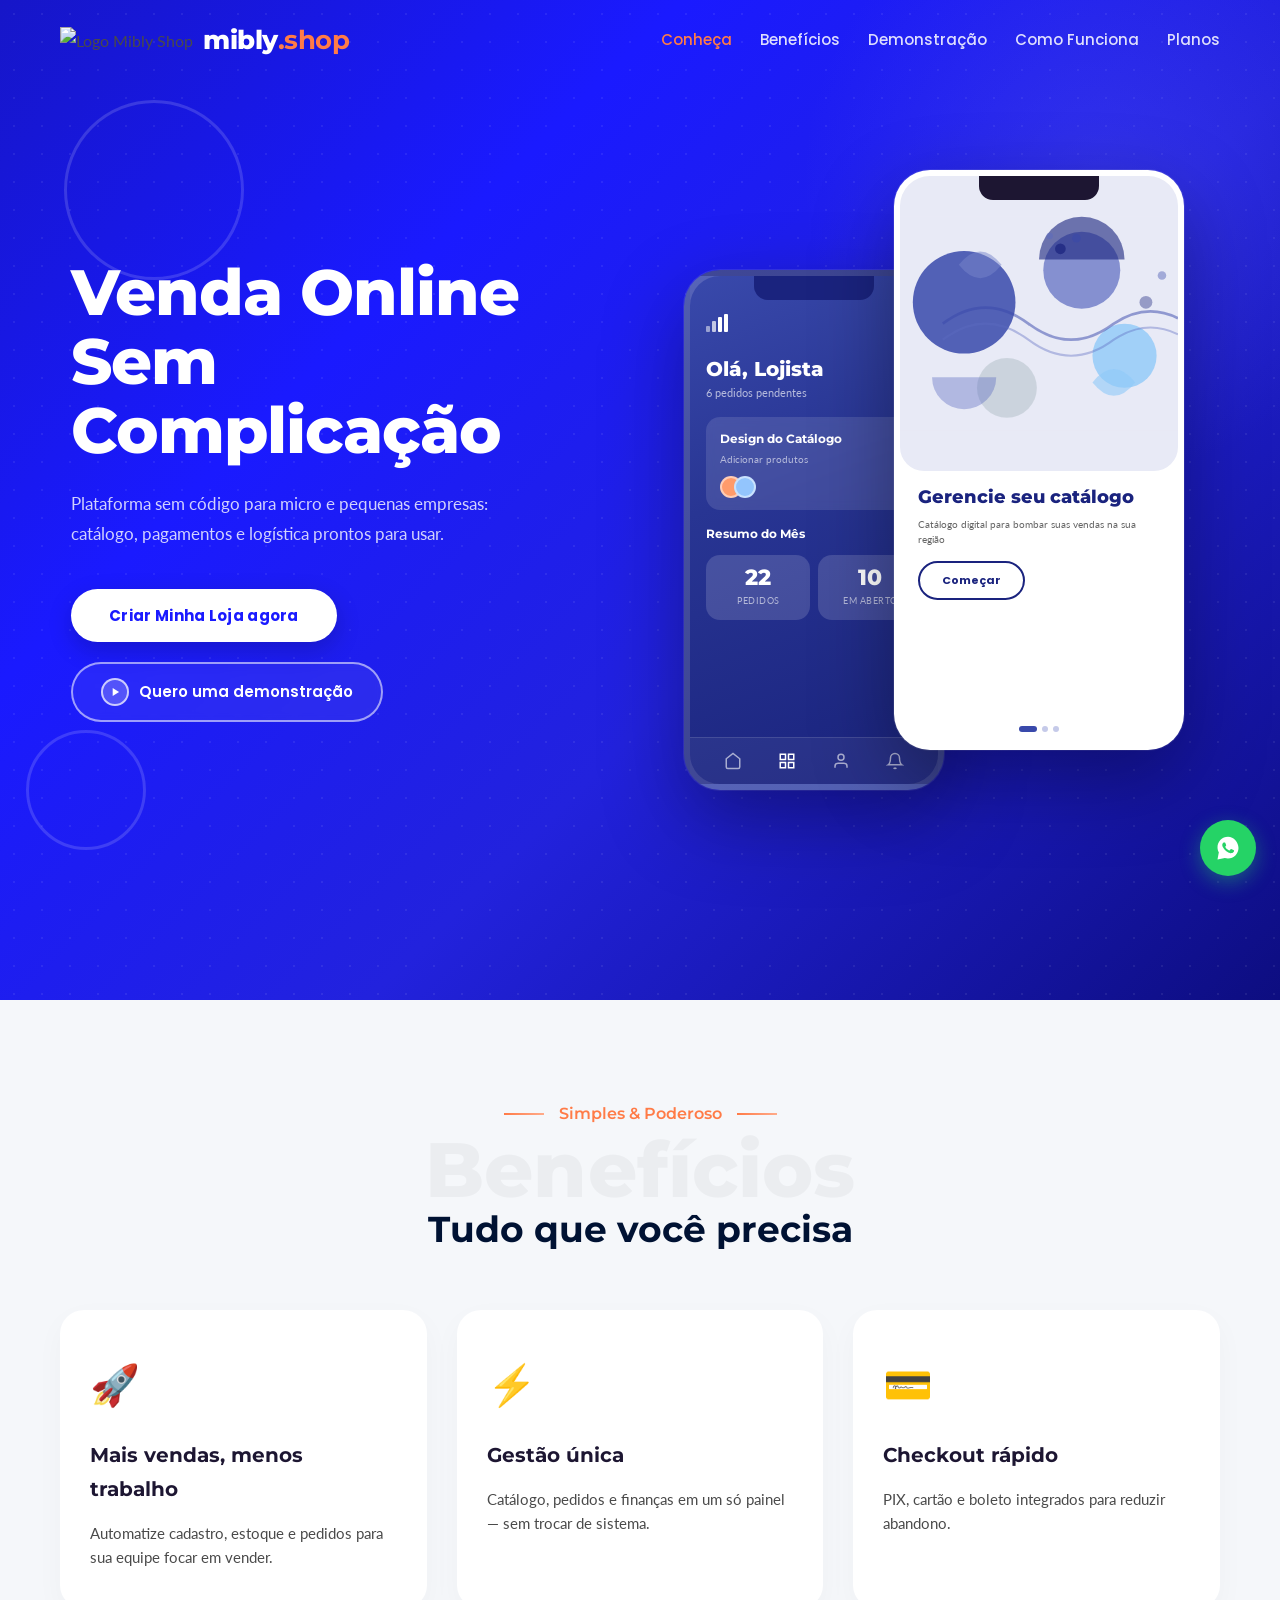
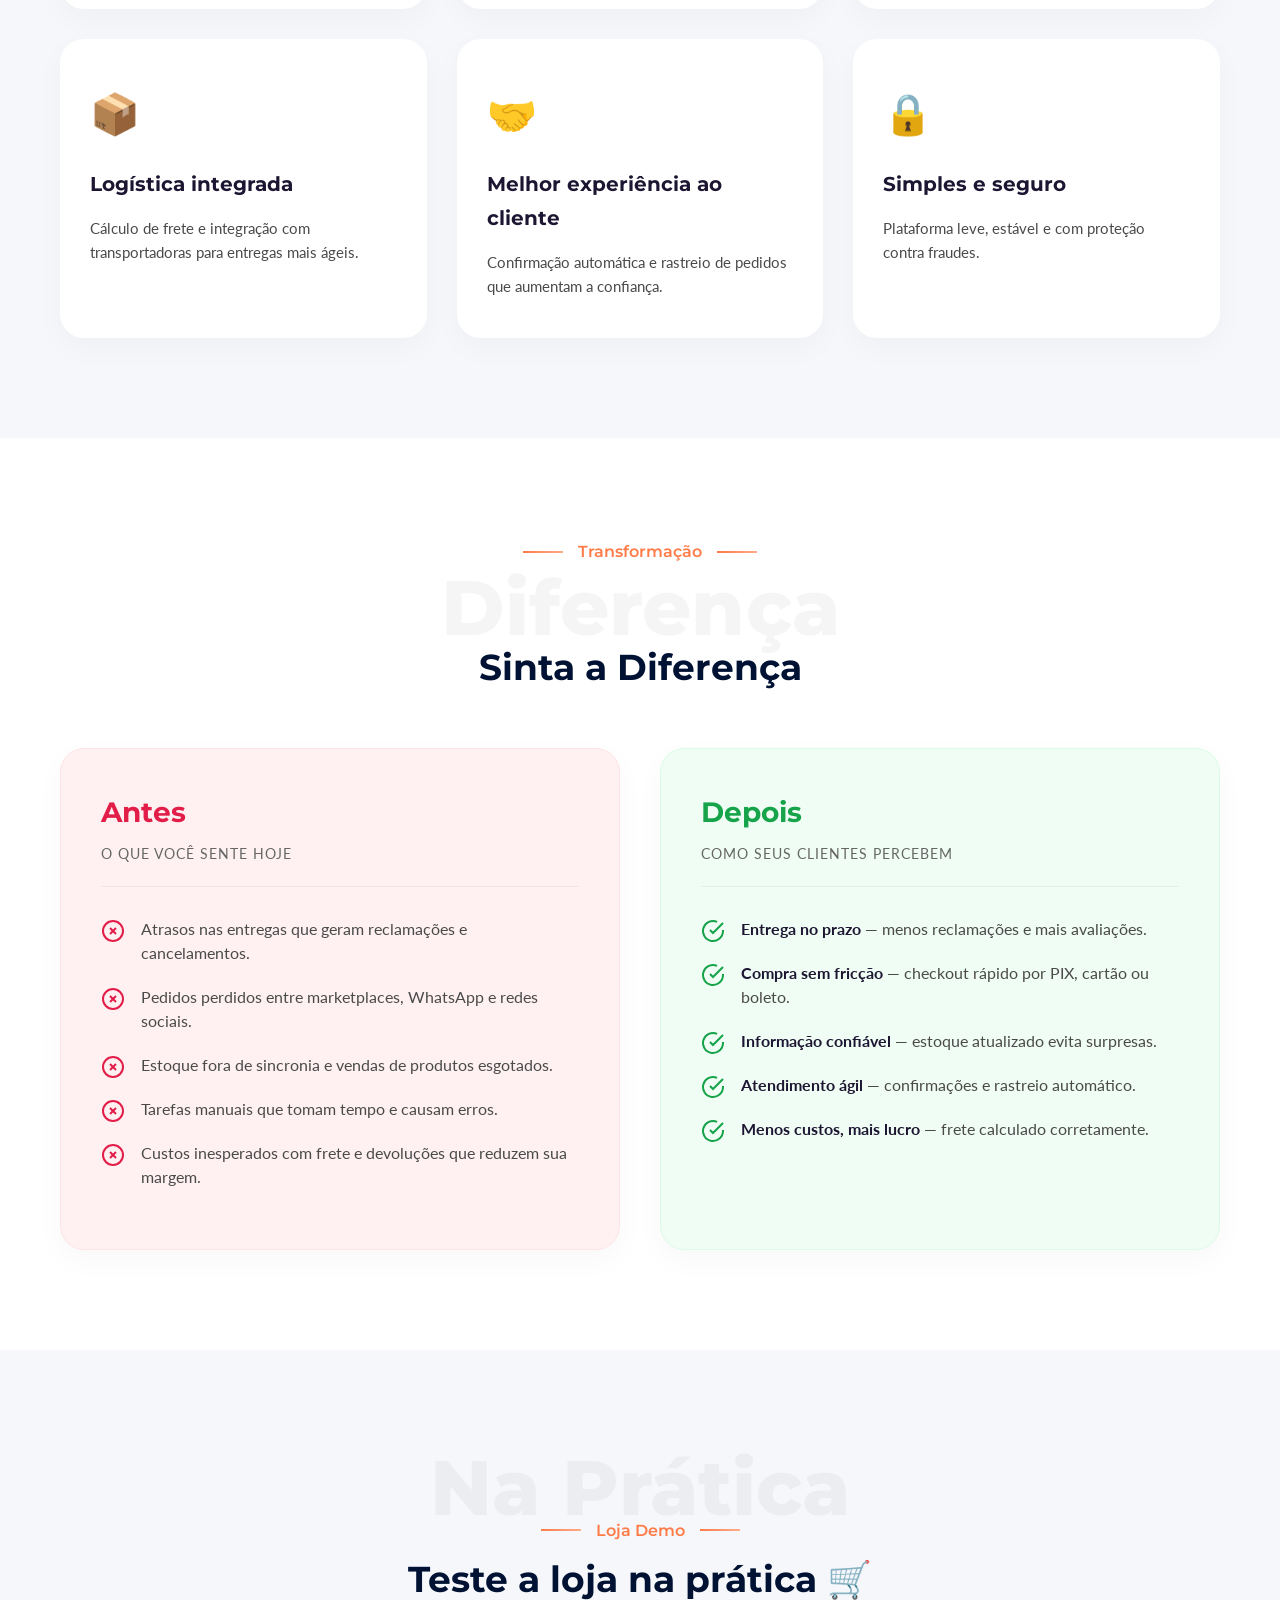
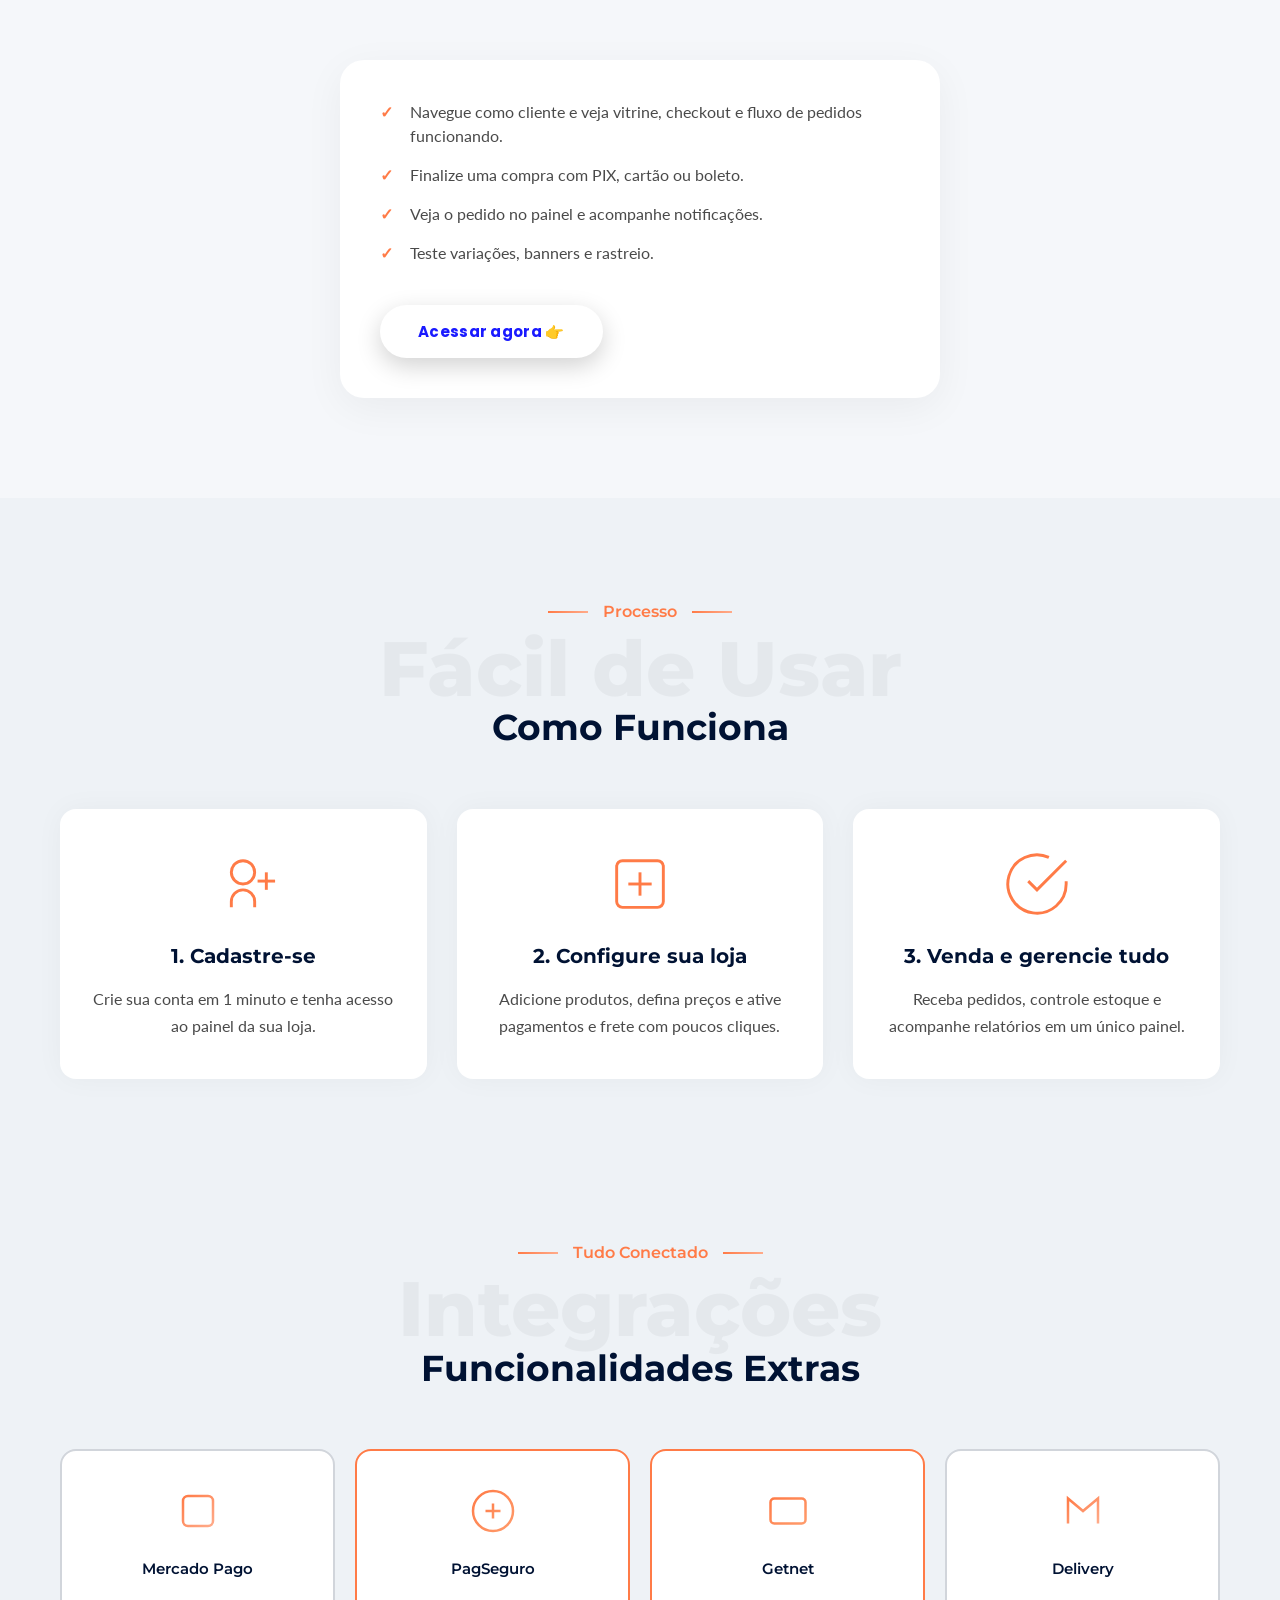
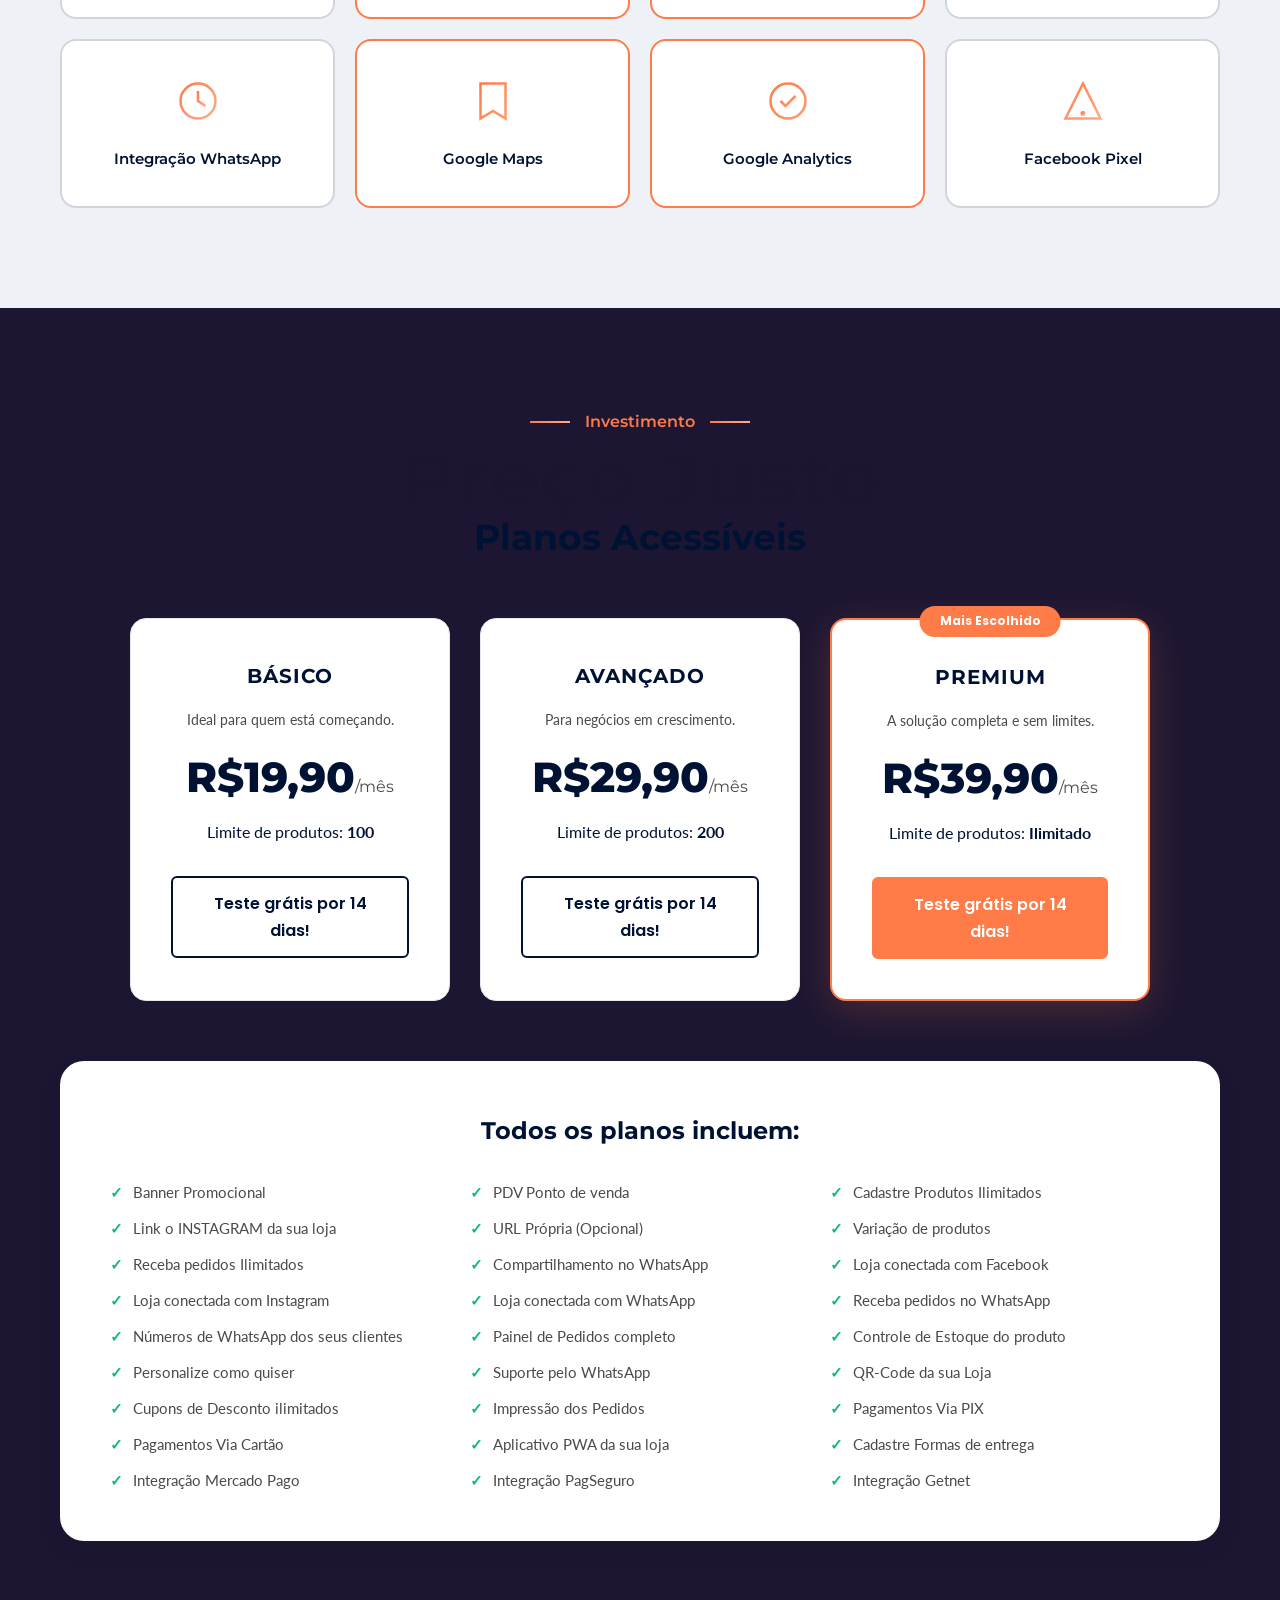
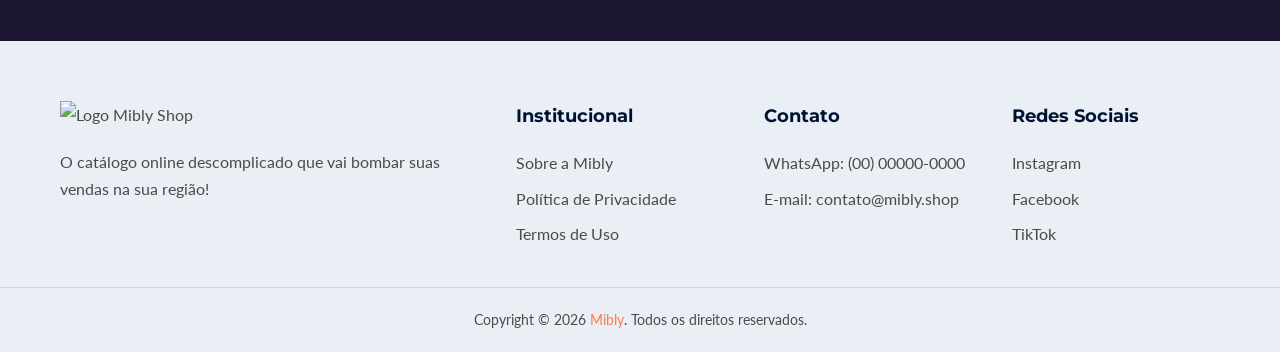
==== LandingPages/MiblyShop/index.html @ 217ad356 "Add files via upload" ====
<!DOCTYPE html>
<html lang="pt-BR">
<head>
    <meta charset="UTF-8">
    <meta name="viewport" content="width=device-width, initial-scale=1.0">
    <title>mibly.shop | O catálogo online descomplicado que vai bombar suas vendas na sua região!</title>
    <meta name="description" content="Crie seu catálogo digital profissional com a Mibly. Produtos ilimitados, sem taxas sobre vendas, pedidos direto no WhatsApp e 90 dias grátis para testar.">
    <link rel="preconnect" href="https://fonts.googleapis.com">
    <link rel="preconnect" href="https://fonts.gstatic.com" crossorigin>
    <link href="https://fonts.googleapis.com/css2?family=Montserrat:wght@400;500;600;700;800&family=Lato:wght@300;400;700&family=Poppins:wght@400;500;600;700&display=swap" rel="stylesheet">
    <link rel="icon" href="img/favicon.png" type="image/png">
    <link rel="stylesheet" href="styles.css">
</head>
<body>

    <!-- ========== NAVBAR ========== -->
    <header class="navbar" id="navbar">
        <div class="container nav-wrap">
            <a href="#" class="logo">
                <img src="img/logo.png" alt="Logo Mibly Shop" class="nav-logo-img">
                <span class="logo-name">mibly<strong>.shop</strong></span></a>
            <nav class="nav-links" id="navLinks">
                <a href="#" class="active">Conheça</a>
                <a href="#beneficios">Benefícios</a>
                <a href="#demonstracao">Demonstração</a>
                <a href="#how">Como Funciona</a>
                <a href="#pricing">Planos</a>
            </nav>
            <button class="nav-toggle" id="navToggle" aria-label="Menu">
                <span></span><span></span><span></span>
            </button>
        </div>
    </header>

    <!-- ========== HERO ========== -->
    <section class="hero">
        <!-- Diagonal orange shape -->
        <div class="hero-shape"></div>
        <!-- Cyan floating rings -->
        <div class="hero-ring ring-1"></div>
        <div class="hero-ring ring-2"></div>
        <!-- Small diamond -->
        <div class="hero-diamond"></div>

        <div class="container hero-grid">
            <div class="hero-text">
                <h1>Venda Online<br>Sem Complicação</h1>
                <p>Plataforma sem código para micro e pequenas empresas: catálogo, pagamentos e logística prontos para usar.</p>
                <div class="hero-btns-row">
                    <a href="https://mibly.shop/comece" class="btn-hero">Criar Minha Loja agora</a>
                    <a href="#demonstracao" class="btn-hero-outline">Quero uma demonstração</a>
                </div>
            </div>
            <div class="hero-visual">
                <div class="phones-wrap">

                    <!-- Phone BACK: purple dashboard (AppVenture left phone) -->
                    <div class="phone-frame phone-back pf-dark">
                        <div class="phone-notch pn-dark"></div>
                        <div class="ps-dark">
                            <!-- Top bar icon -->
                            <div class="ps-topbar">
                                <svg width="22" height="18" viewBox="0 0 22 18" fill="none">
                                    <rect x="0" y="12" width="4" height="6" rx="1" fill="rgba(255,255,255,.5)"/>
                                    <rect x="6" y="7" width="4" height="11" rx="1" fill="rgba(255,255,255,.7)"/>
                                    <rect x="12" y="3" width="4" height="15" rx="1" fill="#fff"/>
                                    <rect x="18" y="0" width="4" height="18" rx="1" fill="#fff"/>
                                </svg>
                            </div>
                            <!-- Greeting -->
                            <div class="ps-greeting">Olá, Lojista</div>
                            <div class="ps-greet-sub">6 pedidos pendentes</div>
                            <!-- Task Card -->
                            <div class="ps-task-card">
                                <div class="ps-task-title">Design do Catálogo</div>
                                <div class="ps-task-sub">Adicionar produtos</div>
                                <div class="ps-avatars">
                                    <div class="ps-avatar" style="background:#ff9b6b;"></div>
                                    <div class="ps-avatar" style="background:#93c5fd; margin-left:-8px;"></div>
                                </div>
                            </div>
                            <!-- Monthly Review -->
                            <div class="ps-review-title">Resumo do Mês</div>
                            <div class="ps-stats-row">
                                <div class="ps-stat-card">
                                    <div class="ps-stat-num">22</div>
                                    <div class="ps-stat-label">Pedidos</div>
                                </div>
                                <div class="ps-stat-card">
                                    <div class="ps-stat-num">10</div>
                                    <div class="ps-stat-label">Em aberto</div>
                                </div>
                            </div>
                            <!-- Nav bar -->
                            <div class="ps-navbar">
                                <svg width="18" height="18" viewBox="0 0 24 24" fill="none" stroke="rgba(255,255,255,.6)" stroke-width="2"><path d="M3 9l9-7 9 7v11a2 2 0 0 1-2 2H5a2 2 0 0 1-2-2z"/></svg>
                                <svg width="18" height="18" viewBox="0 0 24 24" fill="none" stroke="#fff" stroke-width="2"><rect x="3" y="3" width="7" height="7"/><rect x="14" y="3" width="7" height="7"/><rect x="3" y="14" width="7" height="7"/><rect x="14" y="14" width="7" height="7"/></svg>
                                <svg width="18" height="18" viewBox="0 0 24 24" fill="none" stroke="rgba(255,255,255,.6)" stroke-width="2"><path d="M20 21v-2a4 4 0 0 0-4-4H8a4 4 0 0 0-4 4v2"/><circle cx="12" cy="7" r="4"/></svg>
                                <svg width="18" height="18" viewBox="0 0 24 24" fill="none" stroke="rgba(255,255,255,.6)" stroke-width="2"><path d="M18 8A6 6 0 0 0 6 8c0 7-3 9-3 9h18s-3-2-3-9"/><path d="M13.73 21a2 2 0 0 1-3.46 0"/></svg>
                            </div>
                        </div>
                    </div>

                    <!-- Phone FRONT: light onboarding screen (AppVenture right phone) -->
                    <div class="phone-frame phone-front pf-light">
                        <div class="phone-notch"></div>
                        <div class="ps-light">
                            <!-- Geometric Art -->
                            <div class="ps-art">
                                <svg viewBox="0 0 260 200" fill="none" xmlns="http://www.w3.org/2000/svg" style="width:100%;height:100%;">
                                    <!-- Background rect -->
                                    <rect width="260" height="200" fill="#e8eaf6"/>
                                    <!-- Large circles -->
                                    <circle cx="60" cy="80" r="48" fill="#3949ab" opacity=".85"/>
                                    <circle cx="170" cy="50" r="36" fill="#5c6bc0" opacity=".7"/>
                                    <circle cx="210" cy="130" r="30" fill="#90caf9" opacity=".8"/>
                                    <circle cx="100" cy="160" r="28" fill="#b0bec5" opacity=".5"/>
                                    <!-- Half circles -->
                                    <path d="M130 40 A40 40 0 0 1 210 40 Z" fill="#1a237e" opacity=".6"/>
                                    <path d="M30 150 A30 30 0 0 0 90 150 Z" fill="#5c6bc0" opacity=".4"/>
                                    <!-- Wavy lines -->
                                    <path d="M40 100 Q80 70 120 100 Q160 130 200 100 Q230 80 260 95" stroke="#3949ab" stroke-width="2.5" fill="none" opacity=".5"/>
                                    <path d="M40 115 Q80 85 120 115 Q160 145 200 115 Q230 95 260 110" stroke="#5c6bc0" stroke-width="2" fill="none" opacity=".4"/>
                                    <!-- Small dots -->
                                    <circle cx="150" cy="30" r="5" fill="#1a237e" opacity=".7"/>
                                    <circle cx="165" cy="20" r="4" fill="#3949ab" opacity=".5"/>
                                    <circle cx="140" cy="18" r="3" fill="#5c6bc0" opacity=".5"/>
                                    <circle cx="230" cy="80" r="6" fill="#1a237e" opacity=".4"/>
                                    <circle cx="245" cy="55" r="4" fill="#3949ab" opacity=".4"/>
                                    <!-- Leaf shapes -->
                                    <path d="M180 155 Q200 130 220 155 Q200 180 180 155Z" fill="#90caf9" opacity=".6"/>
                                    <path d="M55 45 Q75 20 95 45 Q75 70 55 45Z" fill="#7986cb" opacity=".5"/>
                                </svg>
                            </div>
                            <!-- Text content -->
                            <div class="ps-light-body">
                                <div class="ps-light-title">Gerencie seu catálogo</div>
                                <div class="ps-light-sub">Catálogo digital para bombar suas vendas na sua região</div>
                                <a href="https://mibly.shop/comece" class="ps-light-btn">Começar</a>
                            </div>
                            <!-- Nav dots -->
                            <div class="ps-dots">
                                <span class="ps-dot active"></span>
                                <span class="ps-dot"></span>
                                <span class="ps-dot"></span>
                            </div>
                        </div>
                    </div>

                </div>
            </div>
        </div>
    </section>

    <!-- ========== BENEFITS (New Section) ========== -->
    <section class="benefits-new" id="beneficios">
        <div class="container text-center">
            <div class="section-label">
                <span class="label-line"></span>
                <span class="label-text">Simples & Poderoso</span>
                <span class="label-line"></span>
            </div>
            <div class="watermark-text">Benefícios</div>
            <h2 class="section-heading">Tudo que você precisa</h2>
            
            <div class="benefits-grid">
                <div class="ben-card">
                    <div class="ben-icon">🚀</div>
                    <h3>Mais vendas, menos trabalho</h3>
                    <p>Automatize cadastro, estoque e pedidos para sua equipe focar em vender.</p>
                </div>
                <div class="ben-card">
                    <div class="ben-icon">⚡</div>
                    <h3>Gestão única</h3>
                    <p>Catálogo, pedidos e finanças em um só painel — sem trocar de sistema.</p>
                </div>
                <div class="ben-card">
                    <div class="ben-icon">💳</div>
                    <h3>Checkout rápido</h3>
                    <p>PIX, cartão e boleto integrados para reduzir abandono.</p>
                </div>
                <div class="ben-card">
                    <div class="ben-icon">📦</div>
                    <h3>Logística integrada</h3>
                    <p>Cálculo de frete e integração com transportadoras para entregas mais ágeis.</p>
                </div>
                <div class="ben-card">
                    <div class="ben-icon">🤝</div>
                    <h3>Melhor experiência ao cliente</h3>
                    <p>Confirmação automática e rastreio de pedidos que aumentam a confiança.</p>
                </div>
                <div class="ben-card">
                    <div class="ben-icon">🔒</div>
                    <h3>Simples e seguro</h3>
                    <p>Plataforma leve, estável e com proteção contra fraudes.</p>
                </div>
            </div>
        </div>
    </section>

    <!-- ========== PAIN POINTS (Antes / Depois) ========== -->
    <section class="pain-points-section">
        <div class="container text-center">
            <div class="section-label">
                <span class="label-line"></span>
                <span class="label-text">Transformação</span>
                <span class="label-line"></span>
            </div>
            <div class="watermark-text">Diferença</div>
            <h2 class="section-heading">Sinta a Diferença</h2>
            
            <div class="pain-grid">
                <!-- ANTES -->
                <div class="pain-card antes">
                    <div class="pain-header">
                        <h3>Antes</h3>
                        <p>O que você sente hoje</p>
                    </div>
                    <ul class="pain-list">
                        <li>
                            <svg viewBox="0 0 24 24" fill="none" stroke="currentColor" stroke-width="2"><circle cx="12" cy="12" r="10"/><line x1="15" y1="9" x2="9" y2="15"/><line x1="9" y1="9" x2="15" y2="15"/></svg>
                            Atrasos nas entregas que geram reclamações e cancelamentos.
                        </li>
                        <li>
                            <svg viewBox="0 0 24 24" fill="none" stroke="currentColor" stroke-width="2"><circle cx="12" cy="12" r="10"/><line x1="15" y1="9" x2="9" y2="15"/><line x1="9" y1="9" x2="15" y2="15"/></svg>
                            Pedidos perdidos entre marketplaces, WhatsApp e redes sociais.
                        </li>
                        <li>
                            <svg viewBox="0 0 24 24" fill="none" stroke="currentColor" stroke-width="2"><circle cx="12" cy="12" r="10"/><line x1="15" y1="9" x2="9" y2="15"/><line x1="9" y1="9" x2="15" y2="15"/></svg>
                            Estoque fora de sincronia e vendas de produtos esgotados.
                        </li>
                        <li>
                            <svg viewBox="0 0 24 24" fill="none" stroke="currentColor" stroke-width="2"><circle cx="12" cy="12" r="10"/><line x1="15" y1="9" x2="9" y2="15"/><line x1="9" y1="9" x2="15" y2="15"/></svg>
                            Tarefas manuais que tomam tempo e causam erros.
                        </li>
                        <li>
                            <svg viewBox="0 0 24 24" fill="none" stroke="currentColor" stroke-width="2"><circle cx="12" cy="12" r="10"/><line x1="15" y1="9" x2="9" y2="15"/><line x1="9" y1="9" x2="15" y2="15"/></svg>
                            Custos inesperados com frete e devoluções que reduzem sua margem.
                        </li>
                    </ul>
                </div>

                <!-- DEPOIS -->
                <div class="pain-card depois">
                    <div class="pain-header">
                        <h3>Depois</h3>
                        <p>Como seus clientes percebem</p>
                    </div>
                    <ul class="pain-list">
                        <li>
                            <svg viewBox="0 0 24 24" fill="none" stroke="currentColor" stroke-width="2"><path d="M22 11.08V12a10 10 0 1 1-5.93-9.14"/><polyline points="22 4 12 14.01 9 11.01"/></svg>
                            <strong>Entrega no prazo</strong> — menos reclamações e mais avaliações.
                        </li>
                        <li>
                            <svg viewBox="0 0 24 24" fill="none" stroke="currentColor" stroke-width="2"><path d="M22 11.08V12a10 10 0 1 1-5.93-9.14"/><polyline points="22 4 12 14.01 9 11.01"/></svg>
                            <strong>Compra sem fricção</strong> — checkout rápido por PIX, cartão ou boleto.
                        </li>
                        <li>
                            <svg viewBox="0 0 24 24" fill="none" stroke="currentColor" stroke-width="2"><path d="M22 11.08V12a10 10 0 1 1-5.93-9.14"/><polyline points="22 4 12 14.01 9 11.01"/></svg>
                            <strong>Informação confiável</strong> — estoque atualizado evita surpresas.
                        </li>
                        <li>
                            <svg viewBox="0 0 24 24" fill="none" stroke="currentColor" stroke-width="2"><path d="M22 11.08V12a10 10 0 1 1-5.93-9.14"/><polyline points="22 4 12 14.01 9 11.01"/></svg>
                            <strong>Atendimento ágil</strong> — confirmações e rastreio automático.
                        </li>
                        <li>
                            <svg viewBox="0 0 24 24" fill="none" stroke="currentColor" stroke-width="2"><path d="M22 11.08V12a10 10 0 1 1-5.93-9.14"/><polyline points="22 4 12 14.01 9 11.01"/></svg>
                            <strong>Menos custos, mais lucro</strong> — frete calculado corretamente.
                        </li>
                    </ul>
                </div>
            </div>
        </div>
    </section>

    <!-- ========== DEMO STORE ========== -->
    <section class="demo-section" id="demonstracao">
        <div class="container text-center">
            <div class="watermark-text">Na Prática</div>
            <div class="section-label">
                <span class="label-line"></span>
                <span class="label-text">Loja Demo</span>
                <span class="label-line"></span>
            </div>
            <h2 class="section-heading">Teste a loja na prática 🛒</h2>
            
            <div class="demo-content">
                <ul class="demo-features-list">
                    <li>Navegue como cliente e veja vitrine, checkout e fluxo de pedidos funcionando.</li>
                    <li>Finalize uma compra com PIX, cartão ou boleto.</li>
                    <li>Veja o pedido no painel e acompanhe notificações.</li>
                    <li>Teste variações, banners e rastreio.</li>
                </ul>
                
                <a href="https://demo4.mibly.shop/" target="_blank" class="btn-hero" style="display:inline-block; margin-top:10px;">Acessar agora 👉</a>
            </div>
        </div>
    </section>

    <!-- ========== HOW IT WORKS ========== -->
    <section class="how-section" id="how">
        <div class="container text-center">
            <div class="section-label">
                <span class="label-line"></span>
                <span class="label-text">Processo</span>
                <span class="label-line"></span>
            </div>
            <div class="watermark-text">Fácil de Usar</div>
            <h2 class="section-heading">Como Funciona</h2>
            <div class="how-grid">
                <div class="how-card">
                    <div class="how-icon">
                        <svg viewBox="0 0 48 48" fill="none" stroke="currentColor" stroke-width="2"><path d="M16 40v-4a8 8 0 0 1 8-8h0a8 8 0 0 1 8 8v4"/><circle cx="24" cy="16" r="8"/><line x1="40" y1="16" x2="40" y2="28"/><line x1="46" y1="22" x2="34" y2="22"/></svg>
                    </div>
                    <h3>1. Cadastre-se</h3>
                    <p>Crie sua conta em 1 minuto e tenha acesso ao painel da sua loja.</p>
                </div>
                <div class="how-card">
                    <div class="how-icon">
                        <svg viewBox="0 0 48 48" fill="none" stroke="currentColor" stroke-width="2"><rect x="8" y="8" width="32" height="32" rx="4"/><line x1="24" y1="16" x2="24" y2="32"/><line x1="16" y1="24" x2="32" y2="24"/></svg>
                    </div>
                    <h3>2. Configure sua loja</h3>
                    <p>Adicione produtos, defina preços e ative pagamentos e frete com poucos cliques.</p>
                </div>
                <div class="how-card">
                    <div class="how-icon">
                        <svg viewBox="0 0 48 48" fill="none" stroke="currentColor" stroke-width="2"><path d="M44 22.16V24a20 20 0 1 1-11.86-18.28"/><polyline points="44 8 24 28.02 18 22.02"/></svg>
                    </div>
                    <h3>3. Venda e gerencie tudo</h3>
                    <p>Receba pedidos, controle estoque e acompanhe relatórios em um único painel.</p>
                </div>
            </div>
        </div>
    </section>

    <!-- ========== BENEFITS / SPECS GRID ========== -->
    <section class="benefits-section" id="benefits">
        <div class="container text-center">
            <div class="section-label">
                <span class="label-line"></span>
                <span class="label-text">Tudo Conectado</span>
                <span class="label-line"></span>
            </div>
            <div class="watermark-text">Integrações</div>
            <h2 class="section-heading">Funcionalidades Extras</h2>
            <div class="specs-grid">
                <div class="spec-card">
                    <div class="spec-icon"><svg viewBox="0 0 40 40" fill="none" stroke="url(#g1)" stroke-width="2"><rect x="8" y="8" width="24" height="24" rx="4"/><line x1="20" y1="14" x2="20" y2="26"/><line x1="14" y1="20" x2="26" y2="20"/></svg></div>
                    <span>Mercado Pago</span>
                </div>
                <div class="spec-card pink">
                    <div class="spec-icon"><svg viewBox="0 0 40 40" fill="none" stroke="url(#g2)" stroke-width="2"><path d="M20 4a16 16 0 1 0 0 32 16 16 0 0 0 0-32z"/><path d="M20 14v12M14 20h12"/></svg></div>
                    <span>PagSeguro</span>
                </div>
                <div class="spec-card pink">
                    <div class="spec-icon"><svg viewBox="0 0 40 40" fill="none" stroke="url(#g2)" stroke-width="2"><rect x="6" y="10" width="28" height="20" rx="3"/><line x1="6" y1="16" x2="34" y2="16"/></svg></div>
                    <span>Getnet</span>
                </div>
                <div class="spec-card">
                    <div class="spec-icon"><svg viewBox="0 0 40 40" fill="none" stroke="url(#g1)" stroke-width="2"><path d="M8 30V10l12 10 12-10v20"/></svg></div>
                    <span>Delivery</span>
                </div>
                <div class="spec-card">
                    <div class="spec-icon"><svg viewBox="0 0 40 40" fill="none" stroke="url(#g1)" stroke-width="2"><circle cx="20" cy="20" r="14"/><path d="M20 12v8l6 4"/></svg></div>
                    <span>Integração WhatsApp</span>
                </div>
                <div class="spec-card pink">
                    <div class="spec-icon"><svg viewBox="0 0 40 40" fill="none" stroke="url(#g2)" stroke-width="2"><path d="M10 34V6h20v28l-10-6-10 6z"/></svg></div>
                    <span>Google Maps</span>
                </div>
                <div class="spec-card pink">
                    <div class="spec-icon"><svg viewBox="0 0 40 40" fill="none" stroke="url(#g2)" stroke-width="2"><circle cx="20" cy="20" r="14"/><path d="M14 20l4 4 8-8"/></svg></div>
                    <span>Google Analytics</span>
                </div>
                <div class="spec-card">
                    <div class="spec-icon"><svg viewBox="0 0 40 40" fill="none" stroke="url(#g1)" stroke-width="2"><path d="M6 34l14-28 14 28H6z"/><line x1="20" y1="22" x2="20" y2="26"/><circle cx="20" cy="30" r="1"/></svg></div>
                    <span>Facebook Pixel</span>
                </div>
            </div>
        </div>
        <!-- SVG Gradient Definitions -->
        <svg width="0" height="0" style="position:absolute">
            <defs>
                <linearGradient id="g1" x1="0%" y1="0%" x2="100%" y2="100%">
                    <stop offset="0%" stop-color="#ff7b47"/>
                    <stop offset="100%" stop-color="#ffab8a"/>
                </linearGradient>
                <linearGradient id="g2" x1="0%" y1="0%" x2="100%" y2="100%">
                    <stop offset="0%" stop-color="#ff7b47"/>
                    <stop offset="100%" stop-color="#ff9b6b"/>
                </linearGradient>
            </defs>
        </svg>
    </section>



    <!-- ========== PRICING ========== -->
    <!-- TODO: Aguardando informações dos planos amanhã (Modelo 3 níveis, destaque de economia, plano entrada) -->
    <section class="pricing-section" id="pricing">
        <div class="container text-center">
            <div class="section-label">
                <span class="label-line"></span>
                <span class="label-text">Investimento</span>
                <span class="label-line"></span>
            </div>
            <div class="watermark-text">Preço Justo</div>
            <h2 class="section-heading">Planos Acessíveis</h2>
            <div class="pricing-grid">
                <!-- BÁSICO -->
                <div class="price-card">
                    <h4>Básico</h4>
                    <p class="price-sub">Ideal para quem está começando.</p>
                    <div class="price-tag">R$19,90<span>/mês</span></div>
                    <p class="price-duration">Limite de produtos: <strong>100</strong></p>
                    <a href="https://mibly.shop/comece" class="btn-price">Teste grátis por 14 dias!</a>
                </div>

                <!-- AVANÇADO -->
                <div class="price-card">
                    <h4>Avançado</h4>
                    <p class="price-sub">Para negócios em crescimento.</p>
                    <div class="price-tag">R$29,90<span>/mês</span></div>
                    <p class="price-duration">Limite de produtos: <strong>200</strong></p>
                    <a href="https://mibly.shop/comece" class="btn-price">Teste grátis por 14 dias!</a>
                </div>

                <!-- PREMIUM -->
                <div class="price-card featured">
                    <div class="price-badge">Mais Escolhido</div>
                    <h4>Premium</h4>
                    <p class="price-sub">A solução completa e sem limites.</p>
                    <div class="price-tag">R$39,90<span>/mês</span></div>
                    <p class="price-duration">Limite de produtos: <strong>Ilimitado</strong></p>
                    <a href="https://mibly.shop/comece" class="btn-price featured">Teste grátis por 14 dias!</a>
                </div>
            </div>

            <div class="all-plans-features">
                <h3>Todos os planos incluem:</h3>
                <ul class="price-feature-list global-features">
                    <li>Banner Promocional</li>
                    <li>PDV Ponto de venda</li>
                    <li>Cadastre Produtos Ilimitados</li>
                    <li>Link o INSTAGRAM da sua loja</li>
                    <li>URL Própria (Opcional)</li>
                    <li>Variação de produtos</li>
                    <li>Receba pedidos Ilimitados</li>
                    <li>Compartilhamento no WhatsApp</li>
                    <li>Loja conectada com Facebook</li>
                    <li>Loja conectada com Instagram</li>
                    <li>Loja conectada com WhatsApp</li>
                    <li>Receba pedidos no WhatsApp</li>
                    <li>Números de WhatsApp dos seus clientes</li>
                    <li>Painel de Pedidos completo</li>
                    <li>Controle de Estoque do produto</li>
                    <li>Personalize como quiser</li>
                    <li>Suporte pelo WhatsApp</li>
                    <li>QR-Code da sua Loja</li>
                    <li>Cupons de Desconto ilimitados</li>
                    <li>Impressão dos Pedidos</li>
                    <li>Pagamentos Via PIX</li>
                    <li>Pagamentos Via Cartão</li>
                    <li>Aplicativo PWA da sua loja</li>
                    <li>Cadastre Formas de entrega</li>
                    <li>Integração Mercado Pago</li>
                    <li>Integração PagSeguro</li>
                    <li>Integração Getnet</li>
                </ul>
            </div>
        </div>
    </section>



    <!-- ========== FOOTER ========== -->
    <!-- TODO: Aguardando informações de rodapé amanhã (Links institucionais, redes sociais, logo, favicon, contato) -->
    <footer class="footer">
        <div class="container footer-grid">
            <div class="footer-brand">
                <a href="#" class="logo" style="margin-bottom: 20px;">
                    <img src="img/logo.png" alt="Logo Mibly Shop" class="nav-logo-img">
                    <!-- TESTANDO APENAS IMAGEM DA LOGO NO RODAPÉ. SE FICAR RUIM DEIXO O NOME JUNTO -->
                    <!-- <span class="logo-name">mibly<strong>.shop</strong></span> -->
                </a>
                <p>O catálogo online descomplicado que vai bombar suas vendas na sua região!</p>
            </div>
            
            <div class="footer-links">
                <h4>Institucional</h4>
                <a href="#">Sobre a Mibly</a>
                <a href="#">Política de Privacidade</a>
                <a href="#">Termos de Uso</a>
            </div>
            
            <div class="footer-links">
                <h4>Contato</h4>
                <a href="#">WhatsApp: (00) 00000-0000</a>
                <a href="#">E-mail: contato@mibly.shop</a>
                <!-- <a href="#">Endereço: Rua Exemplo, 123</a> -->
            </div>

            <div class="footer-links">
                <h4>Redes Sociais</h4>
                <a href="#">Instagram</a>
                <a href="#">Facebook</a>
                <a href="#">TikTok</a>
            </div>
        </div>
        <div class="footer-bottom">
            <div class="container text-center">
                <p>Copyright © 2026 <a href="https://mibly.shop">Mibly</a>. Todos os direitos reservados.</p>
            </div>
        </div>
    </footer>

    <!-- ========== WHATSAPP FLOAT ========== -->
    <a href="https://wa.me/5521979263872" class="whatsapp-float" aria-label="WhatsApp">
        <svg viewBox="0 0 32 32" fill="#fff"><path d="M16 3C9.37 3 4 8.37 4 15c0 2.12.56 4.12 1.53 5.85L4 29l8.38-1.47A12.94 12.94 0 0 0 16 28c6.63 0 12-5.37 12-12S22.63 3 16 3zm6.44 17.27c-.27.76-1.6 1.46-2.2 1.55-.56.08-1.27.12-2.05-.13a18.72 18.72 0 0 1-1.86-.69c-3.27-1.41-5.4-4.72-5.56-4.94-.16-.22-1.32-1.76-1.32-3.36s.84-2.38 1.13-2.71c.3-.33.65-.41.87-.41h.63c.2 0 .47-.08.73.56.27.65.93 2.27 1.01 2.44.08.16.14.36.03.57-.11.22-.16.36-.33.55-.16.19-.34.42-.49.57-.16.16-.33.33-.14.65.19.33.84 1.38 1.8 2.24 1.24 1.1 2.28 1.44 2.6 1.6.33.16.52.14.71-.08.19-.22.84-.98 1.06-1.32.22-.33.44-.27.76-.16.33.11 2.05.97 2.4 1.14.35.17.58.25.67.39.08.14.08.82-.19 1.58z"/></svg>
    </a>

    <script src="script.js"></script>
</body>
</html>
---- LandingPages/MiblyShop/styles.css ----
/* =============================================
   MIBLY LANDING PAGE
   Fonts: Montserrat (headings), Lato (body), Poppins (nav/btns)
   Colors: Mibly palette from inicio.mibly.shop
   ============================================= */

:root {
  --orange: #ff7b47;
  --orange-light: #ff9b6b;
  --red-cta: #ff7b47;
  --purple: #ff7b47;
  --pink: #ff7b47;
  --cyan: #00c6ff;
  --navy: #1d1632;
  --navy-light: #001233;
  --hero-blue: #1a1aff;
  --hero-dark: #0d0d80;
  --heading: #001233;
  --body-text: #4a4a4a;
  --light-bg: #eef2f6;
  --white: #ffffff;
  --font-heading: 'Montserrat', sans-serif;
  --font-body: 'Lato', sans-serif;
  --font-nav: 'Poppins', sans-serif;
}

*, *::before, *::after {
  margin: 0; padding: 0; box-sizing: border-box;
}

html { scroll-behavior: smooth; }

body {
  font-family: var(--font-body);
  color: var(--body-text);
  font-size: 16px;
  line-height: 1.7;
  overflow-x: hidden;
  background: var(--white);
}

h1, h2, h3, h4, h5, h6 {
  font-family: var(--font-heading);
  color: var(--heading);
  font-weight: 700;
}

a { text-decoration: none; color: inherit; transition: .3s; }
ul { list-style: none; }
img { max-width: 100%; display: block; }

.container { max-width: 1200px; margin: 0 auto; padding: 0 20px; }
.text-center { text-align: center; }

/* ===================== NAVBAR ===================== */
.navbar {
  position: fixed; top: 0; left: 0; width: 100%; z-index: 1000;
  padding: 18px 0;
  background: transparent;
  transition: .4s;
}
.navbar.scrolled {
  background: rgba(26,26,200,.97);
  box-shadow: 0 4px 20px rgba(0,0,0,.3);
  padding: 12px 0;
  backdrop-filter: blur(10px);
}

.nav-wrap {
  display: flex; align-items: center; justify-content: space-between;
}

.logo {
  display: flex; align-items: center; gap: 10px;
}
.nav-logo-img {
  max-height: 45px;
  width: auto;
  display: block;
}
.logo-name {
  font-family: var(--font-heading);
  font-size: 26px; font-weight: 800;
  color: var(--white);
  letter-spacing: -0.5px;
}
.logo-name .logo-bold {
  color: #fff;
  font-style: italic;
}
.logo-name .logo-accent {
  color: var(--orange);
  font-style: italic;
}
.logo-name strong {
  color: var(--orange);
}

.nav-links {
  display: flex; gap: 28px;
}
.nav-links a {
  font-family: var(--font-nav);
  color: rgba(255,255,255,.85);
  font-size: 15px; font-weight: 500;
  position: relative;
}
.nav-links a.active,
.nav-links a:hover { color: var(--purple); }

.nav-toggle { display: none; background: none; border: none; cursor: pointer; }
.nav-toggle span {
  display: block; width: 26px; height: 3px;
  background: var(--white); margin: 5px 0;
  border-radius: 2px; transition: .3s;
}

/* ===================== HERO ===================== */
.hero {
  position: relative;
  min-height: 100vh;
  background: linear-gradient(135deg, #1616c8 0%, #1a1aff 30%, #2222dd 60%, #0d0d80 100%);
  overflow: hidden;
  display: flex;
  align-items: center;
  padding-top: 80px;
}

/* Dot-grid texture overlay */
.hero::before {
  content: '';
  position: absolute;
  inset: 0;
  background-image: radial-gradient(rgba(255,255,255,.07) 1px, transparent 1px);
  background-size: 28px 28px;
  z-index: 1;
  pointer-events: none;
}

/* Subtle glow blobs */
.hero::after {
  content: '';
  position: absolute;
  top: -120px; right: -120px;
  width: 600px; height: 600px;
  border-radius: 50%;
  background: radial-gradient(circle, rgba(100,100,255,.25) 0%, transparent 70%);
  z-index: 1;
  pointer-events: none;
}

/* Kept for backward compat but hidden */
.hero-shape { display: none; }

.hero-ring {
  position: absolute;
  border-radius: 50%;
  border: 3px solid rgba(255,255,255,.15);
  z-index: 3;
}
.ring-1 { width: 180px; height: 180px; top: 10%; left: 5%; }
.ring-2 { width: 120px; height: 120px; bottom: 15%; left: 2%; }

.hero-diamond {
  display: none;
}

.hero-grid {
  display: flex;
  align-items: center;
  position: relative;
  z-index: 2;
  min-height: calc(100vh - 80px);
}

.hero-text {
  flex: 1;
  padding-right: 40px;
  position: relative;
  z-index: 2;
}
.hero-text h1 {
  font-size: clamp(38px, 5vw, 68px);
  color: var(--white);
  line-height: 1.08;
  margin-bottom: 24px;
  font-weight: 800;
  letter-spacing: -1px;
}
.hero-text p {
  color: rgba(255,255,255,.80);
  font-size: 17px;
  margin-bottom: 40px;
  max-width: 460px;
  line-height: 1.75;
}

/* AppVenture-style CTA: solid white pill */
.btn-hero {
  display: inline-block;
  background: var(--white);
  color: #1a1aff;
  padding: 14px 38px;
  border-radius: 50px;
  font-family: var(--font-nav);
  font-weight: 700;
  font-size: 15px;
  box-shadow: 0 8px 24px rgba(0,0,0,.18);
  transition: .3s;
  border: none;
  cursor: pointer;
  letter-spacing: .3px;
}
.btn-hero:hover {
  transform: translateY(-3px);
  box-shadow: 0 14px 32px rgba(0,0,0,.25);
  background: #f0f0ff;
}

.hero-btns-row {
  display: flex;
  gap: 20px;
  flex-wrap: wrap;
  align-items: center;
}

/* Watch Video style button */
.btn-hero-outline {
  display: inline-flex;
  align-items: center;
  gap: 10px;
  padding: 14px 28px;
  border: 2px solid rgba(255,255,255,.55);
  color: var(--white);
  border-radius: 50px;
  font-family: var(--font-nav);
  font-weight: 600;
  font-size: 15px;
  transition: .3s;
  backdrop-filter: blur(4px);
  background: rgba(255,255,255,.06);
}
.btn-hero-outline::before {
  content: '';
  width: 28px; height: 28px;
  border-radius: 50%;
  background: rgba(255,255,255,.2);
  border: 2px solid rgba(255,255,255,.7);
  display: inline-flex;
  align-items: center;
  justify-content: center;
  flex-shrink: 0;
  background-image: url("data:image/svg+xml,%3Csvg xmlns='http://www.w3.org/2000/svg' viewBox='0 0 24 24' fill='white'%3E%3Cpath d='M8 5v14l11-7z'/%3E%3C/svg%3E");
  background-size: 14px;
  background-repeat: no-repeat;
  background-position: center;
}
.btn-hero-outline:hover {
  background: rgba(255,255,255,.15);
  border-color: rgba(255,255,255,.9);
  transform: translateY(-3px);
}

.demo-dropdown-wrap {
  display: flex;
  justify-content: center;
  gap: 16px;
  flex-wrap: wrap;
  align-items: center;
}

.demo-select {
  padding: 14px 20px;
  border: 2px solid #d1d5db;
  border-radius: 6px;
  font-family: var(--font-nav);
  font-size: 15px;
  font-weight: 500;
  color: var(--heading);
  background: var(--white);
  min-width: 280px;
  cursor: pointer;
  outline: none;
  transition: .3s;
  appearance: none;
  -webkit-appearance: none;
  background-image: url("data:image/svg+xml,%3Csvg xmlns='http://www.w3.org/2000/svg' width='12' height='8' viewBox='0 0 12 8'%3E%3Cpath d='M1 1l5 5 5-5' stroke='%233d3d56' stroke-width='2' fill='none'/%3E%3C/svg%3E");
  background-repeat: no-repeat;
  background-position: right 16px center;
  padding-right: 44px;
}
.demo-select:focus {
  border-color: var(--purple);
  box-shadow: 0 0 0 3px rgba(124,58,237,.15);
}
.hero-visual {
  flex: 1;
  display: flex;
  justify-content: center;
  align-items: center;
  position: relative;
  z-index: 2;
  /* gives space for both phones */
  min-width: 480px;
}

/* Phones wrapper — explicit dimensions for absolute positioning */
.phones-wrap {
  position: relative;
  width: 500px;
  height: 640px;
}

/* Back phone — dark dashboard, left side, lower */
.phones-wrap .phone-back {
  position: absolute;
  left: 0;
  top: 100px; /* shift down to match AppVenture */
  z-index: 3;
  width: 260px;
  height: 520px;
  animation: float-back 5.5s ease-in-out infinite;
}

/* Front phone — light onboarding, right side, higher */
.phones-wrap .phone-front {
  position: absolute;
  right: 0;
  top: 0;
  z-index: 5;
  width: 290px;
  height: 580px;
  animation: float-front 5s ease-in-out infinite;
}

@keyframes float-back {
  0%,100% { transform: translateY(0); }
  50% { transform: translateY(-14px); }
}

@keyframes float-front {
  0%,100% { transform: translateY(0); }
  50% { transform: translateY(-14px); }
}

/* Phone Frame (reusable) */
.phone-frame {
  width: 290px; height: 580px;
  background: #fff;
  border-radius: 36px;
  border: 6px solid rgba(255,255,255,.25);
  position: relative;
  overflow: hidden;
  box-shadow: 0 30px 80px rgba(0,0,0,.35), 0 0 0 1px rgba(255,255,255,.1);
  animation: phone-float 5s ease-in-out infinite;
}
.phone-sm { width: 250px; height: 500px; }

/* Floating info card beside phone (AppVenture style) */
.hero-card {
  position: absolute;
  right: -20px;
  top: 18%;
  width: 180px;
  background: var(--white);
  border-radius: 20px;
  padding: 16px;
  box-shadow: 0 20px 50px rgba(0,0,0,.25);
  animation: phone-float 5s ease-in-out infinite;
  animation-delay: .8s;
  z-index: 10;
}
.hero-card-title {
  font-family: var(--font-heading);
  font-size: 15px;
  font-weight: 700;
  color: #1a1a2e;
  margin-bottom: 6px;
}
.hero-card-sub {
  font-size: 12px;
  color: #777;
  margin-bottom: 14px;
}
.hero-card-btn {
  display: inline-block;
  background: #1a1aff;
  color: #fff;
  padding: 7px 18px;
  border-radius: 30px;
  font-size: 12px;
  font-weight: 600;
  font-family: var(--font-nav);
}
.hero-card-blobs {
  display: flex;
  gap: 6px;
  margin-bottom: 10px;
  flex-wrap: wrap;
}
.hero-blob {
  width: 22px; height: 22px;
  border-radius: 50%;
}
.hero-blob:nth-child(1) { background: #1a1aff; }
.hero-blob:nth-child(2) { background: #00c6ff; }
.hero-blob:nth-child(3) { background: #1a1aff; opacity:.5; }
.hero-blob:nth-child(4) { background: #223; border: 2px solid #1a1aff; }

/* Alternate header for back phone */
.screen-header-alt {
  background: linear-gradient(135deg, #ff7b47 0%, #ffab8a 100%);
}

/* Image-style card (taller, colored) */
.sb-card-img {
  height: 72px;
  background: linear-gradient(135deg, #e0e7ff 0%, #c7d2fe 100%);
  border-radius: 12px;
}
.sb-card-img:nth-child(2) { background: linear-gradient(135deg, #bfdbfe 0%, #93c5fd 100%); }
.sb-card-img:nth-child(3) { background: linear-gradient(135deg, #ddd6fe 0%, #c4b5fd 100%); }
.sb-card-img:nth-child(4) { background: linear-gradient(135deg, #e0f2fe 0%, #bae6fd 100%); }

@keyframes phone-float {
  0%,100% { transform: translateX(-30px) translateY(0); }
  50% { transform: translateX(-30px) translateY(-18px); }
}

.phone-notch {
  position: absolute;
  top: 0; left: 50%;
  transform: translateX(-50%);
  width: 120px; height: 24px;
  background: var(--navy);
  border-radius: 0 0 14px 14px;
  z-index: 5;
}

.phone-screen {
  background: #f5f7fa;
  height: 100%; width: 100%;
}

.screen-header {
  background: linear-gradient(135deg, #1a1aff 0%, #3355ff 100%);
  padding: 36px 16px 20px;
  text-align: left;
  padding-left: 20px;
}
.sh-title {
  color: rgba(255,255,255,.8);
  font-family: var(--font-heading);
  font-weight: 700; font-size: 12px;
  text-transform: uppercase;
  letter-spacing: 1px;
}
.sh-greeting {
  color: var(--white);
  font-family: var(--font-heading);
  font-weight: 800;
  font-size: 18px;
  margin-top: 4px;
}
.sh-sub {
  color: rgba(255,255,255,.7);
  font-size: 11px;
}

.screen-body { padding: 14px; }
.sb-section-label {
  font-size: 11px;
  font-weight: 700;
  color: #555;
  margin-bottom: 8px;
  font-family: var(--font-heading);
  letter-spacing: .5px;
}
.sb-row {
  height: 12px; background: #dde1ea;
  border-radius: 6px; margin-bottom: 10px;
}
.sb-row.short { width: 55%; }
.sb-grid {
  display: grid;
  grid-template-columns: 1fr 1fr;
  gap: 8px; margin-bottom: 12px;
}
.sb-card {
  height: 60px;
  background: var(--white);
  border-radius: 12px;
  box-shadow: 0 2px 8px rgba(0,0,0,.07);
  display: flex;
  align-items: flex-end;
  padding: 8px;
}
.sb-card-num {
  font-family: var(--font-heading);
  font-size: 18px;
  font-weight: 800;
  color: #1a1aff;
}
.sb-card-label {
  font-size: 9px;
  color: #999;
}

/* ===================== SECTION HEADERS ===================== */
section { padding: 100px 0; }

.section-label {
  display: flex; align-items: center; justify-content: center;
  gap: 15px; margin-bottom: 5px;
}
.label-line {
  width: 40px; height: 2px;
  background: linear-gradient(90deg, var(--orange), #ffab8a);
}
.label-text {
  font-family: var(--font-heading);
  font-size: 16px;
  color: var(--purple);
  font-weight: 600;
  text-transform: capitalize;
}

.watermark-text {
  font-family: var(--font-heading);
  font-size: clamp(40px, 6vw, 80px);
  font-weight: 800;
  color: rgba(0,0,0,.04);
  line-height: 1;
  margin-bottom: -10px;
  pointer-events: none;
  user-select: none;
}

.section-heading {
  font-size: 36px;
  margin-bottom: 50px;
  position: relative;
}

/* ===================== PRODUCT HIGHLIGHT ===================== */
.product-highlight {
  background: var(--light-bg);
  padding: 80px 0;
}
.product-diagram {
  display: flex;
  flex-wrap: wrap;
  justify-content: center;
  align-items: center;
  gap: 40px;
  margin-top: 40px;
}

.spec-label {
  text-align: center;
}
.spec-label strong {
  display: block;
  font-family: var(--font-heading);
  font-size: 16px;
  color: var(--heading);
}
.spec-label span {
  font-size: 14px;
  color: var(--body-text);
}

.diagram-phone {
  width: 220px;
}

/* ===================== HOW IT WORKS ===================== */
.how-section {
  background: var(--light-bg);
}

.how-grid {
  display: grid;
  grid-template-columns: repeat(3, 1fr);
  gap: 30px;
}

.how-card {
  background: var(--white);
  padding: 40px 30px;
  border-radius: 16px;
  box-shadow: 0 0 29px rgba(0,0,0,.04);
  transition: .3s;
}
.how-card:hover {
  transform: translateY(-8px);
  box-shadow: 0 12px 30px rgba(0,0,0,.08);
}

.how-icon {
  width: 70px; height: 70px;
  margin: 0 auto 20px;
  color: var(--orange);
}
.how-icon svg { width: 100%; height: 100%; }

.how-card h3 {
  font-size: 20px;
  margin-bottom: 12px;
}

/* ===================== BENEFITS / SPECS GRID ===================== */
.benefits-section {
  background: var(--light-bg);
  padding-top: 60px;
}

.specs-grid {
  display: grid;
  grid-template-columns: repeat(4, 1fr);
  gap: 20px;
}

.spec-card {
  background: var(--white);
  border: 2px solid #d1d5db;
  border-radius: 16px;
  padding: 35px 20px;
  text-align: center;
  transition: .3s;
}
.spec-card:hover {
  transform: translateY(-5px);
  box-shadow: 0 10px 25px rgba(0,0,0,.06);
}
.spec-card.pink { border-color: var(--orange); opacity: .85; }

.spec-icon {
  width: 50px; height: 50px;
  margin: 0 auto 18px;
}
.spec-icon svg { width: 100%; height: 100%; }

.spec-card span {
  font-family: var(--font-heading);
  font-weight: 600;
  font-size: 15px;
  color: var(--heading);
}

/* ===================== ABOUT PRODUCT / FEATURES ===================== */
.about-product {
  background: var(--light-bg);
}

.features-layout {
  display: flex;
  align-items: center;
  gap: 30px;
  margin-top: 40px;
}

.feat-col { flex: 1; }
.feat-phone-center {
  flex: 0 0 280px;
  display: flex;
  justify-content: center;
}

.feat-row {
  display: flex;
  align-items: center;
  gap: 18px;
  margin-bottom: 35px;
}

.feat-col.left .feat-row { justify-content: flex-end; }

.feat-info h4 {
  font-size: 16px;
  margin-bottom: 4px;
}
.feat-info p {
  font-size: 14px;
  margin: 0;
}
.feat-info.right-align { text-align: right; }

.feat-circle {
  width: 60px; height: 60px;
  border-radius: 50%;
  border: 2px solid #ffcdb8;
  display: flex;
  align-items: center;
  justify-content: center;
  flex-shrink: 0;
  background: var(--white);
  color: var(--orange);
}
.feat-circle svg { width: 28px; height: 28px; }

/* ===================== WITH MIBLY ===================== */
.with-mibly {
  padding: 0;
}

.wm-block {
  display: flex;
  min-height: 500px;
}
.wm-block.reverse { flex-direction: row-reverse; }

.wm-image {
  flex: 1;
  position: relative;
  overflow: hidden;
  display: flex;
  align-items: center;
  justify-content: center;
}

.wm-circle-bg {
  width: 400px; height: 400px;
  border-radius: 50%;
  background: linear-gradient(135deg, var(--orange) 0%, #ffab8a 50%, #ffd4c4 100%);
  opacity: .25;
}
.wm-circle-bg.blue {
  background: linear-gradient(135deg, var(--navy) 0%, #2a1f4e 100%);
  opacity: .15;
}

.wm-text {
  flex: 1;
  display: flex;
  flex-direction: column;
  justify-content: center;
  padding: 60px 80px;
}
.wm-text h3 {
  font-size: 16px;
  color: var(--purple);
  margin-bottom: 8px;
  text-transform: uppercase;
  letter-spacing: 1px;
}
.wm-text h2 {
  font-size: 36px;
  margin-bottom: 20px;
}
.wm-text p {
  margin-bottom: 30px;
  line-height: 1.8;
}

.btn-violet {
  display: inline-block;
  background: var(--navy);
  color: var(--white);
  padding: 14px 36px;
  border-radius: 30px;
  font-family: var(--font-nav);
  font-weight: 600;
  box-shadow: 0 8px 20px rgba(29,22,50,.3);
  transition: .3s;
  width: fit-content;
}
.btn-violet:hover {
  transform: translateY(-3px);
  box-shadow: 0 12px 28px rgba(29,22,50,.4);
}

/* ===================== GALLERY ===================== */
.gallery-section {
  background: var(--white);
  padding-bottom: 60px;
}

.gallery-row {
  display: flex;
  justify-content: center;
  align-items: flex-end;
  gap: 30px;
  margin-top: 50px;
}

.gallery-phone {
  width: 200px; height: 380px;
  background: var(--navy);
  border-radius: 28px;
  border: 5px solid #2a1f4e;
  overflow: hidden;
  transition: .3s;
}
.gallery-phone .gp-screen {
  height: 100%;
  background: linear-gradient(180deg, var(--navy) 0%, #2a1f4e 40%, #f0f2f5 40%);
}

.gallery-phone.featured {
  width: 240px; height: 440px;
  box-shadow: 0 20px 50px rgba(0,0,0,.2);
}

.gallery-phone.tilted-left { transform: rotate(-8deg) translateY(20px); }
.gallery-phone.tilted-right { transform: rotate(8deg) translateY(20px); }

.gallery-phone:hover { transform: translateY(-10px); }
.gallery-phone.tilted-left:hover { transform: rotate(-8deg) translateY(0); }
.gallery-phone.tilted-right:hover { transform: rotate(8deg) translateY(0); }

/* ===================== USEFUL SECTION ===================== */
.useful-section { padding: 0; }

.useful-block {
  display: flex;
  min-height: 450px;
}
.useful-block.reverse { flex-direction: row-reverse; }

.useful-img {
  flex: 1;
  min-height: 300px;
}
.useful-content {
  flex: 1;
  display: flex;
  flex-direction: column;
  justify-content: center;
  padding: 60px 80px;
}
.useful-content h3 {
  font-size: 32px;
  font-style: italic;
  margin-bottom: 20px;
  color: var(--heading);
}
.useful-content p {
  line-height: 1.9;
  font-size: 16px;
}

/* ===================== TESTIMONIALS ===================== */
.testi-section {
  background: var(--light-bg);
}

.testi-grid {
  display: grid;
  grid-template-columns: 1fr 1fr;
  gap: 30px;
  margin-bottom: 40px;
}

.testi-card {
  background: linear-gradient(135deg, var(--navy) 0%, #2a1f4e 50%, #3d2d6b 100%);
  color: var(--white);
  padding: 40px;
  border-radius: 12px;
  text-align: left;
  font-style: italic;
  font-size: 15px;
  line-height: 1.8;
}
.testi-card.purple {
  background: linear-gradient(135deg, #2a1f4e 0%, #3d2d6b 50%, #4e3d7e 100%);
}

.testi-authors {
  display: flex;
  justify-content: center;
  gap: 120px;
}
.testi-author { text-align: center; }
.testi-author img {
  width: 80px; height: 80px;
  border-radius: 50%;
  border: 4px solid var(--orange);
  margin: 0 auto 12px;
  object-fit: cover;
}
.testi-author h5 {
  font-size: 18px;
  color: var(--orange);
  margin-bottom: 4px;
}
.testi-author span {
  font-size: 14px;
  color: var(--body-text);
}

/* ===================== BRAND BAR ===================== */
.brand-bar {
  background: linear-gradient(135deg, var(--navy) 0%, #2a1f4e 50%, #3d2d6b 100%);
  padding: 35px 0;
}
.brand-row {
  display: flex;
  justify-content: space-around;
  align-items: center;
  flex-wrap: wrap;
  gap: 20px;
}
.brand-item {
  font-family: var(--font-heading);
  font-weight: 700;
  font-size: 16px;
  color: var(--white);
  opacity: .85;
}

/* ===================== FAQ ===================== */
.faq-section {
  background: var(--light-bg);
}

.faq-grid {
  display: grid;
  grid-template-columns: 1fr 1fr;
  gap: 30px;
}

.faq-card {
  background: var(--white);
  padding: 40px;
  border-radius: 16px;
  box-shadow: 0 0 29px rgba(0,0,0,.04);
  text-align: left;
  position: relative;
}

.faq-q-icon {
  width: 50px; height: 50px;
  border-radius: 50%;
  background: var(--navy);
  color: var(--white);
  font-family: var(--font-heading);
  font-weight: 800;
  font-size: 24px;
  display: flex;
  align-items: center;
  justify-content: center;
  position: absolute;
  top: -18px;
  left: -10px;
}

.faq-card h4 {
  font-size: 18px;
  margin-bottom: 15px;
  padding-top: 10px;
}
.faq-card p {
  font-size: 15px;
  line-height: 1.8;
}

/* ===================== PRICING ===================== */
.pricing-section {
  background: var(--navy);
}

.pricing-grid {
  display: flex;
  justify-content: center;
  gap: 30px;
  align-items: stretch;
}

.price-card {
  background: var(--white);
  border: 1px solid #e5e7eb;
  border-radius: 16px;
  padding: 40px;
  width: 100%;
  max-width: 320px; /* Revert back to 320px now that lists are removed */
  position: relative;
  transition: .3s;
  text-align: center;
}
.price-card:hover {
  transform: translateY(-8px);
  box-shadow: 0 15px 30px rgba(0,0,0,.08);
}

.price-card.featured {
  border: 2px solid var(--orange);
  box-shadow: 0 10px 40px rgba(255,123,71,.2);
  transform: scale(1.05);
}
.price-card.featured:hover {
  transform: scale(1.05) translateY(-8px);
}

.price-badge {
  position: absolute;
  top: -14px; left: 50%;
  transform: translateX(-50%);
  background: var(--orange);
  color: var(--white);
  padding: 5px 20px;
  border-radius: 20px;
  font-size: 12px;
  font-weight: 700;
  font-family: var(--font-nav);
}

.price-card h4 {
  font-size: 20px;
  text-transform: uppercase;
  margin-bottom: 15px;
  letter-spacing: 1px;
}

.price-tag {
  font-family: var(--font-heading);
  font-size: 42px;
  font-weight: 800;
  color: var(--heading);
  margin-bottom: 5px;
}
.price-tag span {
  font-size: 16px;
  font-weight: 400;
  color: var(--body-text);
}

.price-sub {
  font-size: 14px;
  color: var(--body-text);
  margin-bottom: 10px;
}

.price-duration {
  font-size: 16px;
  color: var(--heading);
  margin-bottom: 30px;
}

.price-feature-list {
  display: grid;
  grid-template-columns: repeat(3, 1fr);
  gap: 15px 20px;
  text-align: left;
  margin-bottom: 0;
  list-style: none;
  padding: 0;
}

.all-plans-features {
  margin-top: 60px;
  background: var(--white);
  border-radius: 24px;
  padding: 50px;
  text-align: center;
  box-shadow: 0 10px 30px rgba(0,0,0,.05);
}
.all-plans-features h3 {
  font-size: 24px;
  color: var(--heading);
  margin-bottom: 30px;
}

.price-feature-list li {
  margin-bottom: 0;
  color: var(--body-text);
  font-size: 15px;
  display: flex;
  align-items: flex-start;
  gap: 10px;
  line-height: 1.4;
}
.price-feature-list li::before {
  content: '✓';
  color: #10b981; /* green checkmark */
  font-weight: bold;
}

.btn-price {
  display: inline-block;
  padding: 12px 32px;
  border: 2px solid var(--heading);
  border-radius: 6px;
  font-family: var(--font-nav);
  font-weight: 600;
  color: var(--heading);
  transition: .3s;
}
.btn-price:hover {
  background: var(--heading);
  color: var(--white);
}
.btn-price.featured {
  background: var(--orange);
  color: var(--white);
  border-color: var(--orange);
}
.btn-price.featured:hover {
  box-shadow: 0 8px 20px rgba(255,123,71,.35);
  transform: translateY(-2px);
}

/* ===================== TEAM ===================== */
.team-section {
  background: var(--light-bg);
}

.team-grid {
  display: grid;
  grid-template-columns: repeat(4, 1fr);
  gap: 30px;
}

.team-card {
  text-align: center;
  background: var(--white);
  border-radius: 16px;
  padding: 40px 20px;
  box-shadow: 0 0 29px rgba(0,0,0,.04);
  transition: .3s;
}
.team-card:hover {
  transform: translateY(-8px);
  box-shadow: 0 10px 25px rgba(0,0,0,.08);
}

.team-avatar {
  width: 100px; height: 100px;
  border-radius: 50%;
  margin: 0 auto 20px;
  display: flex;
  align-items: center;
  justify-content: center;
  font-size: 40px;
}

.team-card h4 {
  font-size: 18px;
  margin-bottom: 5px;
}
.team-card span {
  font-size: 14px;
  color: var(--body-text);
}

/* ===================== CONTACT ===================== */
.contact-section {
  background: var(--white);
  padding: 80px 0;
}
.contact-box {
  margin-top: 30px;
  display: flex;
  justify-content: center;
  gap: 20px;
  flex-wrap: wrap;
}

.btn-email {
  display: inline-block;
  padding: 15px 40px;
  border: 2px solid var(--heading);
  border-radius: 30px;
  font-family: var(--font-nav);
  font-weight: 600;
  font-size: 15px;
  color: var(--heading);
  transition: .3s;
}
.btn-email:hover {
  background: var(--heading);
  color: var(--white);
}

/* ===================== FOOTER ===================== */
.footer {
  background: #e9eff4;
  color: #4a4a4a;
  padding-top: 60px;
}

.footer-grid {
  display: flex;
  justify-content: space-between;
  gap: 40px;
  margin-bottom: 40px;
}

.footer-brand { flex: 2; }
.footer-brand h3 {
  font-size: 28px;
  color: var(--heading);
  margin-bottom: 10px;
}

.footer-links {
  flex: 1;
  display: flex;
  flex-direction: column;
  gap: 8px;
}
.footer-links h4 {
  color: var(--heading);
  font-size: 18px;
  margin-bottom: 10px;
}
.footer-links a:hover { color: var(--orange); padding-left: 4px; }

.footer-bottom {
  border-top: 1px solid #d1d5db;
  padding: 20px 0;
  font-size: 14px;
}
.footer-bottom a { color: var(--orange); }

/* ===================== WHATSAPP FLOAT ===================== */
.whatsapp-float {
  position: fixed;
  bottom: 24px; right: 24px;
  width: 56px; height: 56px;
  border-radius: 50%;
  background: #25d366;
  display: flex;
  align-items: center;
  justify-content: center;
  box-shadow: 0 6px 20px rgba(37,211,102,.4);
  z-index: 999;
  animation: wa-pulse 2s infinite;
}
.whatsapp-float svg { width: 28px; height: 28px; }

@keyframes wa-pulse {
  0%,100% { box-shadow: 0 6px 20px rgba(37,211,102,.4); }
  50% { box-shadow: 0 6px 30px rgba(37,211,102,.7); }
}


/* ===================== APPVENTURE PHONE SCREENS ===================== */

/* Dark phone (purple dashboard) */
.pf-dark {
  background: linear-gradient(160deg, #3949ab 0%, #283593 40%, #1a237e 100%) !important;
  border-color: rgba(255,255,255,.15) !important;
}
.pn-dark { background: #1a237e !important; }
.ps-dark {
  height: 100%;
  display: flex;
  flex-direction: column;
  padding: 36px 16px 0;
  color: #fff;
  overflow: hidden;
}
.ps-topbar { margin-bottom: 18px; }
.ps-greeting {
  font-family: var(--font-heading);
  font-size: 20px; font-weight: 800; color: #fff; line-height: 1.2;
}
.ps-greet-sub {
  font-size: 11px; color: rgba(255,255,255,.65);
  margin-top: 3px; margin-bottom: 14px;
}
.ps-task-card {
  background: rgba(255,255,255,.12);
  border-radius: 14px; padding: 12px 14px;
  margin-bottom: 14px; backdrop-filter: blur(4px);
}
.ps-task-title {
  font-family: var(--font-heading);
  font-size: 12px; font-weight: 700; color: #fff; margin-bottom: 2px;
}
.ps-task-sub { font-size: 10px; color: rgba(255,255,255,.6); margin-bottom: 8px; }
.ps-avatars { display: flex; align-items: center; }
.ps-avatar { width: 22px; height: 22px; border-radius: 50%; border: 2px solid rgba(255,255,255,.5); }
.ps-review-title {
  font-family: var(--font-heading);
  font-size: 12px; font-weight: 700; color: #fff; margin-bottom: 10px;
}
.ps-stats-row { display: flex; gap: 8px; }
.ps-stat-card {
  flex: 1; background: rgba(255,255,255,.15);
  border-radius: 14px; padding: 12px 10px; text-align: center;
}
.ps-stat-num {
  font-family: var(--font-heading);
  font-size: 22px; font-weight: 800; color: #fff; line-height: 1;
}
.ps-stat-label {
  font-size: 9px; color: rgba(255,255,255,.6);
  margin-top: 4px; text-transform: uppercase; letter-spacing: .5px;
}
.ps-navbar {
  margin-top: auto;
  display: flex; justify-content: space-around; align-items: center;
  padding: 14px 16px; border-top: 1px solid rgba(255,255,255,.12);
  background: rgba(255,255,255,.05);
  margin-left: -16px; margin-right: -16px;
}

/* Light phone (onboarding) */
.pf-light { background: #fff; border-color: rgba(255,255,255,.4); }
.ps-light { height: 100%; display: flex; flex-direction: column; overflow: hidden; }
.ps-art {
  flex: 0 0 52%; overflow: hidden;
  border-radius: 0 0 24px 24px; background: #e8eaf6;
}
.ps-light-body {
  flex: 1; padding: 16px 18px 8px;
  display: flex; flex-direction: column;
}
.ps-light-title {
  font-family: var(--font-heading);
  font-size: 18px; font-weight: 800; color: #1a237e;
  line-height: 1.2; margin-bottom: 8px;
}
.ps-light-sub { font-size: 10px; color: #666; line-height: 1.5; margin-bottom: 14px; }
.ps-light-btn {
  display: inline-block;
  background: #fff; color: #1a237e;
  border: 2px solid #1a237e;
  padding: 8px 22px; border-radius: 30px;
  font-family: var(--font-nav); font-weight: 700; font-size: 11px;
  width: fit-content; transition: .3s;
}
.ps-light-btn:hover { background: #1a237e; color: #fff; }
.ps-dots {
  display: flex; justify-content: center; gap: 5px; padding-bottom: 12px;
}
.ps-dot { width: 6px; height: 6px; border-radius: 50%; background: #c5cae9; }
.ps-dot.active { background: #3949ab; width: 18px; border-radius: 3px; }

/* ===================== ANIMATIONS ===================== */

.reveal {
  opacity: 0;
  transform: translateY(30px);
  transition: opacity .6s ease, transform .6s ease;
}
.reveal.visible {
  opacity: 1;
  transform: translateY(0);
}

/* ===================== RESPONSIVE ===================== */
@media (max-width: 1024px) {
  .features-layout { flex-direction: column; }
  .feat-col.left .feat-row { justify-content: flex-start; }
  .feat-info.right-align { text-align: left; }
  .feat-phone-center { order: -1; margin-bottom: 40px; }
}

@media (max-width: 991px) {
  .nav-links { 
    display: flex; flex-direction: column;
    position: absolute; top: 100%; left: 0; width: 100%;
    background: rgba(13, 13, 128, 0.98); /* Mibly dark blue */
    backdrop-filter: blur(10px);
    padding: 0;
    gap: 0;
    max-height: 0;
    overflow: hidden;
    transition: max-height 0.4s ease, padding 0.4s ease;
    box-shadow: 0 10px 30px rgba(0,0,0,.2);
  }
  .nav-links.open {
    max-height: 400px;
    padding: 10px 0;
  }
  .nav-links a {
    padding: 18px 30px;
    display: block;
    text-align: center;
    font-size: 16px;
    border-bottom: 1px solid rgba(255,255,255,0.08);
  }
  .nav-links a:last-child {
    border-bottom: none;
  }
  .nav-toggle { display: block; }

  .hero-shape { width: 100%; clip-path: polygon(0 0, 100% 0, 100% 70%, 0 100%); }
  .hero-grid { flex-direction: column; text-align: center; padding: 40px 0; }
  .hero-text { padding-right: 0; margin-bottom: 40px; }
  .hero-text p { margin: 0 auto 35px; }
  .hero-ring { display: none; }
  .hero-btns-row{
  justify-content: center;}

  .how-grid { grid-template-columns: 1fr; }
  .specs-grid { grid-template-columns: repeat(2, 1fr); }

  .wm-block, .wm-block.reverse { flex-direction: column; }
  .wm-text { padding: 40px 30px; }

  .gallery-row { flex-direction: column; align-items: center; }
  .gallery-phone.tilted-left, .gallery-phone.tilted-right { transform: none; }

  .useful-block, .useful-block.reverse { flex-direction: column; }
  .useful-content { padding: 40px 30px; }

  .testi-grid { grid-template-columns: 1fr; }
  .testi-authors { gap: 40px; }

  .faq-grid { grid-template-columns: 1fr; }

  .pricing-grid { flex-direction: column; align-items: center; }
  .price-card { width: 100%; max-width: 380px; }
  .price-card.featured { transform: scale(1); }
  .price-card.featured:hover { transform: translateY(-8px); }

  .team-grid { grid-template-columns: repeat(2, 1fr); }

  .footer-grid { flex-direction: column; }
}

@media (max-width: 480px) {
  .specs-grid { grid-template-columns: 1fr; }
  .team-grid { grid-template-columns: 1fr; }
  .testi-authors { flex-direction: column; gap: 30px; }
}

/* ===================== NEW SECTIONS ===================== */

/* --- New Benefits Grid --- */
.benefits-new {
  padding: 100px 0;
  background: #f5f7fa;
  position: relative;
  z-index: 5;
}
.benefits-grid {
  display: grid;
  grid-template-columns: repeat(3, 1fr);
  gap: 30px;
  margin-top: 50px;
}
.ben-card {
  background: #fff;
  padding: 40px 30px;
  border-radius: 24px;
  box-shadow: 0 10px 30px rgba(0,0,0,.03);
  transition: transform 0.3s ease, box-shadow 0.3s ease;
  text-align: left;
}
.ben-card:hover {
  transform: translateY(-5px);
  box-shadow: 0 20px 40px rgba(0,0,0,.06);
}
.ben-icon {
  font-size: 40px;
  margin-bottom: 20px;
}
.ben-card h3 {
  font-family: var(--font-heading);
  font-size: 20px;
  color: var(--navy);
  margin-bottom: 15px;
}
.ben-card p {
  color: var(--body-text);
  font-size: 15px;
  line-height: 1.6;
}

@media (max-width: 991px) {
  .benefits-grid { grid-template-columns: repeat(2, 1fr); }
}
@media (max-width: 767px) {
  .benefits-grid { grid-template-columns: 1fr; }
}

/* --- Pain Points (Antes/Depois) --- */
.pain-points-section {
  padding: 100px 0;
  background: #fff;
}
.pain-grid {
  display: grid;
  grid-template-columns: 1fr 1fr;
  gap: 40px;
  margin-top: 50px;
  text-align: left;
}
.pain-card {
  padding: 40px;
  border-radius: 24px;
  box-shadow: 0 10px 30px rgba(0,0,0,.03);
}
.pain-card.antes {
  background: #fff1f2;
  border: 1px solid #ffe4e6;
}
.pain-card.depois {
  background: #f0fdf4;
  border: 1px solid #dcfce7;
}
.pain-header {
  margin-bottom: 30px;
  border-bottom: 1px solid rgba(0,0,0,.05);
  padding-bottom: 20px;
}
.pain-header h3 {
  font-family: var(--font-heading);
  font-size: 28px;
  margin-bottom: 5px;
}
.pain-card.antes h3 { color: #e11d48; }
.pain-card.depois h3 { color: #16a34a; }

.pain-header p {
  color: #666;
  font-size: 14px;
  text-transform: uppercase;
  letter-spacing: 1px;
}
.pain-list {
  list-style: none;
  padding: 0; margin: 0;
}
.pain-list li {
  position: relative;
  padding-left: 40px;
  margin-bottom: 20px;
  font-size: 16px;
  line-height: 1.5;
  color: var(--body-text);
}
.pain-list svg {
  position: absolute;
  left: 0; top: 2px;
  width: 24px; height: 24px;
}
.pain-card.antes .pain-list svg { color: #e11d48; }
.pain-card.depois .pain-list svg { color: #16a34a; }
.pain-list strong { color: var(--navy); }

@media (max-width: 991px) {
  .pain-grid { grid-template-columns: 1fr; }
}

/* --- Demo Section --- */
.demo-section {
  padding: 100px 0;
  background: #f5f7fa;
}
.demo-content {
  max-width: 600px;
  margin: 0 auto;
  text-align: left;
  background: #fff;
  padding: 40px;
  border-radius: 24px;
  box-shadow: 0 10px 40px rgba(0,0,0,.05);
}
.demo-features-list {
  list-style: none; padding: 0; margin: 0 0 30px;
}
.demo-features-list li {
  position: relative;
  padding-left: 30px;
  margin-bottom: 15px;
  font-size: 16px;
  color: var(--body-text);
  line-height: 1.5;
}
.demo-features-list li::before {
  content: '✓';
  position: absolute;
  left: 0;
  color: var(--purple);
  font-weight: bold;
}
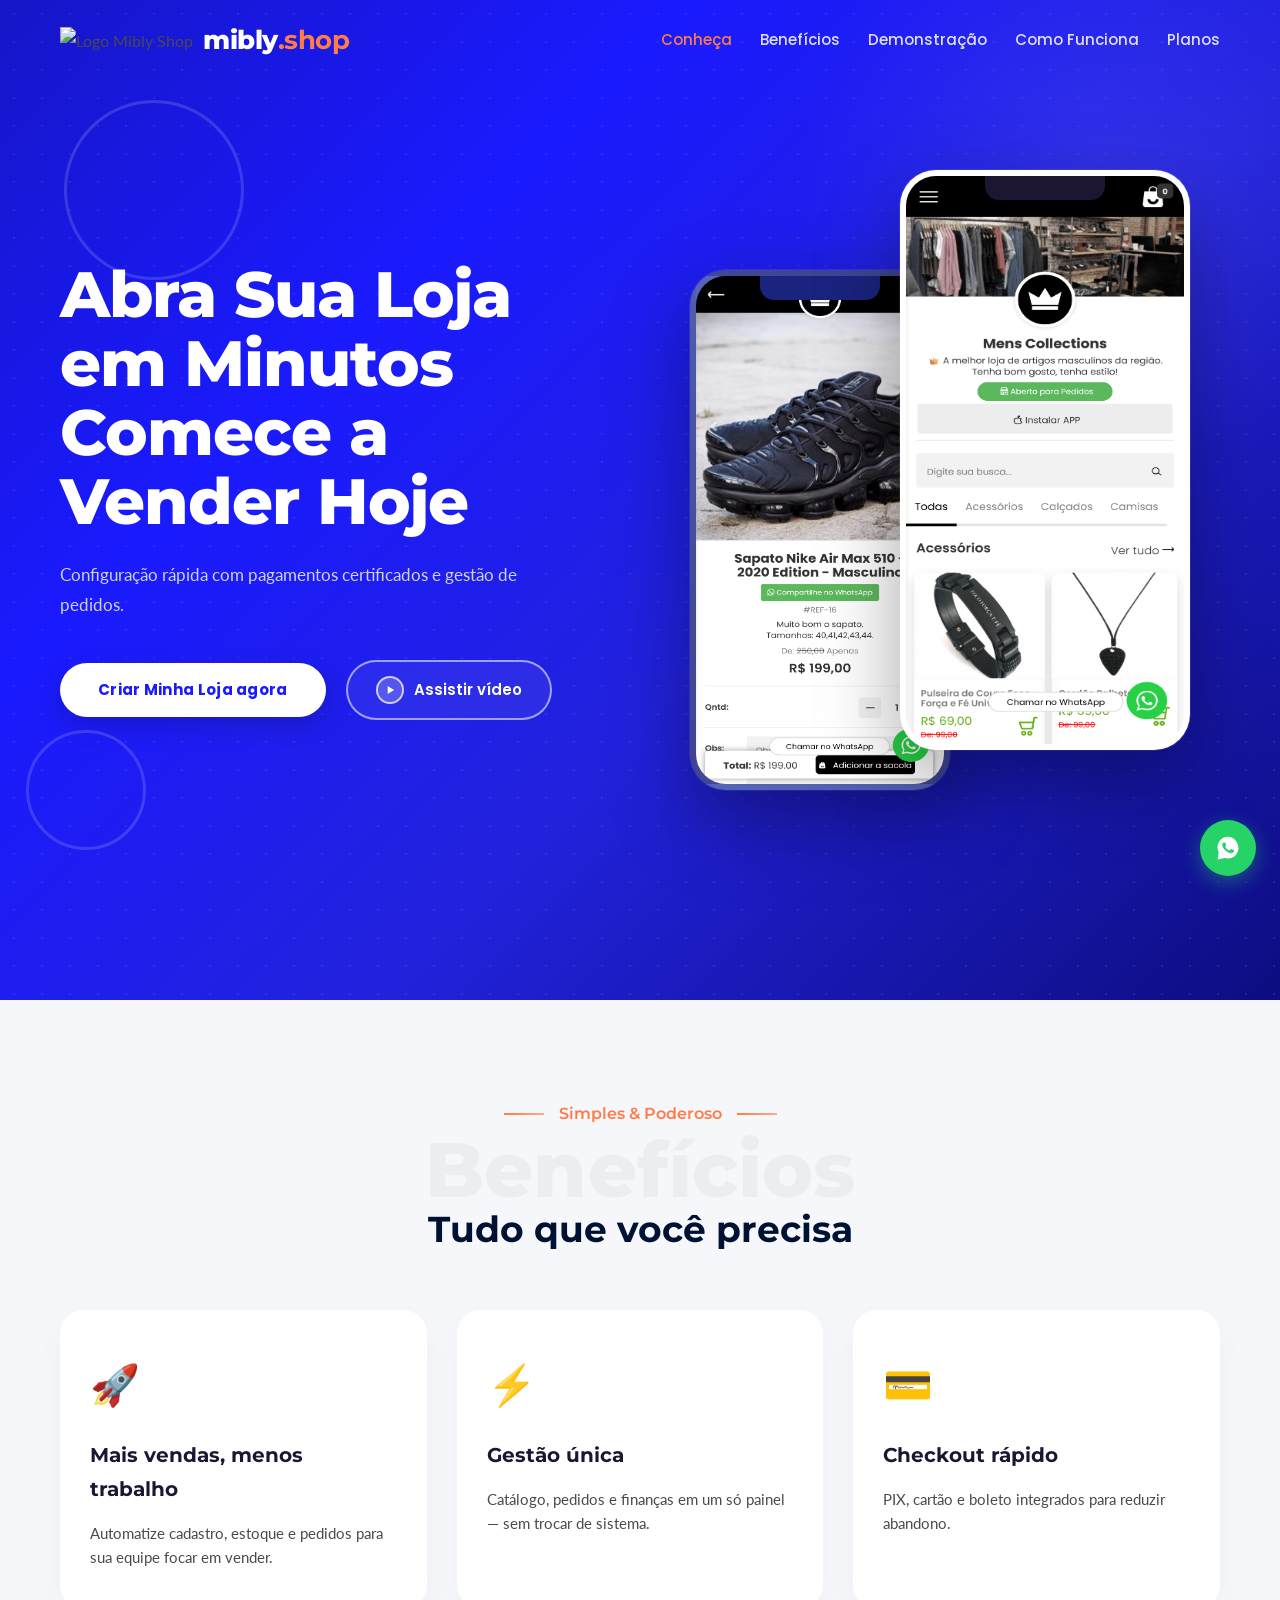
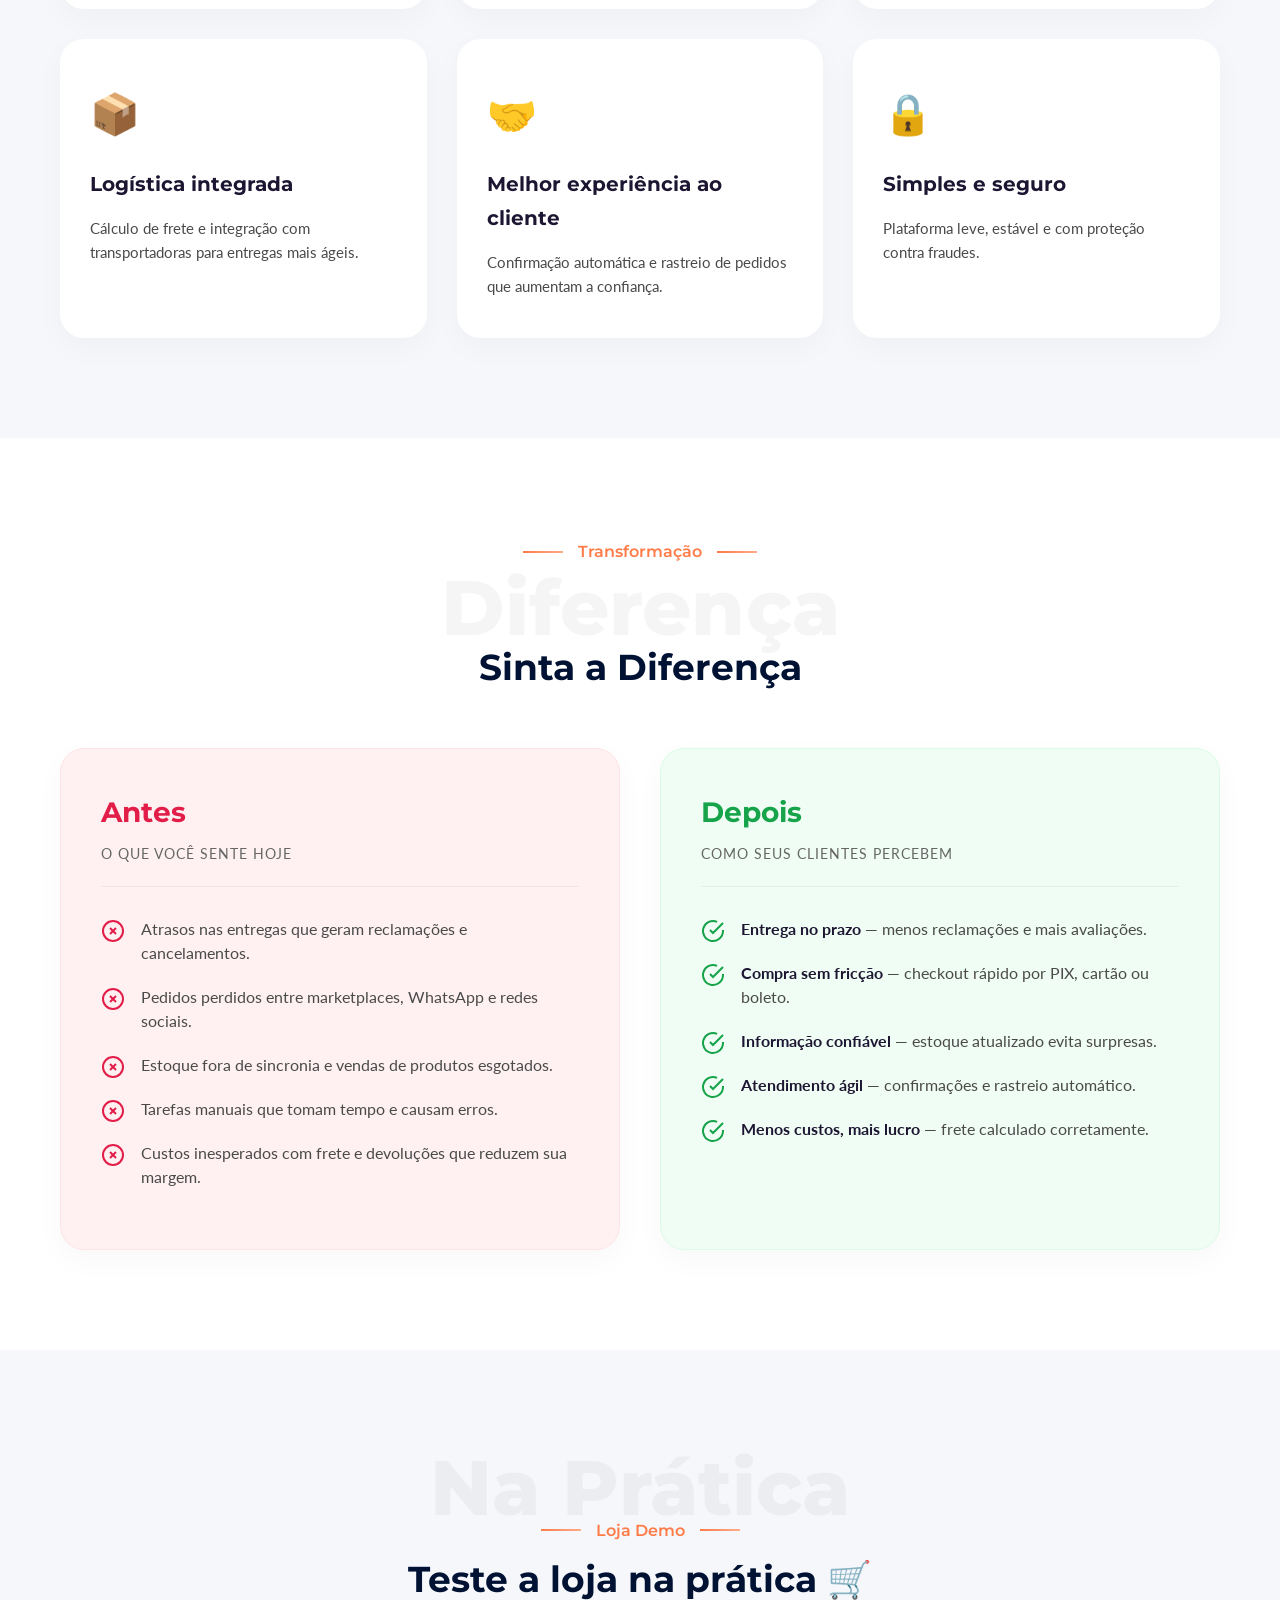
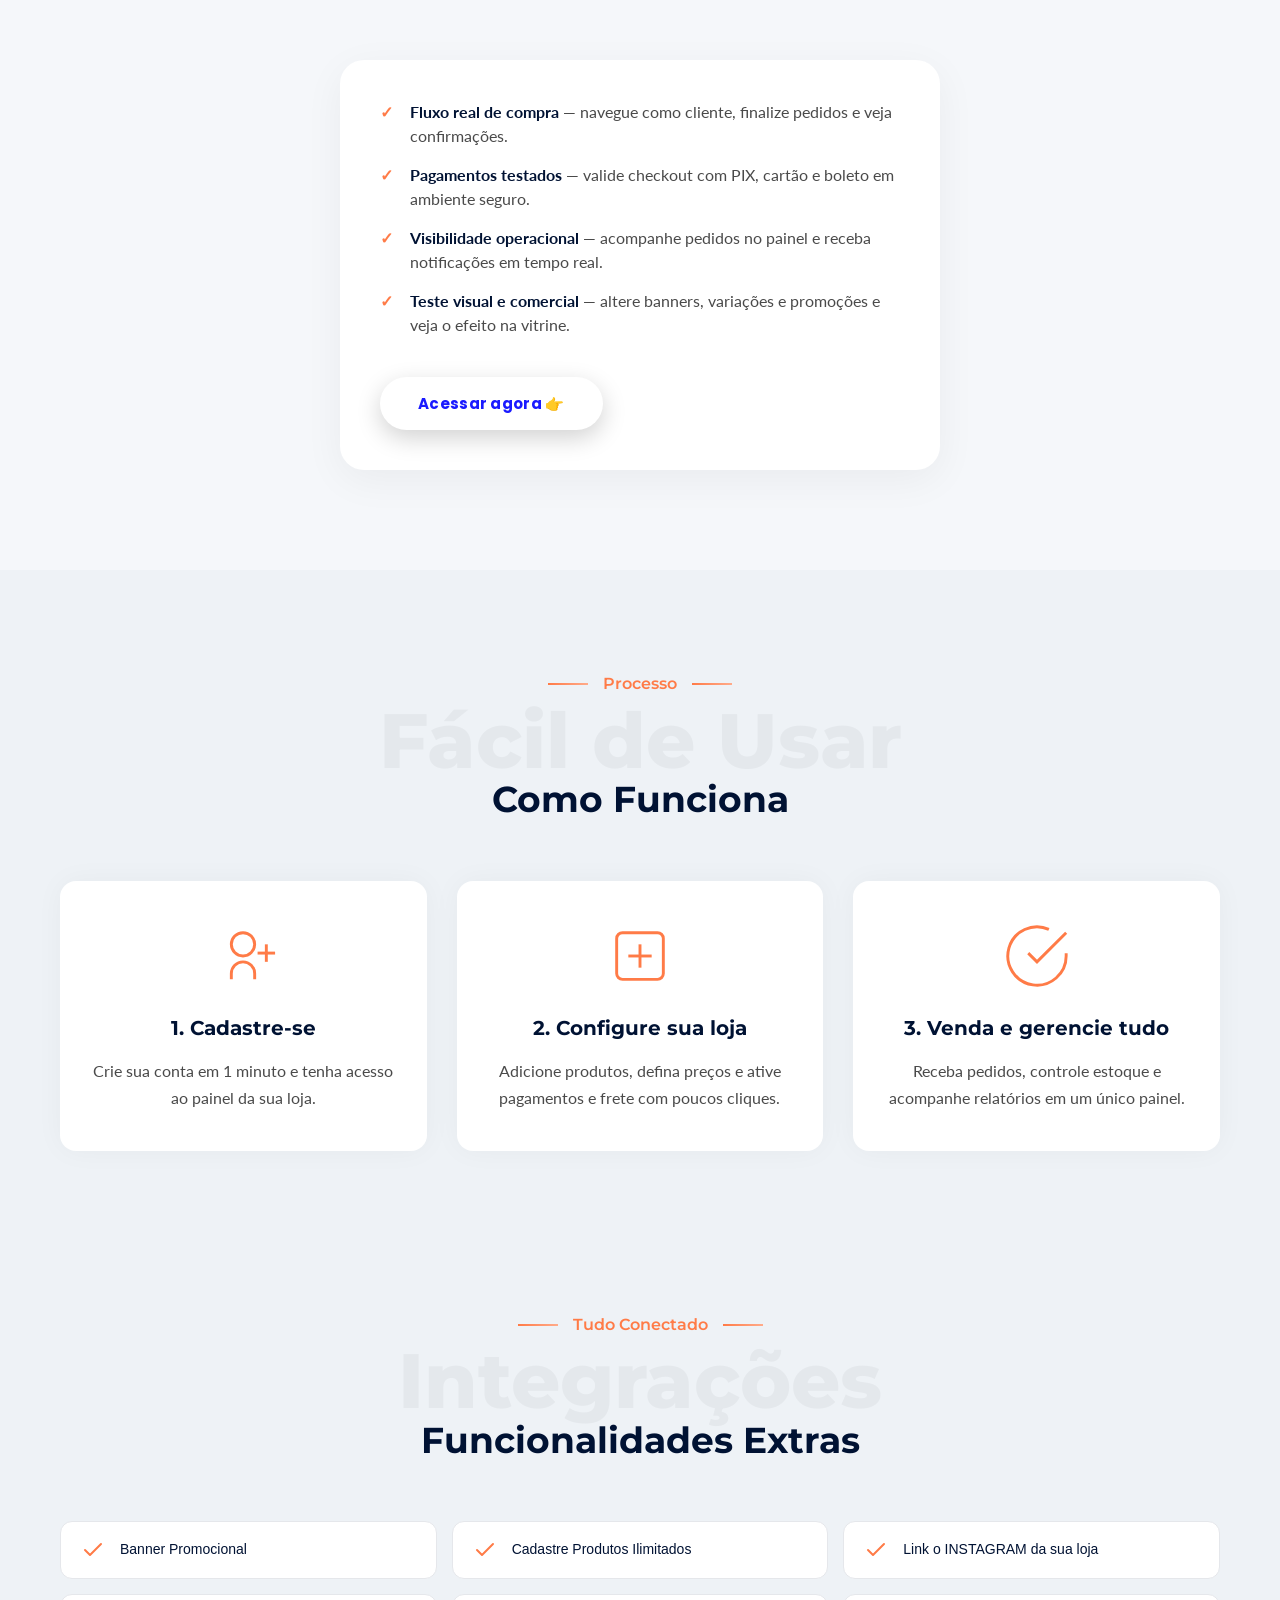
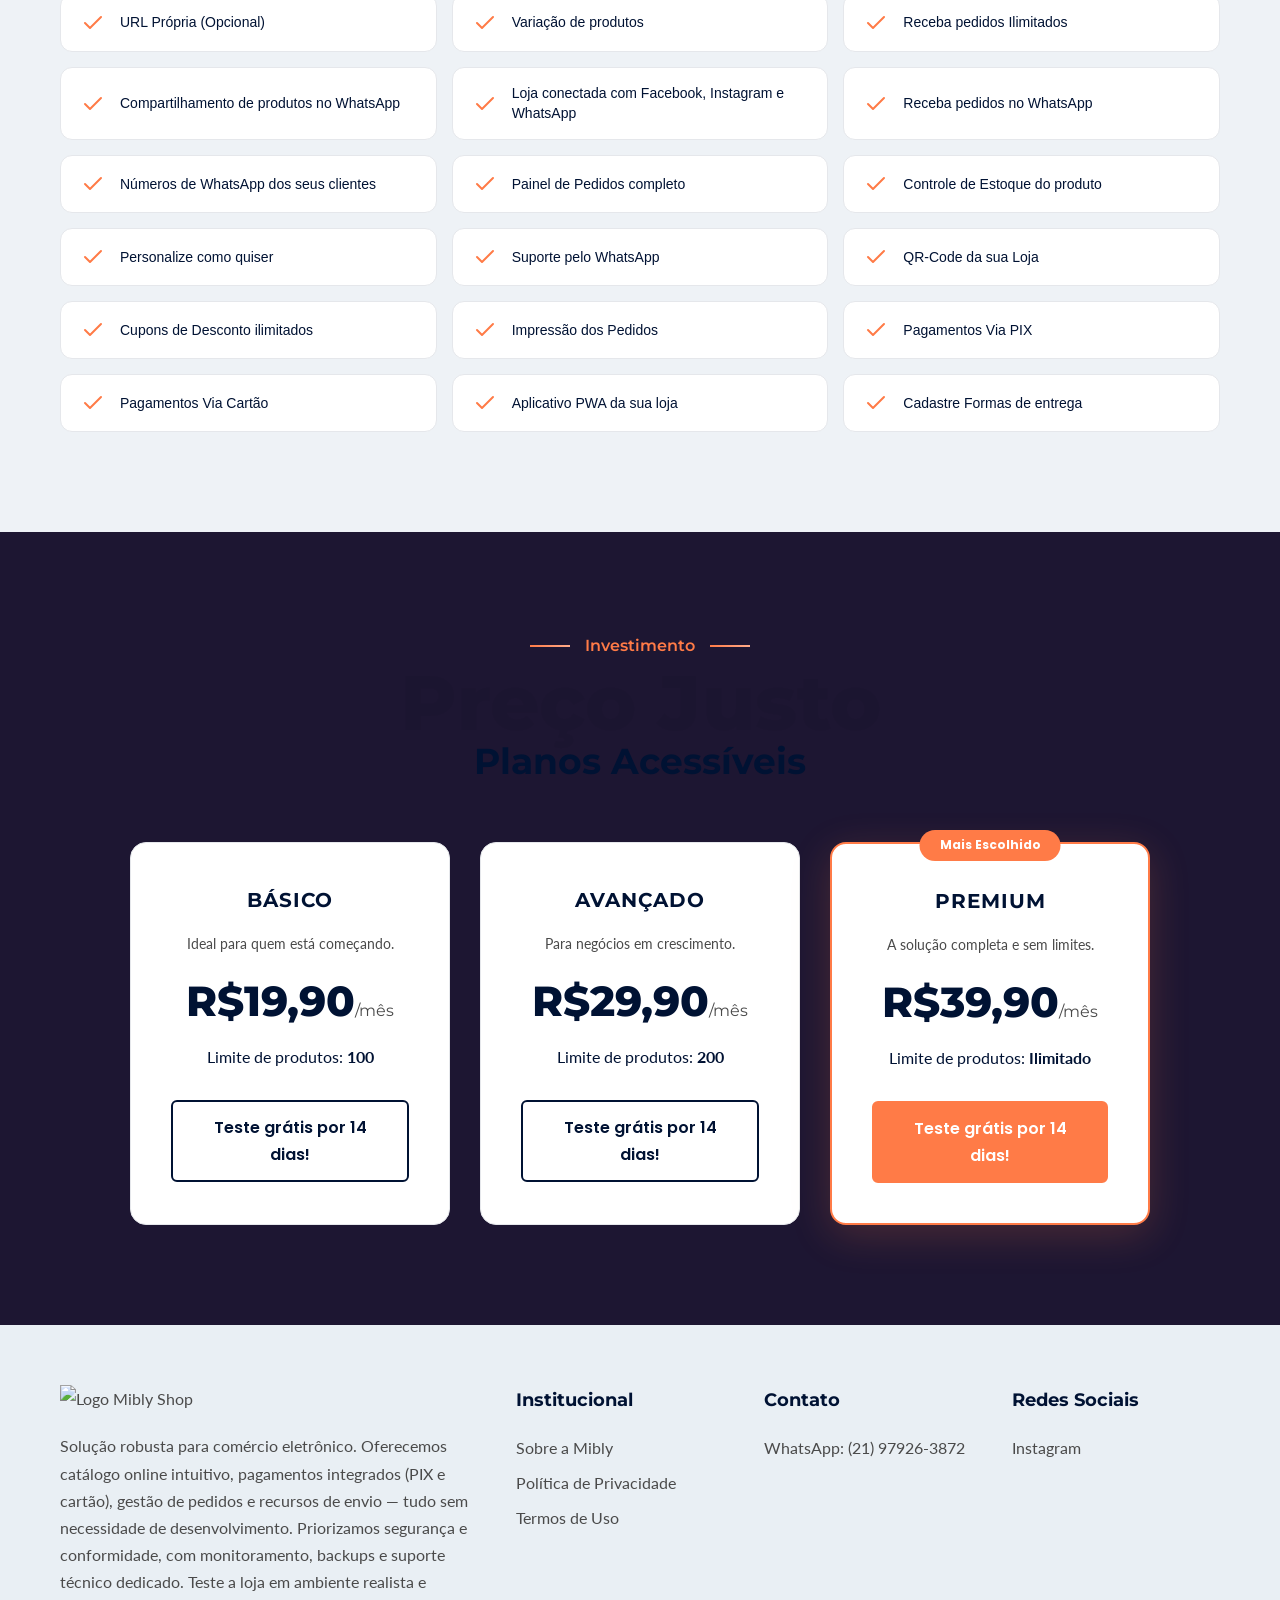
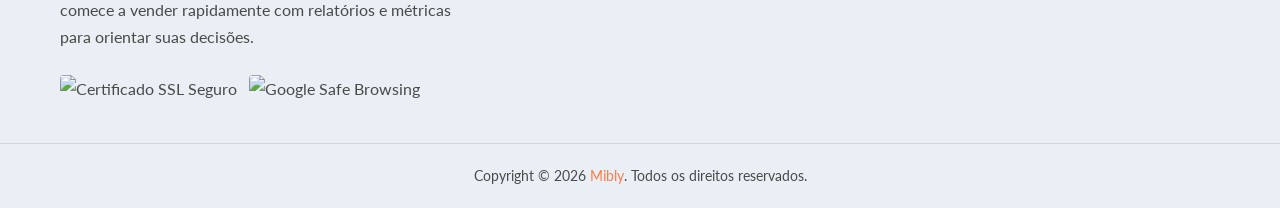
==== commit 61376b95: "Add files via upload" ====
--- a/LandingPages/MiblyShop/index.html
+++ b/LandingPages/MiblyShop/index.html
@@ -44,11 +44,11 @@
 
         <div class="container hero-grid">
             <div class="hero-text">
-                <h1>Venda Online<br>Sem Complicação</h1>
-                <p>Plataforma sem código para micro e pequenas empresas: catálogo, pagamentos e logística prontos para usar.</p>
+                <h1>Abra Sua Loja em Minutos<br>Comece a Vender Hoje</h1>
+                <p>Configuração rápida com pagamentos certificados e gestão de pedidos.</p>
                 <div class="hero-btns-row">
                     <a href="https://mibly.shop/comece" class="btn-hero">Criar Minha Loja agora</a>
-                    <a href="#demonstracao" class="btn-hero-outline">Quero uma demonstração</a>
+                    <a href="#" class="btn-hero-outline">Assistir vídeo</a>
                 </div>
             </div>
             <div class="hero-visual">
@@ -57,7 +57,8 @@
                     <!-- Phone BACK: purple dashboard (AppVenture left phone) -->
                     <div class="phone-frame phone-back pf-dark">
                         <div class="phone-notch pn-dark"></div>
-                        <div class="ps-dark">
+                        <img style="height: 100%;width: 100%;" src="img/Checkout.png" alt="">
+                        <div style="display: none;" class="ps-dark">
                             <!-- Top bar icon -->
                             <div class="ps-topbar">
                                 <svg width="22" height="18" viewBox="0 0 22 18" fill="none">
@@ -104,7 +105,9 @@
                     <!-- Phone FRONT: light onboarding screen (AppVenture right phone) -->
                     <div class="phone-frame phone-front pf-light">
                         <div class="phone-notch"></div>
-                        <div class="ps-light">
+                        <img style="height: 100%;width: 100%;" src="img/Loja.png">
+                        <!-- div invisivel - apagar em breve -->
+                        <div style="display: none;" class="ps-light">
                             <!-- Geometric Art -->
                             <div class="ps-art">
                                 <svg viewBox="0 0 260 200" fill="none" xmlns="http://www.w3.org/2000/svg" style="width:100%;height:100%;">
@@ -286,10 +289,10 @@
             
             <div class="demo-content">
                 <ul class="demo-features-list">
-                    <li>Navegue como cliente e veja vitrine, checkout e fluxo de pedidos funcionando.</li>
-                    <li>Finalize uma compra com PIX, cartão ou boleto.</li>
-                    <li>Veja o pedido no painel e acompanhe notificações.</li>
-                    <li>Teste variações, banners e rastreio.</li>
+                    <li><strong>Fluxo real de compra</strong> — navegue como cliente, finalize pedidos e veja confirmações.</li>
+                    <li><strong>Pagamentos testados</strong> — valide checkout com PIX, cartão e boleto em ambiente seguro.</li>
+                    <li><strong>Visibilidade operacional</strong> — acompanhe pedidos no painel e receba notificações em tempo real.</li>
+                    <li><strong>Teste visual e comercial</strong> — altere banners, variações e promoções e veja o efeito na vitrine.</li>
                 </ul>
                 
                 <a href="https://demo4.mibly.shop/" target="_blank" class="btn-hero" style="display:inline-block; margin-top:10px;">Acessar agora 👉</a>
@@ -344,38 +347,28 @@
             <div class="watermark-text">Integrações</div>
             <h2 class="section-heading">Funcionalidades Extras</h2>
             <div class="specs-grid">
-                <div class="spec-card">
-                    <div class="spec-icon"><svg viewBox="0 0 40 40" fill="none" stroke="url(#g1)" stroke-width="2"><rect x="8" y="8" width="24" height="24" rx="4"/><line x1="20" y1="14" x2="20" y2="26"/><line x1="14" y1="20" x2="26" y2="20"/></svg></div>
-                    <span>Mercado Pago</span>
-                </div>
-                <div class="spec-card pink">
-                    <div class="spec-icon"><svg viewBox="0 0 40 40" fill="none" stroke="url(#g2)" stroke-width="2"><path d="M20 4a16 16 0 1 0 0 32 16 16 0 0 0 0-32z"/><path d="M20 14v12M14 20h12"/></svg></div>
-                    <span>PagSeguro</span>
-                </div>
-                <div class="spec-card pink">
-                    <div class="spec-icon"><svg viewBox="0 0 40 40" fill="none" stroke="url(#g2)" stroke-width="2"><rect x="6" y="10" width="28" height="20" rx="3"/><line x1="6" y1="16" x2="34" y2="16"/></svg></div>
-                    <span>Getnet</span>
-                </div>
-                <div class="spec-card">
-                    <div class="spec-icon"><svg viewBox="0 0 40 40" fill="none" stroke="url(#g1)" stroke-width="2"><path d="M8 30V10l12 10 12-10v20"/></svg></div>
-                    <span>Delivery</span>
-                </div>
-                <div class="spec-card">
-                    <div class="spec-icon"><svg viewBox="0 0 40 40" fill="none" stroke="url(#g1)" stroke-width="2"><circle cx="20" cy="20" r="14"/><path d="M20 12v8l6 4"/></svg></div>
-                    <span>Integração WhatsApp</span>
-                </div>
-                <div class="spec-card pink">
-                    <div class="spec-icon"><svg viewBox="0 0 40 40" fill="none" stroke="url(#g2)" stroke-width="2"><path d="M10 34V6h20v28l-10-6-10 6z"/></svg></div>
-                    <span>Google Maps</span>
-                </div>
-                <div class="spec-card pink">
-                    <div class="spec-icon"><svg viewBox="0 0 40 40" fill="none" stroke="url(#g2)" stroke-width="2"><circle cx="20" cy="20" r="14"/><path d="M14 20l4 4 8-8"/></svg></div>
-                    <span>Google Analytics</span>
-                </div>
-                <div class="spec-card">
-                    <div class="spec-icon"><svg viewBox="0 0 40 40" fill="none" stroke="url(#g1)" stroke-width="2"><path d="M6 34l14-28 14 28H6z"/><line x1="20" y1="22" x2="20" y2="26"/><circle cx="20" cy="30" r="1"/></svg></div>
-                    <span>Facebook Pixel</span>
-                </div>
+                <!-- 21 items -->
+                <div class="spec-card"><div class="spec-icon"><svg viewBox="0 0 24 24" fill="none" stroke="var(--orange)" stroke-width="2" stroke-linecap="round" stroke-linejoin="round"><polyline points="20 6 9 17 4 12"></polyline></svg></div><span>Banner Promocional</span></div>
+                <div class="spec-card"><div class="spec-icon"><svg viewBox="0 0 24 24" fill="none" stroke="var(--orange)" stroke-width="2" stroke-linecap="round" stroke-linejoin="round"><polyline points="20 6 9 17 4 12"></polyline></svg></div><span>Cadastre Produtos Ilimitados</span></div>
+                <div class="spec-card"><div class="spec-icon"><svg viewBox="0 0 24 24" fill="none" stroke="var(--orange)" stroke-width="2" stroke-linecap="round" stroke-linejoin="round"><polyline points="20 6 9 17 4 12"></polyline></svg></div><span>Link o INSTAGRAM da sua loja</span></div>
+                <div class="spec-card"><div class="spec-icon"><svg viewBox="0 0 24 24" fill="none" stroke="var(--orange)" stroke-width="2" stroke-linecap="round" stroke-linejoin="round"><polyline points="20 6 9 17 4 12"></polyline></svg></div><span>URL Própria (Opcional)</span></div>
+                <div class="spec-card"><div class="spec-icon"><svg viewBox="0 0 24 24" fill="none" stroke="var(--orange)" stroke-width="2" stroke-linecap="round" stroke-linejoin="round"><polyline points="20 6 9 17 4 12"></polyline></svg></div><span>Variação de produtos</span></div>
+                <div class="spec-card"><div class="spec-icon"><svg viewBox="0 0 24 24" fill="none" stroke="var(--orange)" stroke-width="2" stroke-linecap="round" stroke-linejoin="round"><polyline points="20 6 9 17 4 12"></polyline></svg></div><span>Receba pedidos Ilimitados</span></div>
+                <div class="spec-card"><div class="spec-icon"><svg viewBox="0 0 24 24" fill="none" stroke="var(--orange)" stroke-width="2" stroke-linecap="round" stroke-linejoin="round"><polyline points="20 6 9 17 4 12"></polyline></svg></div><span>Compartilhamento de produtos no WhatsApp</span></div>
+                <div class="spec-card"><div class="spec-icon"><svg viewBox="0 0 24 24" fill="none" stroke="var(--orange)" stroke-width="2" stroke-linecap="round" stroke-linejoin="round"><polyline points="20 6 9 17 4 12"></polyline></svg></div><span>Loja conectada com Facebook, Instagram e WhatsApp</span></div>
+                <div class="spec-card"><div class="spec-icon"><svg viewBox="0 0 24 24" fill="none" stroke="var(--orange)" stroke-width="2" stroke-linecap="round" stroke-linejoin="round"><polyline points="20 6 9 17 4 12"></polyline></svg></div><span>Receba pedidos no WhatsApp</span></div>
+                <div class="spec-card"><div class="spec-icon"><svg viewBox="0 0 24 24" fill="none" stroke="var(--orange)" stroke-width="2" stroke-linecap="round" stroke-linejoin="round"><polyline points="20 6 9 17 4 12"></polyline></svg></div><span>Números de WhatsApp dos seus clientes</span></div>
+                <div class="spec-card"><div class="spec-icon"><svg viewBox="0 0 24 24" fill="none" stroke="var(--orange)" stroke-width="2" stroke-linecap="round" stroke-linejoin="round"><polyline points="20 6 9 17 4 12"></polyline></svg></div><span>Painel de Pedidos completo</span></div>
+                <div class="spec-card"><div class="spec-icon"><svg viewBox="0 0 24 24" fill="none" stroke="var(--orange)" stroke-width="2" stroke-linecap="round" stroke-linejoin="round"><polyline points="20 6 9 17 4 12"></polyline></svg></div><span>Controle de Estoque do produto</span></div>
+                <div class="spec-card"><div class="spec-icon"><svg viewBox="0 0 24 24" fill="none" stroke="var(--orange)" stroke-width="2" stroke-linecap="round" stroke-linejoin="round"><polyline points="20 6 9 17 4 12"></polyline></svg></div><span>Personalize como quiser</span></div>
+                <div class="spec-card"><div class="spec-icon"><svg viewBox="0 0 24 24" fill="none" stroke="var(--orange)" stroke-width="2" stroke-linecap="round" stroke-linejoin="round"><polyline points="20 6 9 17 4 12"></polyline></svg></div><span>Suporte pelo WhatsApp</span></div>
+                <div class="spec-card"><div class="spec-icon"><svg viewBox="0 0 24 24" fill="none" stroke="var(--orange)" stroke-width="2" stroke-linecap="round" stroke-linejoin="round"><polyline points="20 6 9 17 4 12"></polyline></svg></div><span>QR-Code da sua Loja</span></div>
+                <div class="spec-card"><div class="spec-icon"><svg viewBox="0 0 24 24" fill="none" stroke="var(--orange)" stroke-width="2" stroke-linecap="round" stroke-linejoin="round"><polyline points="20 6 9 17 4 12"></polyline></svg></div><span>Cupons de Desconto ilimitados</span></div>
+                <div class="spec-card"><div class="spec-icon"><svg viewBox="0 0 24 24" fill="none" stroke="var(--orange)" stroke-width="2" stroke-linecap="round" stroke-linejoin="round"><polyline points="20 6 9 17 4 12"></polyline></svg></div><span>Impressão dos Pedidos</span></div>
+                <div class="spec-card"><div class="spec-icon"><svg viewBox="0 0 24 24" fill="none" stroke="var(--orange)" stroke-width="2" stroke-linecap="round" stroke-linejoin="round"><polyline points="20 6 9 17 4 12"></polyline></svg></div><span>Pagamentos Via PIX</span></div>
+                <div class="spec-card"><div class="spec-icon"><svg viewBox="0 0 24 24" fill="none" stroke="var(--orange)" stroke-width="2" stroke-linecap="round" stroke-linejoin="round"><polyline points="20 6 9 17 4 12"></polyline></svg></div><span>Pagamentos Via Cartão</span></div>
+                <div class="spec-card"><div class="spec-icon"><svg viewBox="0 0 24 24" fill="none" stroke="var(--orange)" stroke-width="2" stroke-linecap="round" stroke-linejoin="round"><polyline points="20 6 9 17 4 12"></polyline></svg></div><span>Aplicativo PWA da sua loja</span></div>
+                <div class="spec-card"><div class="spec-icon"><svg viewBox="0 0 24 24" fill="none" stroke="var(--orange)" stroke-width="2" stroke-linecap="round" stroke-linejoin="round"><polyline points="20 6 9 17 4 12"></polyline></svg></div><span>Cadastre Formas de entrega</span></div>
             </div>
         </div>
         <!-- SVG Gradient Definitions -->
@@ -413,7 +406,7 @@
                     <p class="price-sub">Ideal para quem está começando.</p>
                     <div class="price-tag">R$19,90<span>/mês</span></div>
                     <p class="price-duration">Limite de produtos: <strong>100</strong></p>
-                    <a href="https://mibly.shop/comece" class="btn-price">Teste grátis por 14 dias!</a>
+                    <a href="https://mibly.shop/comece/cadastrar/" class="btn-price">Teste grátis por 14 dias!</a>
                 </div>
 
                 <!-- AVANÇADO -->
@@ -422,7 +415,7 @@
                     <p class="price-sub">Para negócios em crescimento.</p>
                     <div class="price-tag">R$29,90<span>/mês</span></div>
                     <p class="price-duration">Limite de produtos: <strong>200</strong></p>
-                    <a href="https://mibly.shop/comece" class="btn-price">Teste grátis por 14 dias!</a>
+                    <a href="https://mibly.shop/comece/cadastrar/" class="btn-price">Teste grátis por 14 dias!</a>
                 </div>
 
                 <!-- PREMIUM -->
@@ -432,11 +425,11 @@
                     <p class="price-sub">A solução completa e sem limites.</p>
                     <div class="price-tag">R$39,90<span>/mês</span></div>
                     <p class="price-duration">Limite de produtos: <strong>Ilimitado</strong></p>
-                    <a href="https://mibly.shop/comece" class="btn-price featured">Teste grátis por 14 dias!</a>
-                </div>
-            </div>
-
-            <div class="all-plans-features">
+                    <a href="https://mibly.shop/comece/cadastrar/" class="btn-price featured">Teste grátis por 14 dias!</a>
+                </div>
+            </div>
+
+            <div style="display: none;" class="all-plans-features">
                 <h3>Todos os planos incluem:</h3>
                 <ul class="price-feature-list global-features">
                     <li>Banner Promocional</li>
@@ -479,11 +472,13 @@
         <div class="container footer-grid">
             <div class="footer-brand">
                 <a href="#" class="logo" style="margin-bottom: 20px;">
-                    <img src="img/logo.png" alt="Logo Mibly Shop" class="nav-logo-img">
-                    <!-- TESTANDO APENAS IMAGEM DA LOGO NO RODAPÉ. SE FICAR RUIM DEIXO O NOME JUNTO -->
-                    <!-- <span class="logo-name">mibly<strong>.shop</strong></span> -->
+                    <img src="img/logo2.png" alt="Logo Mibly Shop" class="nav-logo-img">
                 </a>
-                <p>O catálogo online descomplicado que vai bombar suas vendas na sua região!</p>
+                <p>Solução robusta para comércio eletrônico. Oferecemos catálogo online intuitivo, pagamentos integrados (PIX e cartão), gestão de pedidos e recursos de envio — tudo sem necessidade de desenvolvimento. Priorizamos segurança e conformidade, com monitoramento, backups e suporte técnico dedicado. Teste a loja em ambiente realista e comece a vender rapidamente com relatórios e métricas para orientar suas decisões.</p>
+                <div class="security-seals">
+                    <img src="https://img.shields.io/badge/Segurança-SSL_Certificado-success?style=for-the-badge&logo=letsencrypt&logoColor=white" alt="Certificado SSL Seguro">
+                    <img src="https://img.shields.io/badge/Google-Safe_Browsing-4285F4?style=for-the-badge&logo=google&logoColor=white" alt="Google Safe Browsing">
+                </div>
             </div>
             
             <div class="footer-links">
@@ -495,16 +490,16 @@
             
             <div class="footer-links">
                 <h4>Contato</h4>
-                <a href="#">WhatsApp: (00) 00000-0000</a>
-                <a href="#">E-mail: contato@mibly.shop</a>
+                <a href="#">WhatsApp: (21) 97926-3872</a>
+                <!-- <a href="#">E-mail: contato@mibly.shop</a> -->
                 <!-- <a href="#">Endereço: Rua Exemplo, 123</a> -->
             </div>
 
             <div class="footer-links">
                 <h4>Redes Sociais</h4>
-                <a href="#">Instagram</a>
-                <a href="#">Facebook</a>
-                <a href="#">TikTok</a>
+                <a href="https://www.instagram.com/fabio_feques/">Instagram</a>
+                <!-- <a href="#">Facebook</a>
+                <a href="#">TikTok</a> -->
             </div>
         </div>
         <div class="footer-bottom">
--- a/LandingPages/MiblyShop/styles.css
+++ b/LandingPages/MiblyShop/styles.css
@@ -73,6 +73,12 @@
 .logo {
   display: flex; align-items: center; gap: 10px;
 }
+
+.footer-brand .nav-logo-img {
+  max-height: 150px;
+  width: auto;
+}
+
 .nav-logo-img {
   max-height: 45px;
   width: auto;
@@ -617,35 +623,40 @@
 
 .specs-grid {
   display: grid;
-  grid-template-columns: repeat(4, 1fr);
-  gap: 20px;
+  grid-template-columns: repeat(auto-fit, minmax(300px, 1fr));
+  gap: 15px;
 }
 
 .spec-card {
   background: var(--white);
-  border: 2px solid #d1d5db;
-  border-radius: 16px;
-  padding: 35px 20px;
-  text-align: center;
+  border: 1px solid #e5e7eb;
+  border-radius: 12px;
+  padding: 16px 20px;
+  display: flex;
+  align-items: center;
+  gap: 15px;
+  text-align: left;
   transition: .3s;
 }
 .spec-card:hover {
-  transform: translateY(-5px);
-  box-shadow: 0 10px 25px rgba(0,0,0,.06);
-}
-.spec-card.pink { border-color: var(--orange); opacity: .85; }
+  transform: translateY(-3px);
+  box-shadow: 0 8px 20px rgba(0,0,0,.06);
+  border-color: var(--orange);
+}
 
 .spec-icon {
-  width: 50px; height: 50px;
-  margin: 0 auto 18px;
+  width: 24px; height: 24px;
+  min-width: 24px;
+  margin: 0;
 }
 .spec-icon svg { width: 100%; height: 100%; }
 
 .spec-card span {
-  font-family: var(--font-heading);
-  font-weight: 600;
-  font-size: 15px;
+  font-family: var(--font-body);
+  font-weight: 500;
+  font-size: 14px;
   color: var(--heading);
+  line-height: 1.4;
 }
 
 /* ===================== ABOUT PRODUCT / FEATURES ===================== */
@@ -1051,9 +1062,17 @@
   margin-top: 60px;
   background: var(--white);
   border-radius: 24px;
-  padding: 50px;
+  padding: 50px 60px;
   text-align: center;
-  box-shadow: 0 10px 30px rgba(0,0,0,.05);
+  box-shadow: 0 20px 50px rgba(0,0,0,.15);
+  position: relative;
+  overflow: hidden;
+}
+.all-plans-features::before {
+  content: '';
+  position: absolute;
+  top: 0; left: 0; right: 0; height: 6px;
+  background: linear-gradient(90deg, var(--hero-blue), var(--orange));
 }
 .all-plans-features h3 {
   font-size: 24px;
@@ -1067,13 +1086,40 @@
   font-size: 15px;
   display: flex;
   align-items: flex-start;
-  gap: 10px;
-  line-height: 1.4;
+  gap: 12px;
+  line-height: 1.6;
+  padding: 8px 12px;
+  border-radius: 8px;
+  transition: .3s ease;
+}
+.price-feature-list li:hover {
+  background: rgba(0,0,0,.02);
+  color: var(--heading);
+  transform: translateX(4px);
 }
 .price-feature-list li::before {
   content: '✓';
-  color: #10b981; /* green checkmark */
-  font-weight: bold;
+  display: flex;
+  align-items: center;
+  justify-content: center;
+  width: 20px;
+  height: 20px;
+  min-width: 20px;
+  border-radius: 50%;
+  background: rgba(255,123,71,.15);
+  color: var(--orange);
+  font-size: 13px;
+  font-weight: 900;
+  margin-top: 2px;
+}
+
+@media (max-width: 991px) {
+  .price-feature-list { grid-template-columns: repeat(2, 1fr); gap: 15px; }
+  .all-plans-features { padding: 40px 30px; }
+}
+@media (max-width: 767px) {
+  .price-feature-list { grid-template-columns: 1fr; }
+  .all-plans-features { padding: 30px 20px; }
 }
 
 .btn-price {
@@ -1191,6 +1237,16 @@
   font-size: 28px;
   color: var(--heading);
   margin-bottom: 10px;
+}
+.security-seals {
+  display: flex;
+  gap: 12px;
+  margin-top: 25px;
+  flex-wrap: wrap;
+}
+.security-seals img {
+  height: 28px;
+  border-radius: 4px;
 }
 
 .footer-links {
@@ -1563,6 +1619,10 @@
   color: var(--body-text);
   line-height: 1.5;
 }
+.demo-features-list li strong {
+  color: var(--heading);
+  font-weight: 700;
+}
 .demo-features-list li::before {
   content: '✓';
   position: absolute;
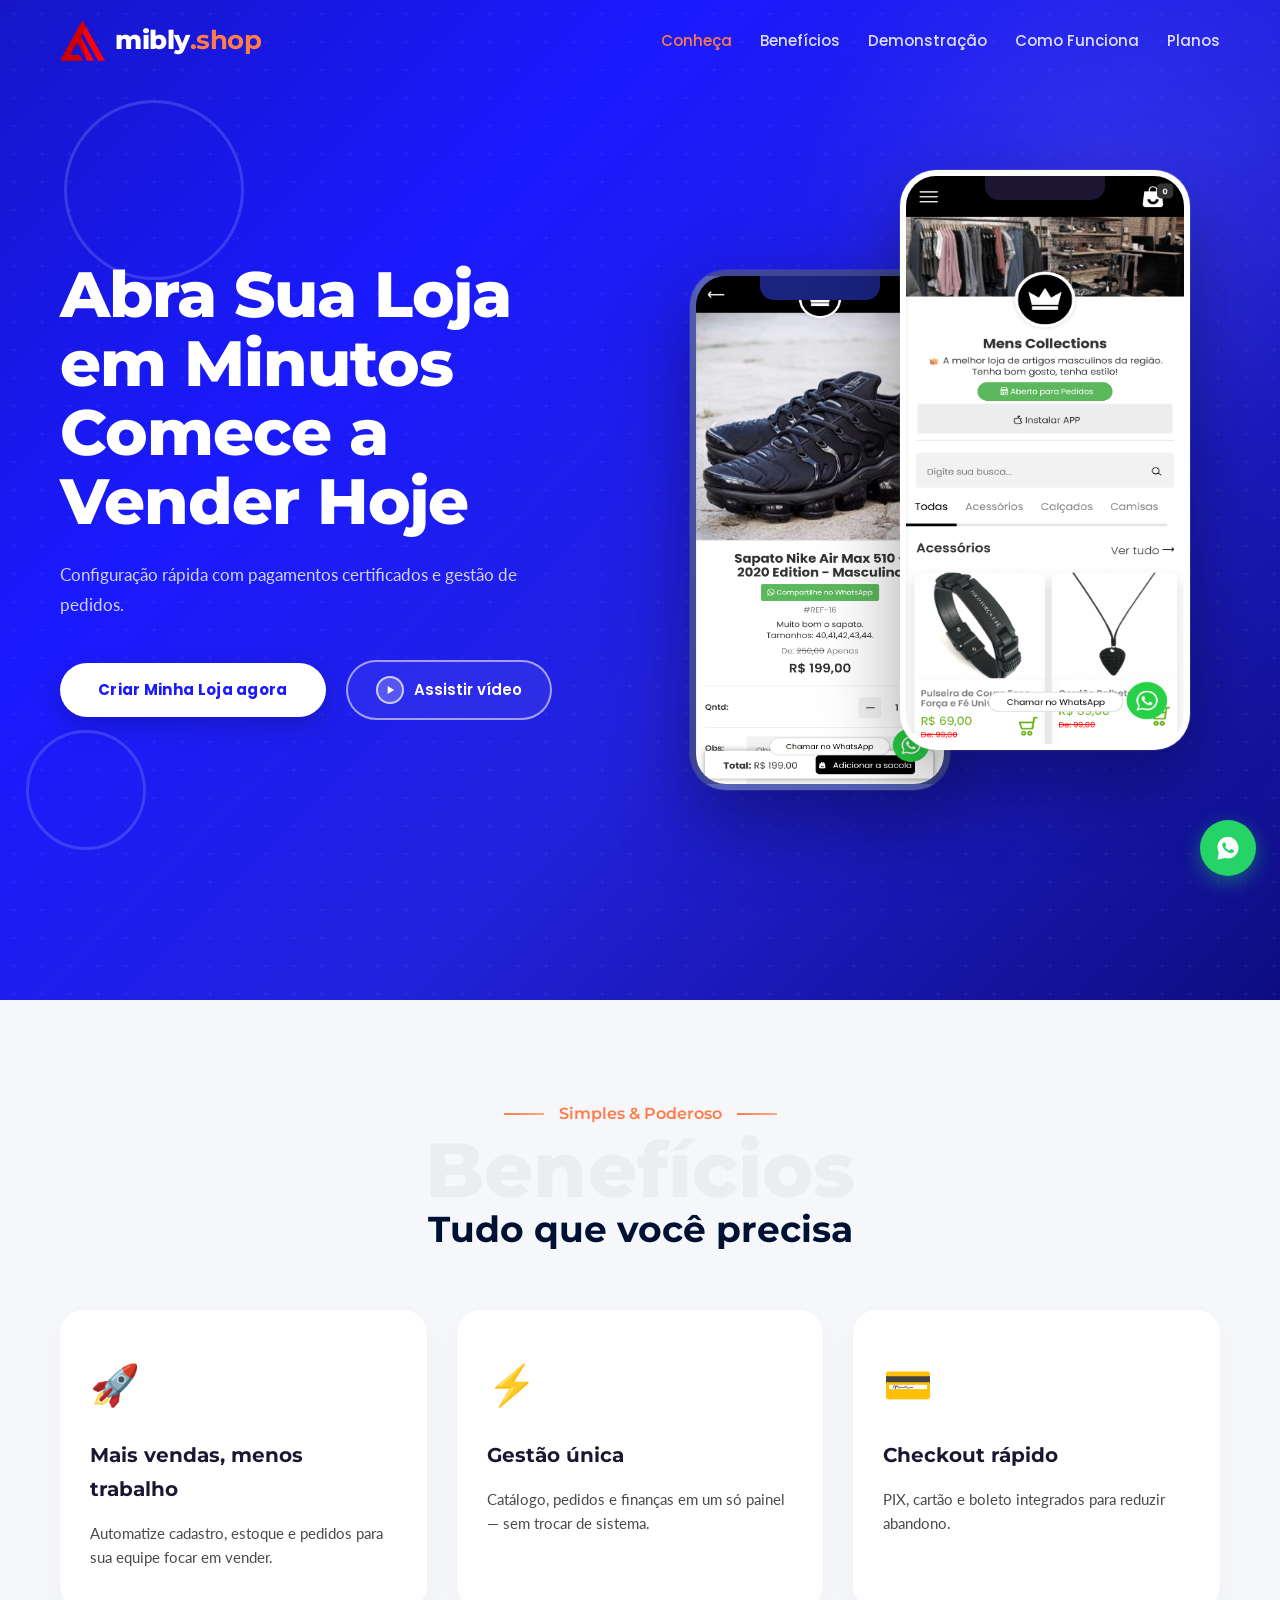
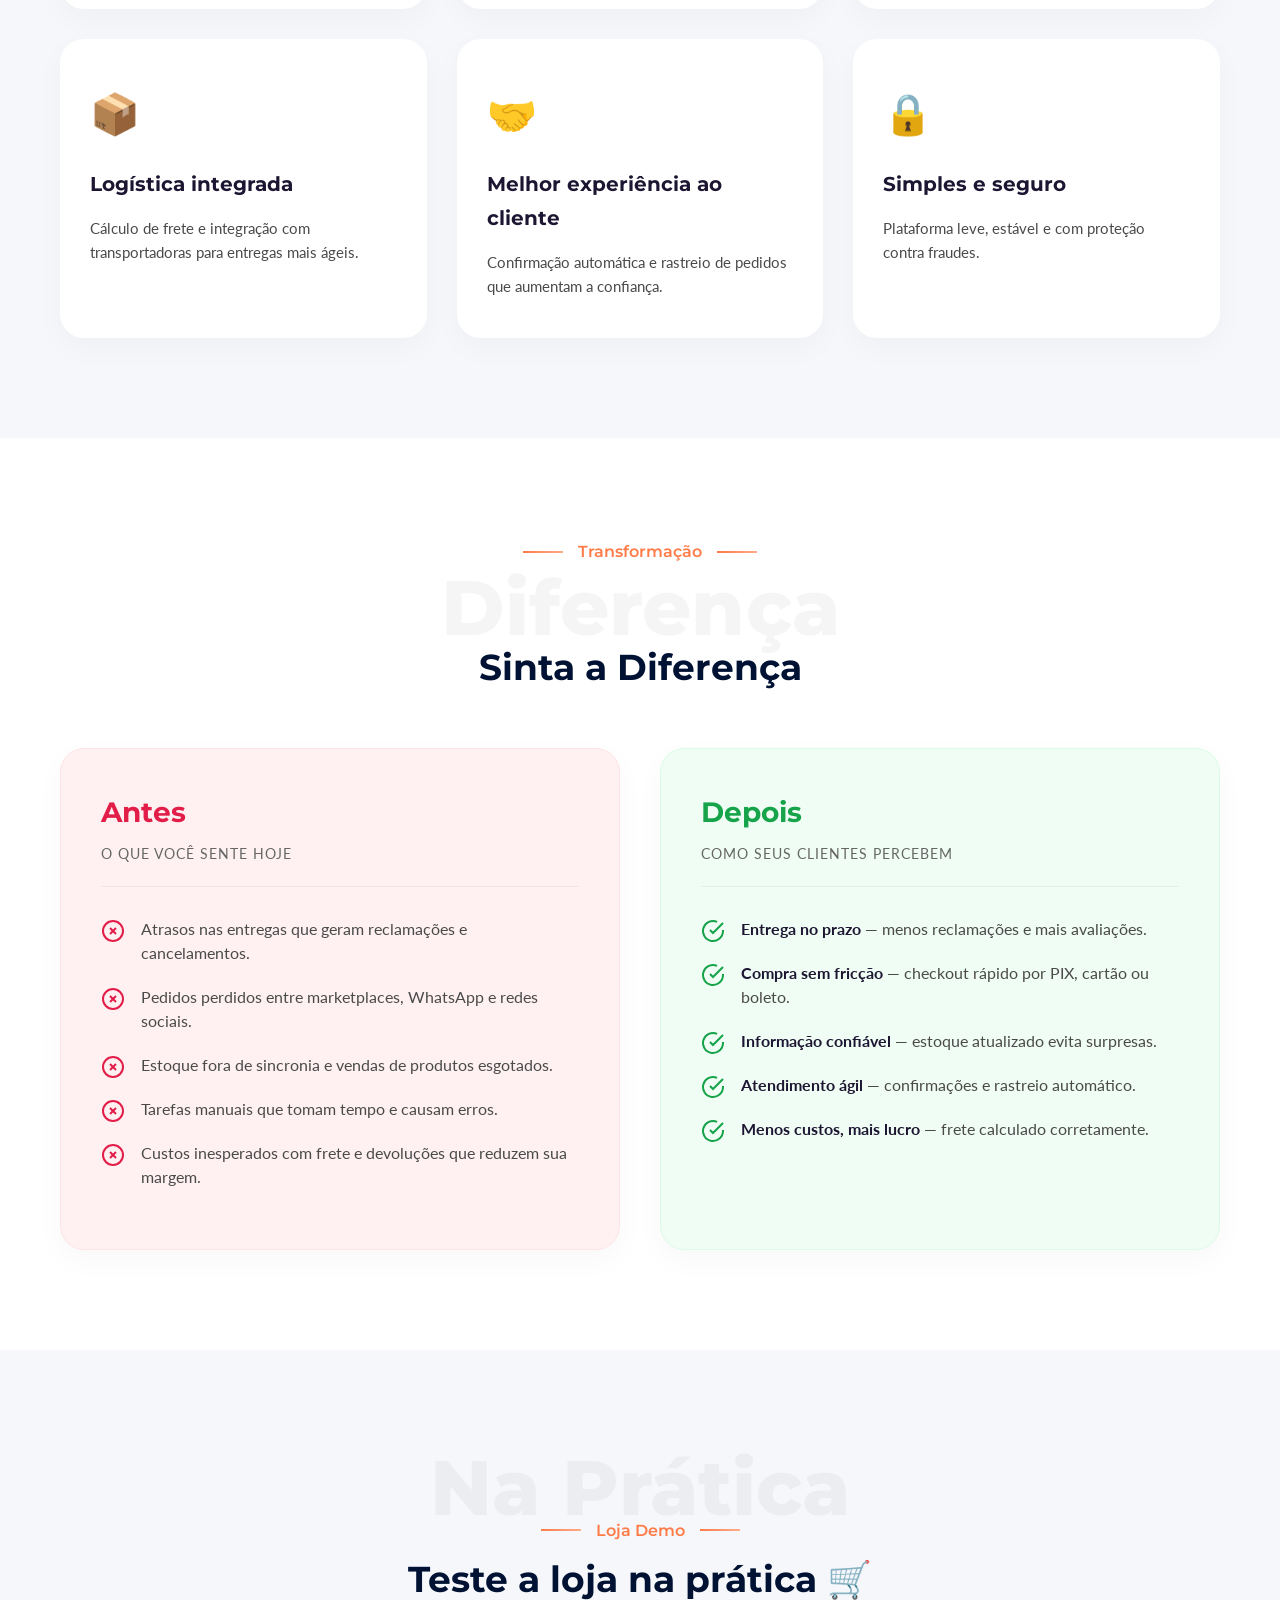
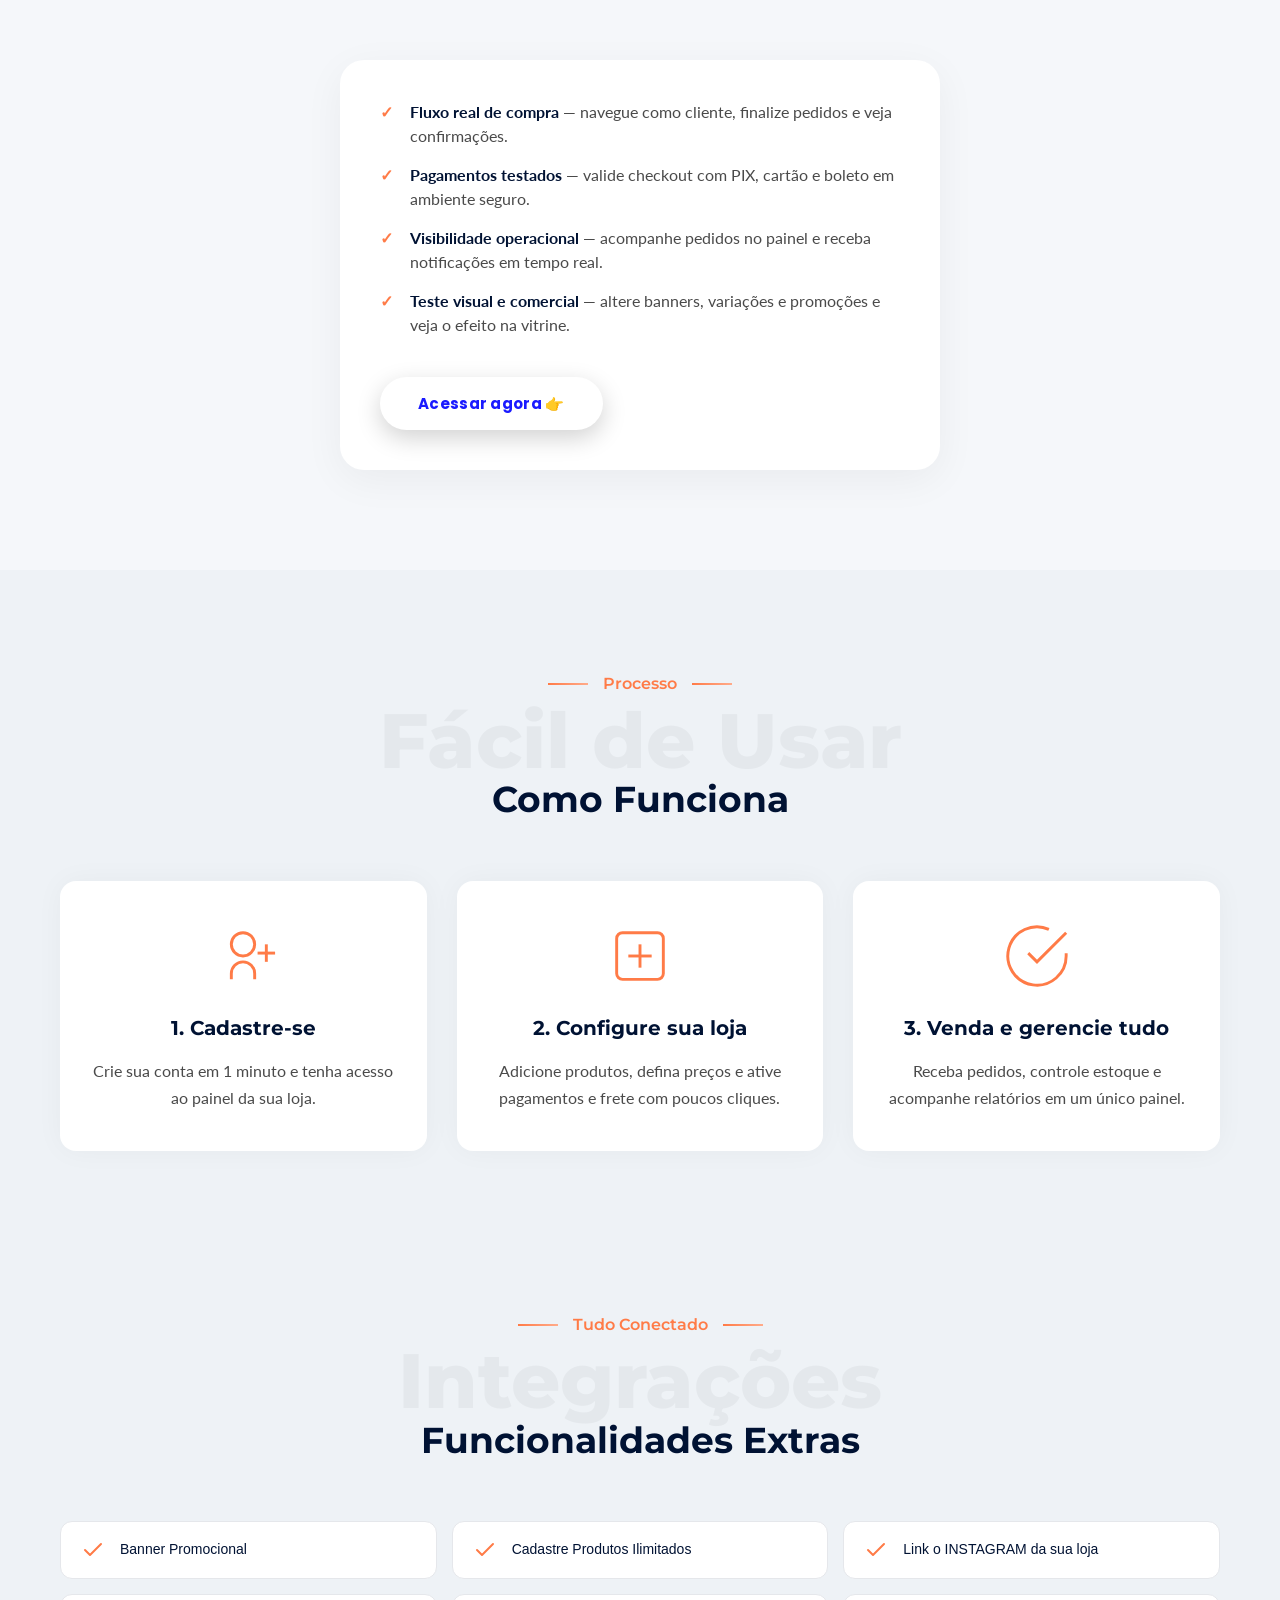
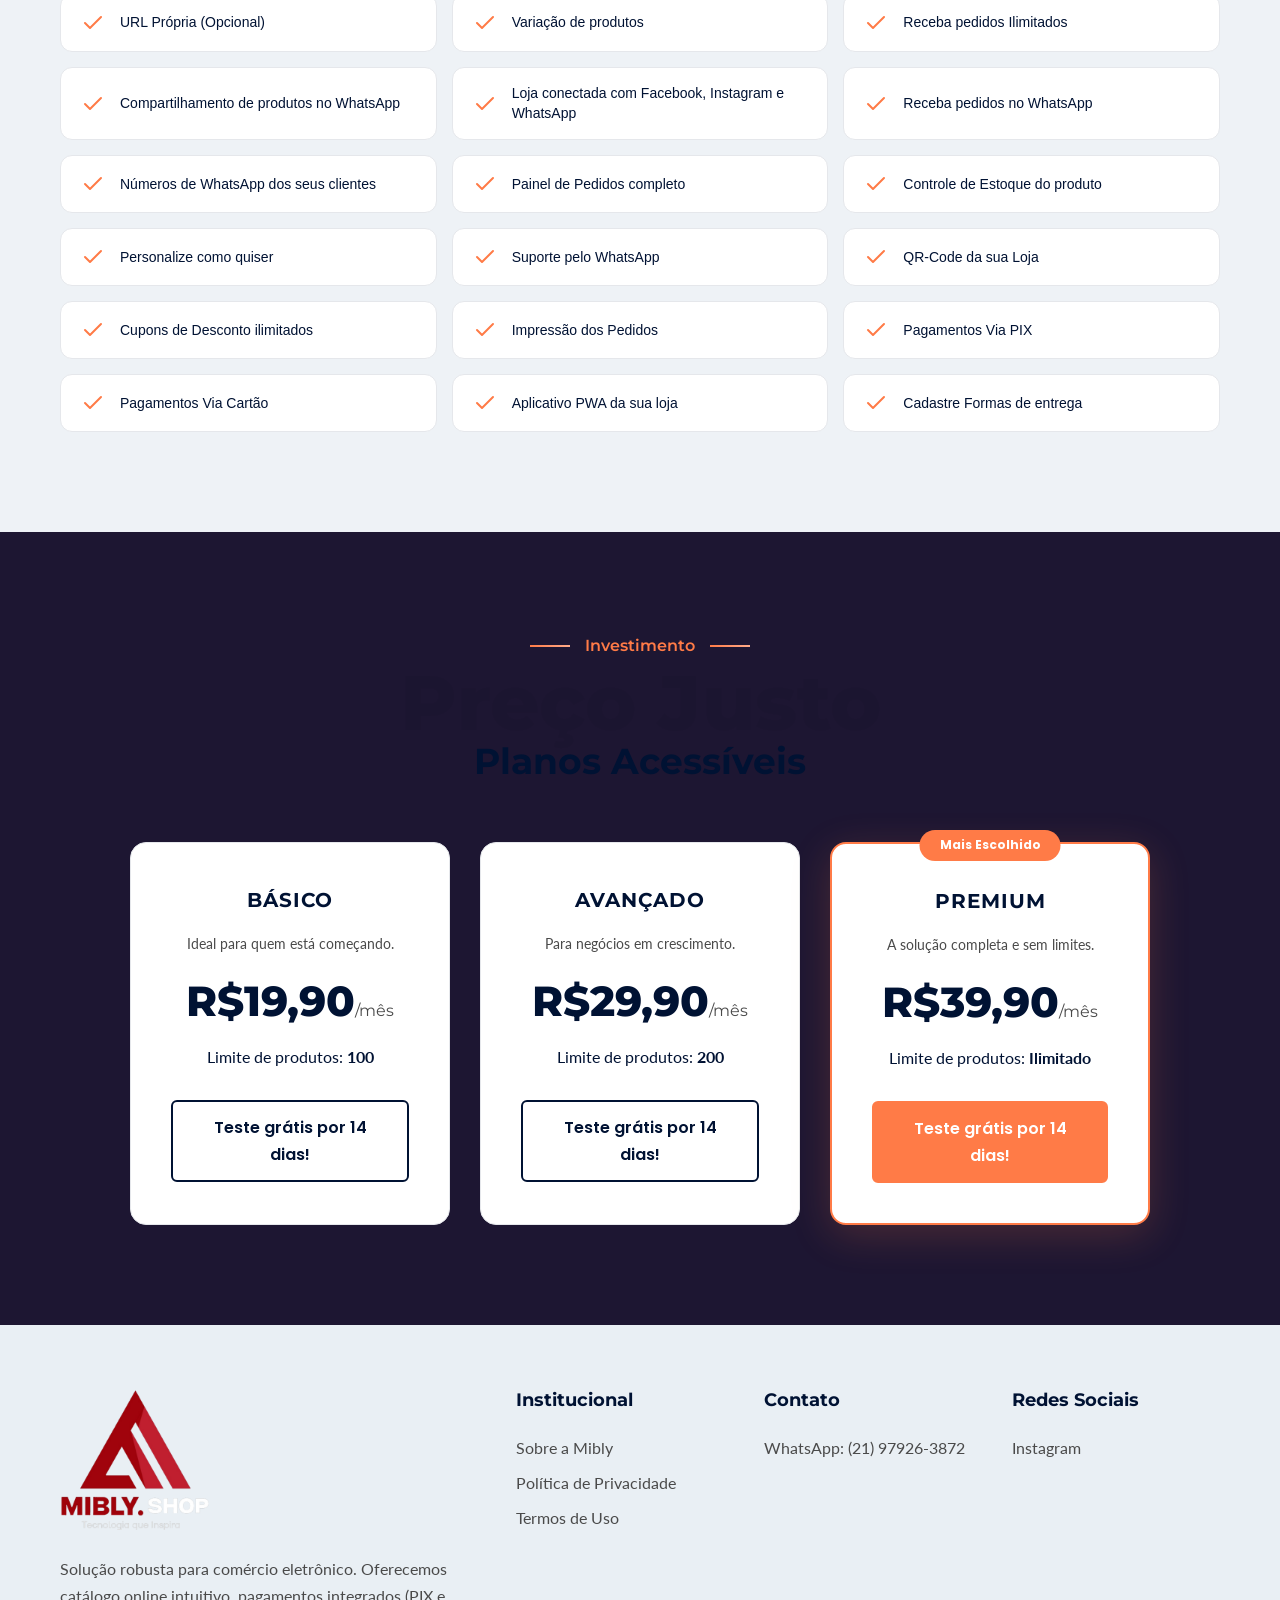
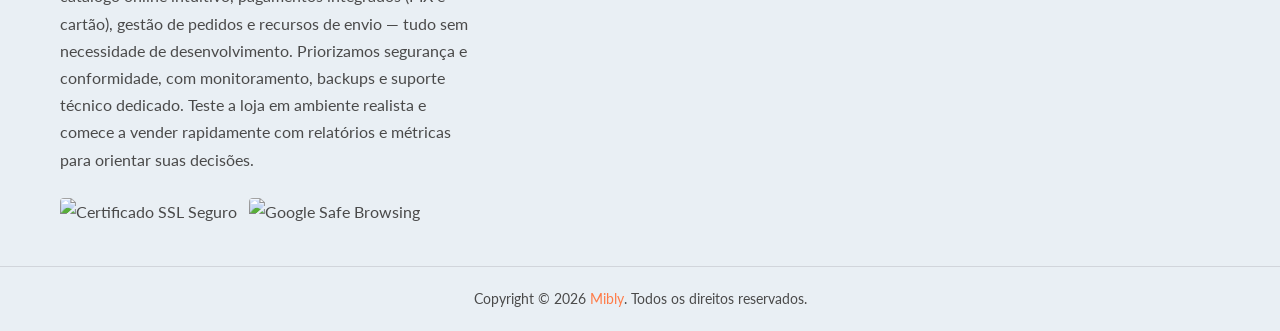
==== commit 7550d5bc: "Update index.html" ====
--- a/LandingPages/MiblyShop/index.html
+++ b/LandingPages/MiblyShop/index.html
@@ -17,7 +17,7 @@
     <header class="navbar" id="navbar">
         <div class="container nav-wrap">
             <a href="#" class="logo">
-                <img src="img/logo.png" alt="Logo Mibly Shop" class="nav-logo-img">
+                <img src="img/Logo.png" alt="Logo Mibly Shop" class="nav-logo-img">
                 <span class="logo-name">mibly<strong>.shop</strong></span></a>
             <nav class="nav-links" id="navLinks">
                 <a href="#" class="active">Conheça</a>
@@ -472,7 +472,7 @@
         <div class="container footer-grid">
             <div class="footer-brand">
                 <a href="#" class="logo" style="margin-bottom: 20px;">
-                    <img src="img/logo2.png" alt="Logo Mibly Shop" class="nav-logo-img">
+                    <img src="img/Logo2.png" alt="Logo Mibly Shop" class="nav-logo-img">
                 </a>
                 <p>Solução robusta para comércio eletrônico. Oferecemos catálogo online intuitivo, pagamentos integrados (PIX e cartão), gestão de pedidos e recursos de envio — tudo sem necessidade de desenvolvimento. Priorizamos segurança e conformidade, com monitoramento, backups e suporte técnico dedicado. Teste a loja em ambiente realista e comece a vender rapidamente com relatórios e métricas para orientar suas decisões.</p>
                 <div class="security-seals">
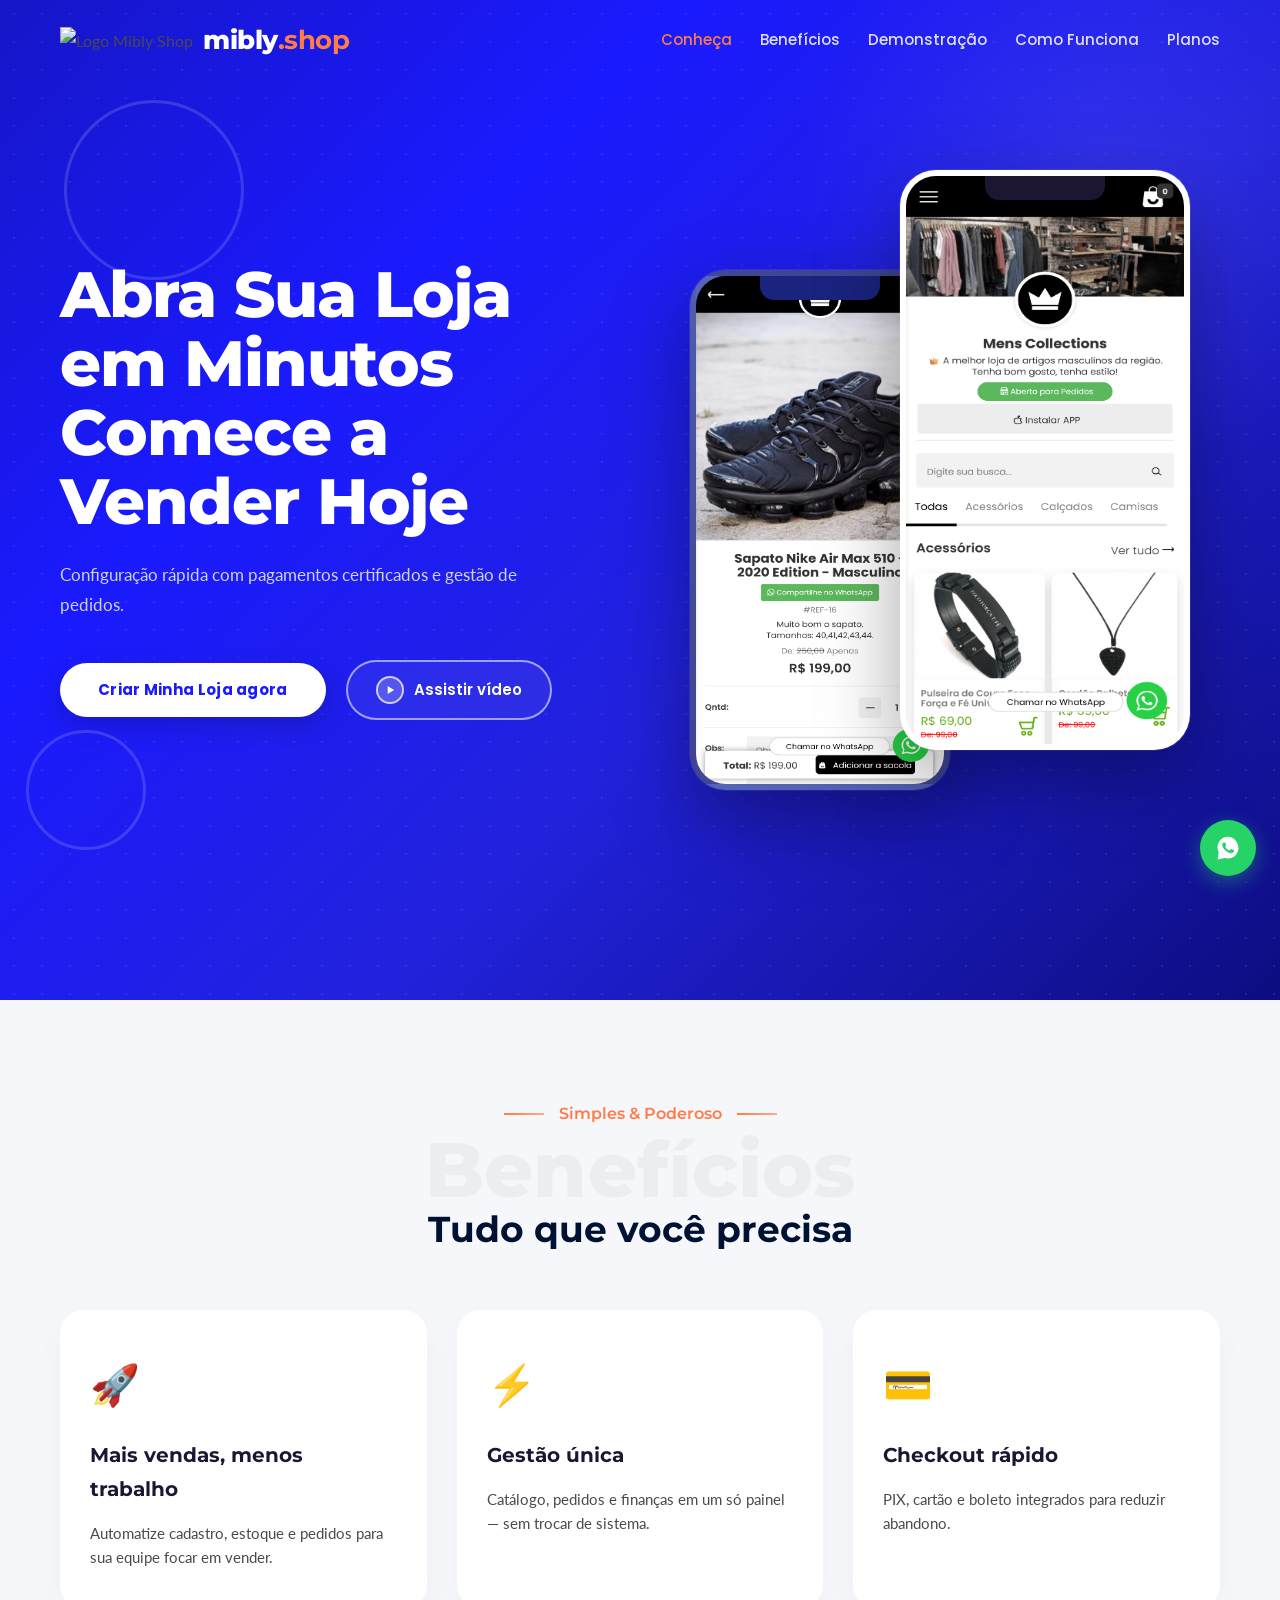
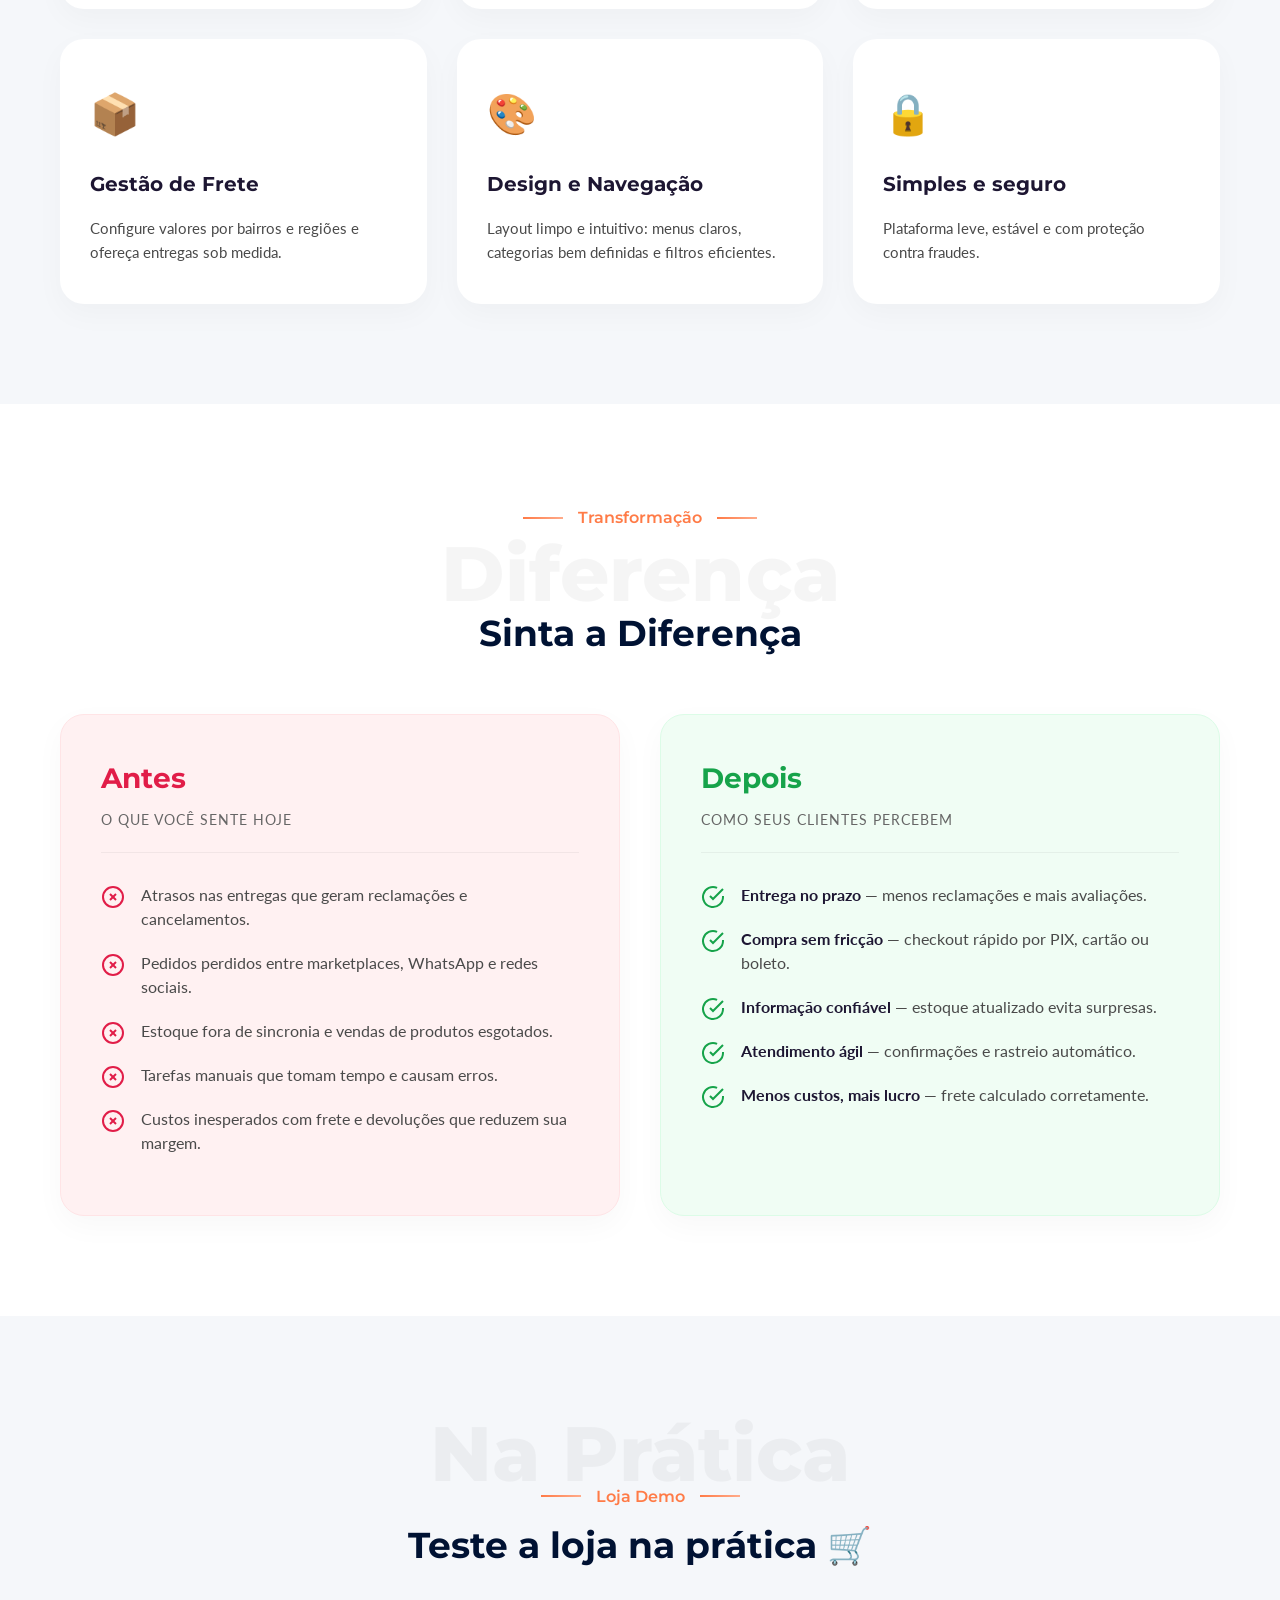
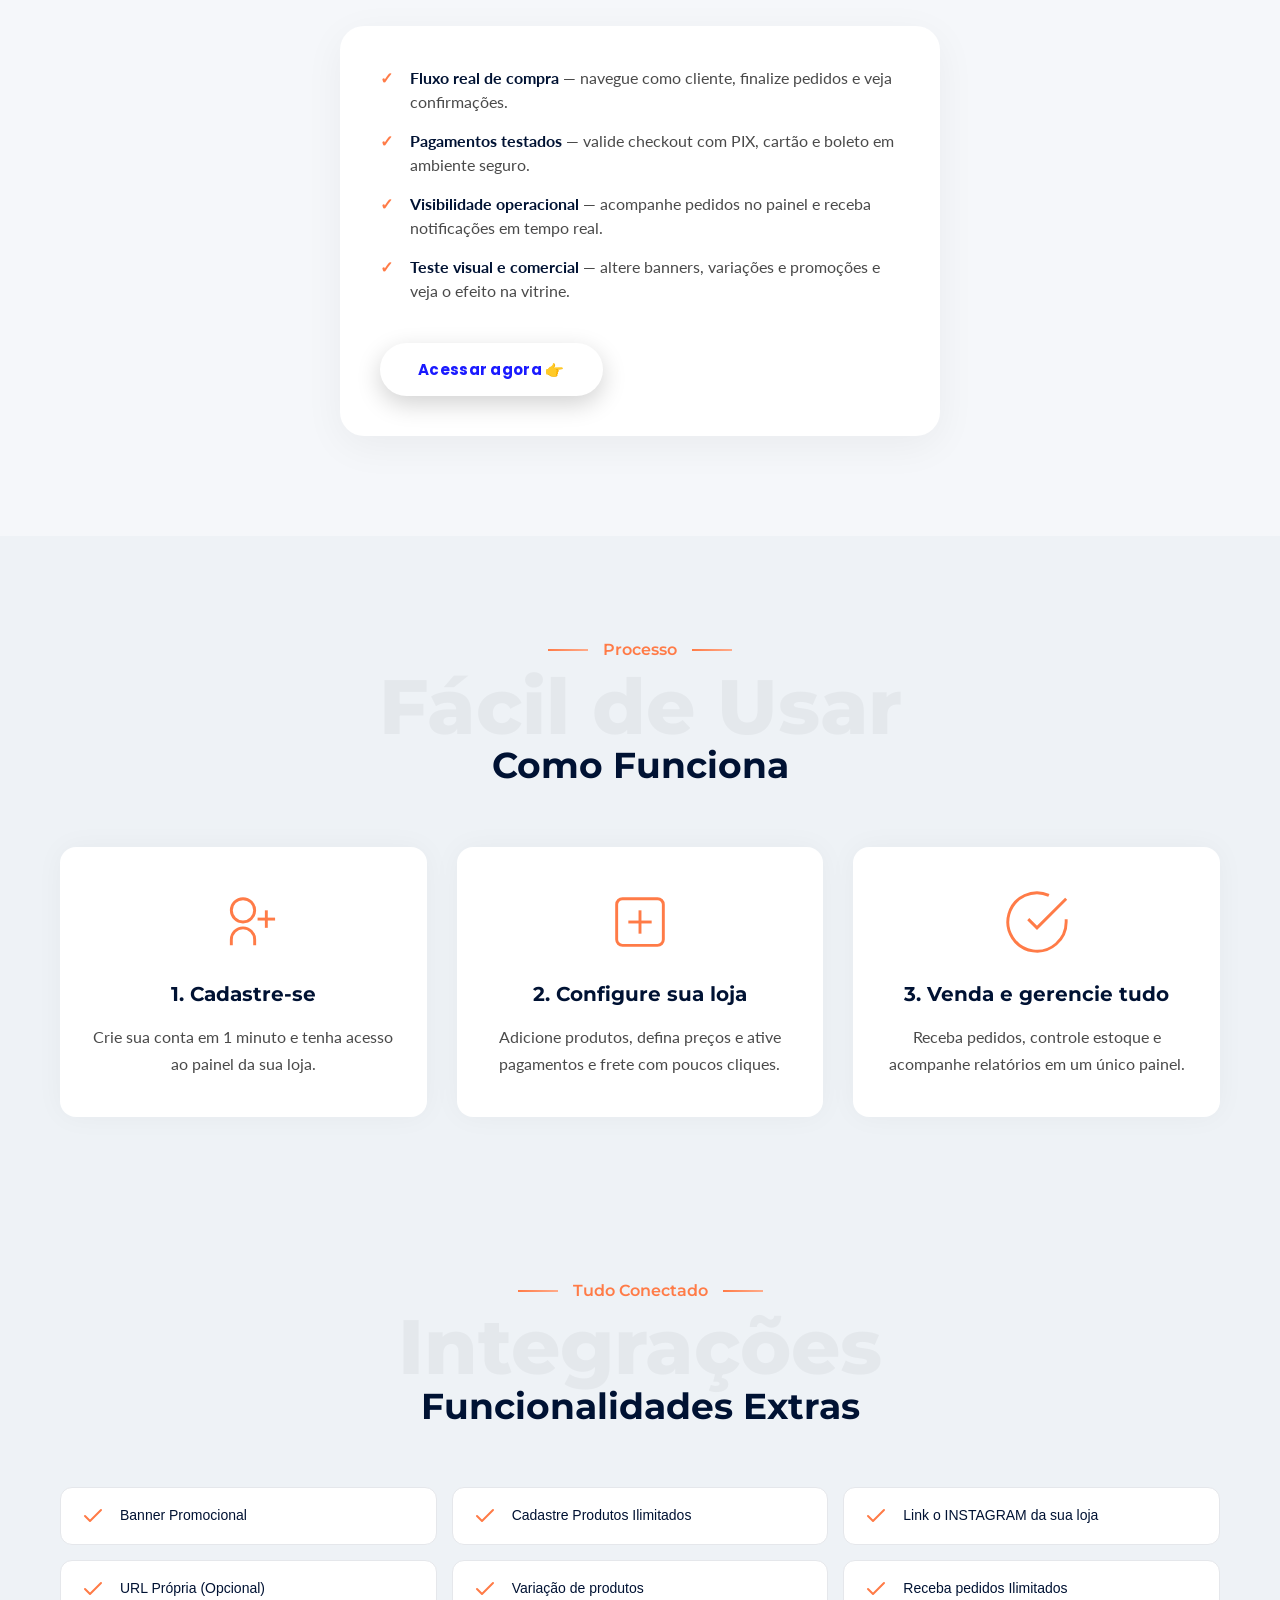
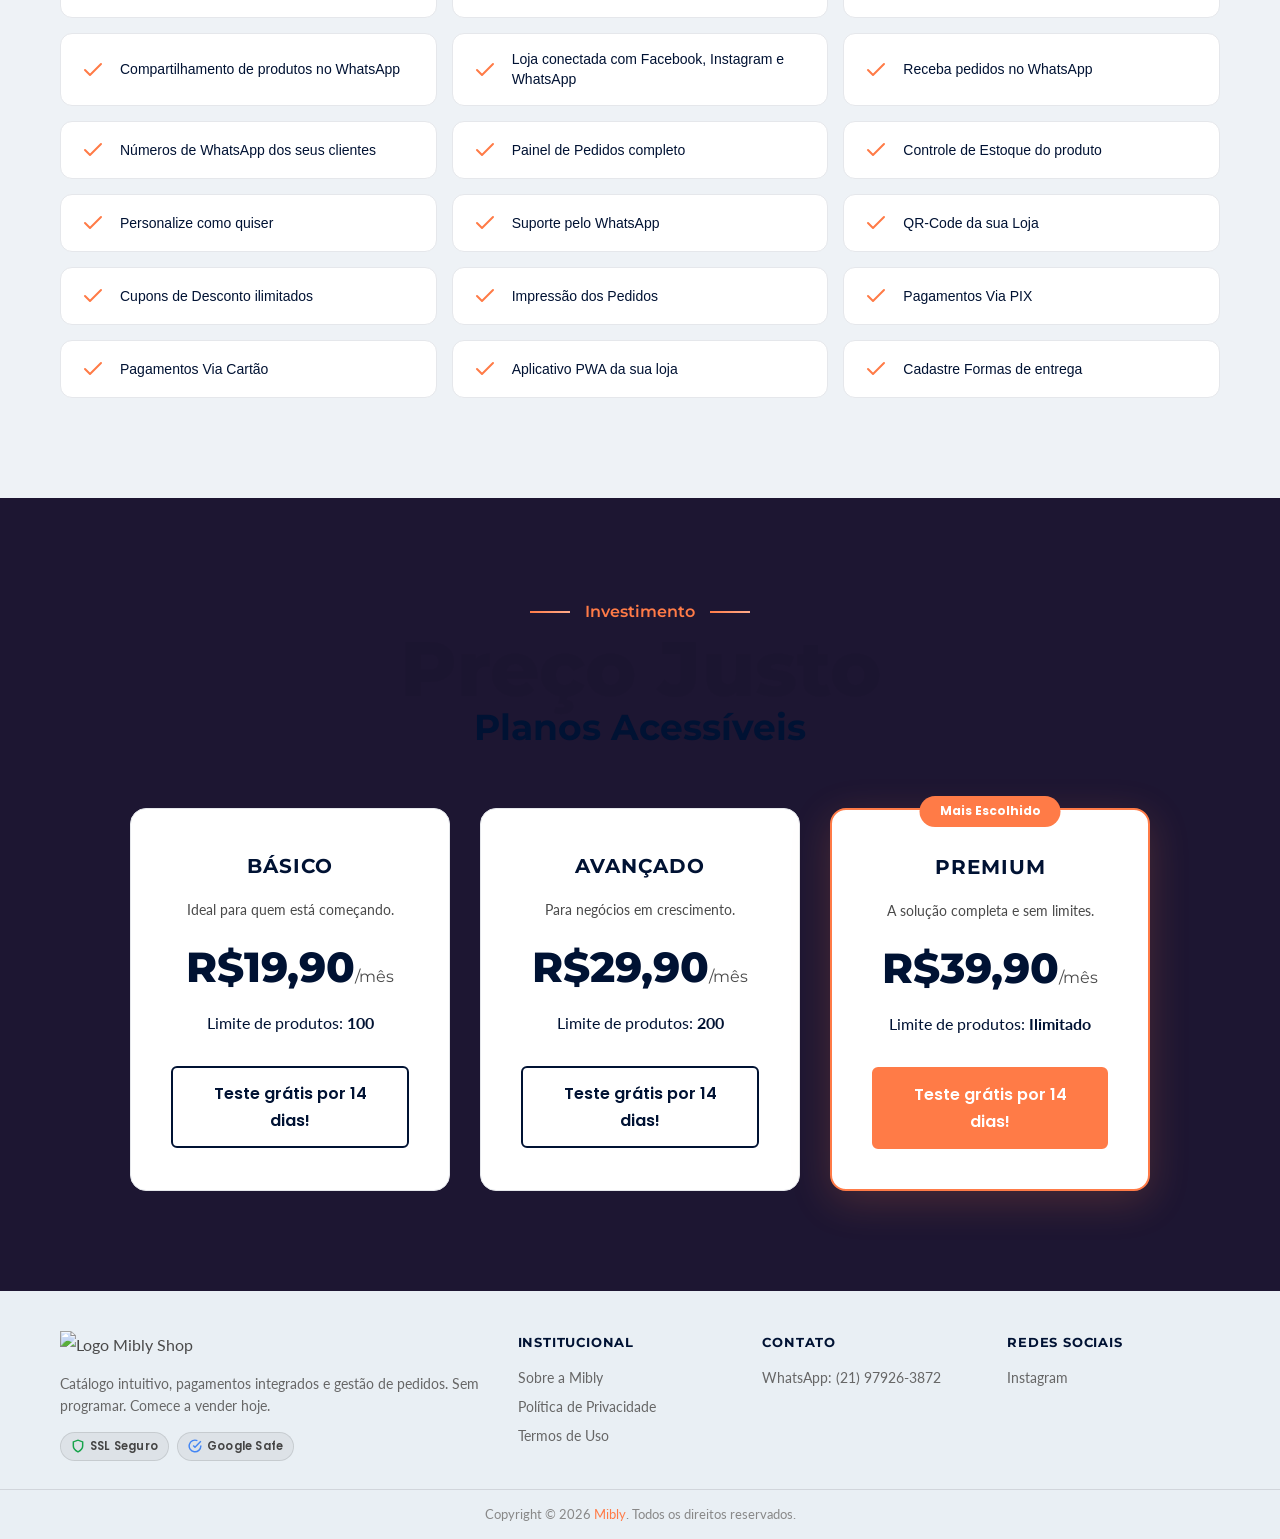
==== commit 0bd4e27f: "Add files via upload" ====
--- a/LandingPages/MiblyShop/index.html
+++ b/LandingPages/MiblyShop/index.html
@@ -10,14 +10,17 @@
     <link href="https://fonts.googleapis.com/css2?family=Montserrat:wght@400;500;600;700;800&family=Lato:wght@300;400;700&family=Poppins:wght@400;500;600;700&display=swap" rel="stylesheet">
     <link rel="icon" href="img/favicon.png" type="image/png">
     <link rel="stylesheet" href="styles.css">
+    <link rel="apple-touch-icon" sizes="180x180" href="img/favicon/apple-touch-icon.png">
+    <link rel="icon" type="image/png" sizes="32x32" href="img/favicon/favicon-32x32.png">
+    <link rel="icon" type="image/png" sizes="16x16" href="img/favicon/favicon-16x16.png">
+    <link rel="manifest" href="img/favicon/site.webmanifest">
 </head>
 <body>
 
-    <!-- ========== NAVBAR ========== -->
     <header class="navbar" id="navbar">
         <div class="container nav-wrap">
             <a href="#" class="logo">
-                <img src="img/Logo.png" alt="Logo Mibly Shop" class="nav-logo-img">
+                <img src="img/logo.png" alt="Logo Mibly Shop" class="nav-logo-img">
                 <span class="logo-name">mibly<strong>.shop</strong></span></a>
             <nav class="nav-links" id="navLinks">
                 <a href="#" class="active">Conheça</a>
@@ -32,14 +35,10 @@
         </div>
     </header>
 
-    <!-- ========== HERO ========== -->
     <section class="hero">
-        <!-- Diagonal orange shape -->
         <div class="hero-shape"></div>
-        <!-- Cyan floating rings -->
         <div class="hero-ring ring-1"></div>
         <div class="hero-ring ring-2"></div>
-        <!-- Small diamond -->
         <div class="hero-diamond"></div>
 
         <div class="container hero-grid">
@@ -53,13 +52,10 @@
             </div>
             <div class="hero-visual">
                 <div class="phones-wrap">
-
-                    <!-- Phone BACK: purple dashboard (AppVenture left phone) -->
                     <div class="phone-frame phone-back pf-dark">
                         <div class="phone-notch pn-dark"></div>
                         <img style="height: 100%;width: 100%;" src="img/Checkout.png" alt="">
                         <div style="display: none;" class="ps-dark">
-                            <!-- Top bar icon -->
                             <div class="ps-topbar">
                                 <svg width="22" height="18" viewBox="0 0 22 18" fill="none">
                                     <rect x="0" y="12" width="4" height="6" rx="1" fill="rgba(255,255,255,.5)"/>
@@ -68,10 +64,8 @@
                                     <rect x="18" y="0" width="4" height="18" rx="1" fill="#fff"/>
                                 </svg>
                             </div>
-                            <!-- Greeting -->
                             <div class="ps-greeting">Olá, Lojista</div>
                             <div class="ps-greet-sub">6 pedidos pendentes</div>
-                            <!-- Task Card -->
                             <div class="ps-task-card">
                                 <div class="ps-task-title">Design do Catálogo</div>
                                 <div class="ps-task-sub">Adicionar produtos</div>
@@ -80,7 +74,6 @@
                                     <div class="ps-avatar" style="background:#93c5fd; margin-left:-8px;"></div>
                                 </div>
                             </div>
-                            <!-- Monthly Review -->
                             <div class="ps-review-title">Resumo do Mês</div>
                             <div class="ps-stats-row">
                                 <div class="ps-stat-card">
@@ -92,7 +85,6 @@
                                     <div class="ps-stat-label">Em aberto</div>
                                 </div>
                             </div>
-                            <!-- Nav bar -->
                             <div class="ps-navbar">
                                 <svg width="18" height="18" viewBox="0 0 24 24" fill="none" stroke="rgba(255,255,255,.6)" stroke-width="2"><path d="M3 9l9-7 9 7v11a2 2 0 0 1-2 2H5a2 2 0 0 1-2-2z"/></svg>
                                 <svg width="18" height="18" viewBox="0 0 24 24" fill="none" stroke="#fff" stroke-width="2"><rect x="3" y="3" width="7" height="7"/><rect x="14" y="3" width="7" height="7"/><rect x="3" y="14" width="7" height="7"/><rect x="14" y="14" width="7" height="7"/></svg>
@@ -102,46 +94,46 @@
                         </div>
                     </div>
 
-                    <!-- Phone FRONT: light onboarding screen (AppVenture right phone) -->
+                    
                     <div class="phone-frame phone-front pf-light">
                         <div class="phone-notch"></div>
                         <img style="height: 100%;width: 100%;" src="img/Loja.png">
-                        <!-- div invisivel - apagar em breve -->
+                        
                         <div style="display: none;" class="ps-light">
-                            <!-- Geometric Art -->
+                            
                             <div class="ps-art">
                                 <svg viewBox="0 0 260 200" fill="none" xmlns="http://www.w3.org/2000/svg" style="width:100%;height:100%;">
-                                    <!-- Background rect -->
+                                    
                                     <rect width="260" height="200" fill="#e8eaf6"/>
-                                    <!-- Large circles -->
+                                    
                                     <circle cx="60" cy="80" r="48" fill="#3949ab" opacity=".85"/>
                                     <circle cx="170" cy="50" r="36" fill="#5c6bc0" opacity=".7"/>
                                     <circle cx="210" cy="130" r="30" fill="#90caf9" opacity=".8"/>
                                     <circle cx="100" cy="160" r="28" fill="#b0bec5" opacity=".5"/>
-                                    <!-- Half circles -->
+                                    
                                     <path d="M130 40 A40 40 0 0 1 210 40 Z" fill="#1a237e" opacity=".6"/>
                                     <path d="M30 150 A30 30 0 0 0 90 150 Z" fill="#5c6bc0" opacity=".4"/>
-                                    <!-- Wavy lines -->
+                                    
                                     <path d="M40 100 Q80 70 120 100 Q160 130 200 100 Q230 80 260 95" stroke="#3949ab" stroke-width="2.5" fill="none" opacity=".5"/>
                                     <path d="M40 115 Q80 85 120 115 Q160 145 200 115 Q230 95 260 110" stroke="#5c6bc0" stroke-width="2" fill="none" opacity=".4"/>
-                                    <!-- Small dots -->
+                                    
                                     <circle cx="150" cy="30" r="5" fill="#1a237e" opacity=".7"/>
                                     <circle cx="165" cy="20" r="4" fill="#3949ab" opacity=".5"/>
                                     <circle cx="140" cy="18" r="3" fill="#5c6bc0" opacity=".5"/>
                                     <circle cx="230" cy="80" r="6" fill="#1a237e" opacity=".4"/>
                                     <circle cx="245" cy="55" r="4" fill="#3949ab" opacity=".4"/>
-                                    <!-- Leaf shapes -->
+                                    
                                     <path d="M180 155 Q200 130 220 155 Q200 180 180 155Z" fill="#90caf9" opacity=".6"/>
                                     <path d="M55 45 Q75 20 95 45 Q75 70 55 45Z" fill="#7986cb" opacity=".5"/>
                                 </svg>
                             </div>
-                            <!-- Text content -->
+                            
                             <div class="ps-light-body">
                                 <div class="ps-light-title">Gerencie seu catálogo</div>
                                 <div class="ps-light-sub">Catálogo digital para bombar suas vendas na sua região</div>
                                 <a href="https://mibly.shop/comece" class="ps-light-btn">Começar</a>
                             </div>
-                            <!-- Nav dots -->
+                            
                             <div class="ps-dots">
                                 <span class="ps-dot active"></span>
                                 <span class="ps-dot"></span>
@@ -155,7 +147,7 @@
         </div>
     </section>
 
-    <!-- ========== BENEFITS (New Section) ========== -->
+    
     <section class="benefits-new" id="beneficios">
         <div class="container text-center">
             <div class="section-label">
@@ -184,13 +176,13 @@
                 </div>
                 <div class="ben-card">
                     <div class="ben-icon">📦</div>
-                    <h3>Logística integrada</h3>
-                    <p>Cálculo de frete e integração com transportadoras para entregas mais ágeis.</p>
+                    <h3>Gestão de Frete</h3>
+                    <p>Configure valores por bairros e regiões e ofereça entregas sob medida.</p>
                 </div>
                 <div class="ben-card">
-                    <div class="ben-icon">🤝</div>
-                    <h3>Melhor experiência ao cliente</h3>
-                    <p>Confirmação automática e rastreio de pedidos que aumentam a confiança.</p>
+                    <div class="ben-icon">🎨</div>
+                    <h3>Design e Navegação</h3>
+                    <p>Layout limpo e intuitivo: menus claros, categorias bem definidas e filtros eficientes.</p>
                 </div>
                 <div class="ben-card">
                     <div class="ben-icon">🔒</div>
@@ -201,7 +193,7 @@
         </div>
     </section>
 
-    <!-- ========== PAIN POINTS (Antes / Depois) ========== -->
+    
     <section class="pain-points-section">
         <div class="container text-center">
             <div class="section-label">
@@ -213,7 +205,7 @@
             <h2 class="section-heading">Sinta a Diferença</h2>
             
             <div class="pain-grid">
-                <!-- ANTES -->
+                
                 <div class="pain-card antes">
                     <div class="pain-header">
                         <h3>Antes</h3>
@@ -243,7 +235,7 @@
                     </ul>
                 </div>
 
-                <!-- DEPOIS -->
+                
                 <div class="pain-card depois">
                     <div class="pain-header">
                         <h3>Depois</h3>
@@ -276,7 +268,7 @@
         </div>
     </section>
 
-    <!-- ========== DEMO STORE ========== -->
+    
     <section class="demo-section" id="demonstracao">
         <div class="container text-center">
             <div class="watermark-text">Na Prática</div>
@@ -300,7 +292,7 @@
         </div>
     </section>
 
-    <!-- ========== HOW IT WORKS ========== -->
+    
     <section class="how-section" id="how">
         <div class="container text-center">
             <div class="section-label">
@@ -336,7 +328,7 @@
         </div>
     </section>
 
-    <!-- ========== BENEFITS / SPECS GRID ========== -->
+    
     <section class="benefits-section" id="benefits">
         <div class="container text-center">
             <div class="section-label">
@@ -347,7 +339,7 @@
             <div class="watermark-text">Integrações</div>
             <h2 class="section-heading">Funcionalidades Extras</h2>
             <div class="specs-grid">
-                <!-- 21 items -->
+                
                 <div class="spec-card"><div class="spec-icon"><svg viewBox="0 0 24 24" fill="none" stroke="var(--orange)" stroke-width="2" stroke-linecap="round" stroke-linejoin="round"><polyline points="20 6 9 17 4 12"></polyline></svg></div><span>Banner Promocional</span></div>
                 <div class="spec-card"><div class="spec-icon"><svg viewBox="0 0 24 24" fill="none" stroke="var(--orange)" stroke-width="2" stroke-linecap="round" stroke-linejoin="round"><polyline points="20 6 9 17 4 12"></polyline></svg></div><span>Cadastre Produtos Ilimitados</span></div>
                 <div class="spec-card"><div class="spec-icon"><svg viewBox="0 0 24 24" fill="none" stroke="var(--orange)" stroke-width="2" stroke-linecap="round" stroke-linejoin="round"><polyline points="20 6 9 17 4 12"></polyline></svg></div><span>Link o INSTAGRAM da sua loja</span></div>
@@ -371,7 +363,7 @@
                 <div class="spec-card"><div class="spec-icon"><svg viewBox="0 0 24 24" fill="none" stroke="var(--orange)" stroke-width="2" stroke-linecap="round" stroke-linejoin="round"><polyline points="20 6 9 17 4 12"></polyline></svg></div><span>Cadastre Formas de entrega</span></div>
             </div>
         </div>
-        <!-- SVG Gradient Definitions -->
+        
         <svg width="0" height="0" style="position:absolute">
             <defs>
                 <linearGradient id="g1" x1="0%" y1="0%" x2="100%" y2="100%">
@@ -388,8 +380,8 @@
 
 
 
-    <!-- ========== PRICING ========== -->
-    <!-- TODO: Aguardando informações dos planos amanhã (Modelo 3 níveis, destaque de economia, plano entrada) -->
+    
+    
     <section class="pricing-section" id="pricing">
         <div class="container text-center">
             <div class="section-label">
@@ -400,7 +392,7 @@
             <div class="watermark-text">Preço Justo</div>
             <h2 class="section-heading">Planos Acessíveis</h2>
             <div class="pricing-grid">
-                <!-- BÁSICO -->
+                
                 <div class="price-card">
                     <h4>Básico</h4>
                     <p class="price-sub">Ideal para quem está começando.</p>
@@ -409,7 +401,7 @@
                     <a href="https://mibly.shop/comece/cadastrar/" class="btn-price">Teste grátis por 14 dias!</a>
                 </div>
 
-                <!-- AVANÇADO -->
+                
                 <div class="price-card">
                     <h4>Avançado</h4>
                     <p class="price-sub">Para negócios em crescimento.</p>
@@ -418,7 +410,7 @@
                     <a href="https://mibly.shop/comece/cadastrar/" class="btn-price">Teste grátis por 14 dias!</a>
                 </div>
 
-                <!-- PREMIUM -->
+                
                 <div class="price-card featured">
                     <div class="price-badge">Mais Escolhido</div>
                     <h4>Premium</h4>
@@ -466,18 +458,24 @@
 
 
 
-    <!-- ========== FOOTER ========== -->
-    <!-- TODO: Aguardando informações de rodapé amanhã (Links institucionais, redes sociais, logo, favicon, contato) -->
+    
+    
     <footer class="footer">
         <div class="container footer-grid">
             <div class="footer-brand">
-                <a href="#" class="logo" style="margin-bottom: 20px;">
-                    <img src="img/Logo2.png" alt="Logo Mibly Shop" class="nav-logo-img">
+                <a href="#" class="logo" style="margin-bottom: 16px;">
+                    <img src="img/logo2.png" alt="Logo Mibly Shop" class="nav-logo-img">
                 </a>
-                <p>Solução robusta para comércio eletrônico. Oferecemos catálogo online intuitivo, pagamentos integrados (PIX e cartão), gestão de pedidos e recursos de envio — tudo sem necessidade de desenvolvimento. Priorizamos segurança e conformidade, com monitoramento, backups e suporte técnico dedicado. Teste a loja em ambiente realista e comece a vender rapidamente com relatórios e métricas para orientar suas decisões.</p>
+                <p>Catálogo intuitivo, pagamentos integrados e gestão de pedidos. Sem programar. Comece a vender hoje.</p>
                 <div class="security-seals">
-                    <img src="https://img.shields.io/badge/Segurança-SSL_Certificado-success?style=for-the-badge&logo=letsencrypt&logoColor=white" alt="Certificado SSL Seguro">
-                    <img src="https://img.shields.io/badge/Google-Safe_Browsing-4285F4?style=for-the-badge&logo=google&logoColor=white" alt="Google Safe Browsing">
+                    <span class="seal-badge">
+                        <svg width="14" height="14" viewBox="0 0 24 24" fill="none" stroke="currentColor" stroke-width="2.5"><path d="M12 22s8-4 8-10V5l-8-3-8 3v7c0 6 8 10 8 10z"/></svg>
+                        SSL Seguro
+                    </span>
+                    <span class="seal-badge">
+                        <svg width="14" height="14" viewBox="0 0 24 24" fill="none" stroke="currentColor" stroke-width="2.5"><path d="M22 11.08V12a10 10 0 1 1-5.93-9.14"/><polyline points="22 4 12 14.01 9 11.01"/></svg>
+                        Google Safe
+                    </span>
                 </div>
             </div>
             
@@ -491,15 +489,14 @@
             <div class="footer-links">
                 <h4>Contato</h4>
                 <a href="#">WhatsApp: (21) 97926-3872</a>
-                <!-- <a href="#">E-mail: contato@mibly.shop</a> -->
-                <!-- <a href="#">Endereço: Rua Exemplo, 123</a> -->
+                
+                
             </div>
 
             <div class="footer-links">
                 <h4>Redes Sociais</h4>
                 <a href="https://www.instagram.com/fabio_feques/">Instagram</a>
-                <!-- <a href="#">Facebook</a>
-                <a href="#">TikTok</a> -->
+                
             </div>
         </div>
         <div class="footer-bottom">
@@ -509,7 +506,7 @@
         </div>
     </footer>
 
-    <!-- ========== WHATSAPP FLOAT ========== -->
+    
     <a href="https://wa.me/5521979263872" class="whatsapp-float" aria-label="WhatsApp">
         <svg viewBox="0 0 32 32" fill="#fff"><path d="M16 3C9.37 3 4 8.37 4 15c0 2.12.56 4.12 1.53 5.85L4 29l8.38-1.47A12.94 12.94 0 0 0 16 28c6.63 0 12-5.37 12-12S22.63 3 16 3zm6.44 17.27c-.27.76-1.6 1.46-2.2 1.55-.56.08-1.27.12-2.05-.13a18.72 18.72 0 0 1-1.86-.69c-3.27-1.41-5.4-4.72-5.56-4.94-.16-.22-1.32-1.76-1.32-3.36s.84-2.38 1.13-2.71c.3-.33.65-.41.87-.41h.63c.2 0 .47-.08.73.56.27.65.93 2.27 1.01 2.44.08.16.14.36.03.57-.11.22-.16.36-.33.55-.16.19-.34.42-.49.57-.16.16-.33.33-.14.65.19.33.84 1.38 1.8 2.24 1.24 1.1 2.28 1.44 2.6 1.6.33.16.52.14.71-.08.19-.22.84-.98 1.06-1.32.22-.33.44-.27.76-.16.33.11 2.05.97 2.4 1.14.35.17.58.25.67.39.08.14.08.82-.19 1.58z"/></svg>
     </a>
--- a/LandingPages/MiblyShop/styles.css
+++ b/LandingPages/MiblyShop/styles.css
@@ -1,9 +1,3 @@
-/* =============================================
-   MIBLY LANDING PAGE
-   Fonts: Montserrat (headings), Lato (body), Poppins (nav/btns)
-   Colors: Mibly palette from inicio.mibly.shop
-   ============================================= */
-
 :root {
   --orange: #ff7b47;
   --orange-light: #ff9b6b;
@@ -28,6 +22,12 @@
   margin: 0; padding: 0; box-sizing: border-box;
 }
 
+html, body {
+  overflow-x: hidden !important;
+  width: 100%;
+  max-width: 100vw;
+}
+
 html { scroll-behavior: smooth; }
 
 body {
@@ -35,7 +35,6 @@
   color: var(--body-text);
   font-size: 16px;
   line-height: 1.7;
-  overflow-x: hidden;
   background: var(--white);
 }
 
@@ -52,7 +51,7 @@
 .container { max-width: 1200px; margin: 0 auto; padding: 0 20px; }
 .text-center { text-align: center; }
 
-/* ===================== NAVBAR ===================== */
+
 .navbar {
   position: fixed; top: 0; left: 0; width: 100%; z-index: 1000;
   padding: 18px 0;
@@ -121,7 +120,6 @@
   border-radius: 2px; transition: .3s;
 }
 
-/* ===================== HERO ===================== */
 .hero {
   position: relative;
   min-height: 100vh;
@@ -130,9 +128,9 @@
   display: flex;
   align-items: center;
   padding-top: 80px;
-}
-
-/* Dot-grid texture overlay */
+  max-width: 100vw;
+}
+
 .hero::before {
   content: '';
   position: absolute;
@@ -143,7 +141,6 @@
   pointer-events: none;
 }
 
-/* Subtle glow blobs */
 .hero::after {
   content: '';
   position: absolute;
@@ -155,7 +152,6 @@
   pointer-events: none;
 }
 
-/* Kept for backward compat but hidden */
 .hero-shape { display: none; }
 
 .hero-ring {
@@ -201,7 +197,6 @@
   line-height: 1.75;
 }
 
-/* AppVenture-style CTA: solid white pill */
 .btn-hero {
   display: inline-block;
   background: var(--white);
@@ -230,7 +225,6 @@
   align-items: center;
 }
 
-/* Watch Video style button */
 .btn-hero-outline {
   display: inline-flex;
   align-items: center;
@@ -306,29 +300,26 @@
   align-items: center;
   position: relative;
   z-index: 2;
-  /* gives space for both phones */
+
   min-width: 480px;
 }
 
-/* Phones wrapper — explicit dimensions for absolute positioning */
 .phones-wrap {
   position: relative;
   width: 500px;
   height: 640px;
 }
 
-/* Back phone — dark dashboard, left side, lower */
 .phones-wrap .phone-back {
   position: absolute;
   left: 0;
-  top: 100px; /* shift down to match AppVenture */
+  top: 100px; 
   z-index: 3;
   width: 260px;
   height: 520px;
   animation: float-back 5.5s ease-in-out infinite;
 }
 
-/* Front phone — light onboarding, right side, higher */
 .phones-wrap .phone-front {
   position: absolute;
   right: 0;
@@ -349,7 +340,6 @@
   50% { transform: translateY(-14px); }
 }
 
-/* Phone Frame (reusable) */
 .phone-frame {
   width: 290px; height: 580px;
   background: #fff;
@@ -362,7 +352,6 @@
 }
 .phone-sm { width: 250px; height: 500px; }
 
-/* Floating info card beside phone (AppVenture style) */
 .hero-card {
   position: absolute;
   right: -20px;
@@ -413,12 +402,10 @@
 .hero-blob:nth-child(3) { background: #1a1aff; opacity:.5; }
 .hero-blob:nth-child(4) { background: #223; border: 2px solid #1a1aff; }
 
-/* Alternate header for back phone */
 .screen-header-alt {
   background: linear-gradient(135deg, #ff7b47 0%, #ffab8a 100%);
 }
 
-/* Image-style card (taller, colored) */
 .sb-card-img {
   height: 72px;
   background: linear-gradient(135deg, #e0e7ff 0%, #c7d2fe 100%);
@@ -512,7 +499,6 @@
   color: #999;
 }
 
-/* ===================== SECTION HEADERS ===================== */
 section { padding: 100px 0; }
 
 .section-label {
@@ -547,8 +533,6 @@
   margin-bottom: 50px;
   position: relative;
 }
-
-/* ===================== PRODUCT HIGHLIGHT ===================== */
 .product-highlight {
   background: var(--light-bg);
   padding: 80px 0;
@@ -580,7 +564,6 @@
   width: 220px;
 }
 
-/* ===================== HOW IT WORKS ===================== */
 .how-section {
   background: var(--light-bg);
 }
@@ -615,7 +598,6 @@
   margin-bottom: 12px;
 }
 
-/* ===================== BENEFITS / SPECS GRID ===================== */
 .benefits-section {
   background: var(--light-bg);
   padding-top: 60px;
@@ -659,7 +641,6 @@
   line-height: 1.4;
 }
 
-/* ===================== ABOUT PRODUCT / FEATURES ===================== */
 .about-product {
   background: var(--light-bg);
 }
@@ -710,7 +691,6 @@
 }
 .feat-circle svg { width: 28px; height: 28px; }
 
-/* ===================== WITH MIBLY ===================== */
 .with-mibly {
   padding: 0;
 }
@@ -781,7 +761,6 @@
   box-shadow: 0 12px 28px rgba(29,22,50,.4);
 }
 
-/* ===================== GALLERY ===================== */
 .gallery-section {
   background: var(--white);
   padding-bottom: 60px;
@@ -820,7 +799,7 @@
 .gallery-phone.tilted-left:hover { transform: rotate(-8deg) translateY(0); }
 .gallery-phone.tilted-right:hover { transform: rotate(8deg) translateY(0); }
 
-/* ===================== USEFUL SECTION ===================== */
+
 .useful-section { padding: 0; }
 
 .useful-block {
@@ -851,7 +830,6 @@
   font-size: 16px;
 }
 
-/* ===================== TESTIMONIALS ===================== */
 .testi-section {
   background: var(--light-bg);
 }
@@ -900,7 +878,7 @@
   color: var(--body-text);
 }
 
-/* ===================== BRAND BAR ===================== */
+
 .brand-bar {
   background: linear-gradient(135deg, var(--navy) 0%, #2a1f4e 50%, #3d2d6b 100%);
   padding: 35px 0;
@@ -920,7 +898,6 @@
   opacity: .85;
 }
 
-/* ===================== FAQ ===================== */
 .faq-section {
   background: var(--light-bg);
 }
@@ -965,8 +942,6 @@
   font-size: 15px;
   line-height: 1.8;
 }
-
-/* ===================== PRICING ===================== */
 .pricing-section {
   background: var(--navy);
 }
@@ -984,7 +959,7 @@
   border-radius: 16px;
   padding: 40px;
   width: 100%;
-  max-width: 320px; /* Revert back to 320px now that lists are removed */
+  max-width: 320px; 
   position: relative;
   transition: .3s;
   text-align: center;
@@ -1146,7 +1121,6 @@
   transform: translateY(-2px);
 }
 
-/* ===================== TEAM ===================== */
 .team-section {
   background: var(--light-bg);
 }
@@ -1189,7 +1163,6 @@
   color: var(--body-text);
 }
 
-/* ===================== CONTACT ===================== */
 .contact-section {
   background: var(--white);
   padding: 80px 0;
@@ -1218,58 +1191,79 @@
   color: var(--white);
 }
 
-/* ===================== FOOTER ===================== */
 .footer {
   background: #e9eff4;
   color: #4a4a4a;
-  padding-top: 60px;
+  padding-top: 40px;
 }
 
 .footer-grid {
   display: flex;
   justify-content: space-between;
-  gap: 40px;
-  margin-bottom: 40px;
+  gap: 32px;
+  margin-bottom: 28px;
 }
 
 .footer-brand { flex: 2; }
-.footer-brand h3 {
-  font-size: 28px;
-  color: var(--heading);
-  margin-bottom: 10px;
-}
+.footer-brand p {
+  font-size: 13.5px;
+  line-height: 1.6;
+  color: #666;
+  margin-top: 6px;
+}
+
+.seal-badge {
+  display: inline-flex;
+  align-items: center;
+  gap: 5px;
+  font-size: 11.5px;
+  font-weight: 600;
+  font-family: var(--font-nav);
+  color: #444;
+  background: rgba(0,0,0,.05);
+  border: 1px solid rgba(0,0,0,.10);
+  border-radius: 20px;
+  padding: 4px 10px;
+  letter-spacing: .2px;
+}
+.seal-badge svg { flex-shrink: 0; stroke: #16a34a; }
+.seal-badge:last-child svg { stroke: #4285F4; }
+
 .security-seals {
   display: flex;
-  gap: 12px;
-  margin-top: 25px;
+  gap: 8px;
+  margin-top: 14px;
   flex-wrap: wrap;
-}
-.security-seals img {
-  height: 28px;
-  border-radius: 4px;
 }
 
 .footer-links {
   flex: 1;
   display: flex;
   flex-direction: column;
-  gap: 8px;
+  gap: 6px;
 }
 .footer-links h4 {
   color: var(--heading);
-  font-size: 18px;
-  margin-bottom: 10px;
+  font-size: 13px;
+  font-weight: 700;
+  text-transform: uppercase;
+  letter-spacing: .8px;
+  margin-bottom: 8px;
+}
+.footer-links a {
+  font-size: 13.5px;
+  color: #666;
 }
 .footer-links a:hover { color: var(--orange); padding-left: 4px; }
 
 .footer-bottom {
   border-top: 1px solid #d1d5db;
-  padding: 20px 0;
-  font-size: 14px;
+  padding: 14px 0;
+  font-size: 12.5px;
+  color: #888;
 }
 .footer-bottom a { color: var(--orange); }
 
-/* ===================== WHATSAPP FLOAT ===================== */
 .whatsapp-float {
   position: fixed;
   bottom: 24px; right: 24px;
@@ -1291,9 +1285,7 @@
 }
 
 
-/* ===================== APPVENTURE PHONE SCREENS ===================== */
-
-/* Dark phone (purple dashboard) */
+
 .pf-dark {
   background: linear-gradient(160deg, #3949ab 0%, #283593 40%, #1a237e 100%) !important;
   border-color: rgba(255,255,255,.15) !important;
@@ -1353,7 +1345,6 @@
   margin-left: -16px; margin-right: -16px;
 }
 
-/* Light phone (onboarding) */
 .pf-light { background: #fff; border-color: rgba(255,255,255,.4); }
 .ps-light { height: 100%; display: flex; flex-direction: column; overflow: hidden; }
 .ps-art {
@@ -1385,8 +1376,6 @@
 .ps-dot { width: 6px; height: 6px; border-radius: 50%; background: #c5cae9; }
 .ps-dot.active { background: #3949ab; width: 18px; border-radius: 3px; }
 
-/* ===================== ANIMATIONS ===================== */
-
 .reveal {
   opacity: 0;
   transform: translateY(30px);
@@ -1396,8 +1385,6 @@
   opacity: 1;
   transform: translateY(0);
 }
-
-/* ===================== RESPONSIVE ===================== */
 @media (max-width: 1024px) {
   .features-layout { flex-direction: column; }
   .feat-col.left .feat-row { justify-content: flex-start; }
@@ -1409,7 +1396,7 @@
   .nav-links { 
     display: flex; flex-direction: column;
     position: absolute; top: 100%; left: 0; width: 100%;
-    background: rgba(13, 13, 128, 0.98); /* Mibly dark blue */
+    background: rgba(13, 13, 128, 0.98);
     backdrop-filter: blur(10px);
     padding: 0;
     gap: 0;
@@ -1433,17 +1420,17 @@
     border-bottom: none;
   }
   .nav-toggle { display: block; }
-
-  .hero-shape { width: 100%; clip-path: polygon(0 0, 100% 0, 100% 70%, 0 100%); }
-  .hero-grid { flex-direction: column; text-align: center; padding: 40px 0; }
-  .hero-text { padding-right: 0; margin-bottom: 40px; }
-  .hero-text p { margin: 0 auto 35px; }
+  .hero-grid { flex-direction: column; text-align: center; padding: 60px 0 20px; justify-content: center; }
+  .hero-text { padding-right: 0; margin-bottom: 30px; width: 100%; min-width: 0; }
+  .hero-text h1 { font-size: clamp(28px, 7vw, 42px); word-break: break-word; }
+  .hero-text p { margin: 0 auto 30px; width: 100%; }
   .hero-ring { display: none; }
-  .hero-btns-row{
-  justify-content: center;}
+  .hero-btns-row { justify-content: center; flex-direction: column; align-items: center; gap: 12px; }
+  .btn-hero, .btn-hero-outline { width: 100%; max-width: 340px; justify-content: center; text-align: center; }
+  
+  .hero-visual { display: flex; justify-content: center; align-items: flex-start; min-width: 0; width: 100%; overflow: visible; }
 
   .how-grid { grid-template-columns: 1fr; }
-  .specs-grid { grid-template-columns: repeat(2, 1fr); }
 
   .wm-block, .wm-block.reverse { flex-direction: column; }
   .wm-text { padding: 40px 30px; }
@@ -1469,15 +1456,30 @@
   .footer-grid { flex-direction: column; }
 }
 
+@media (max-width: 767px) {
+  .phones-wrap { width: 360px; height: 461px; }
+  .phones-wrap .phone-back { width: 187px; height: 374px; top: 72px; border-radius: 26px; }
+  .phones-wrap .phone-front { width: 209px; height: 418px; border-radius: 26px; }
+  .demo-content { padding: 25px 20px; }
+}
+
+@media (max-width: 420px) {
+  .phones-wrap { width: 300px; height: 384px; }
+  .phones-wrap .phone-back { width: 156px; height: 312px; top: 60px; border-radius: 22px; }
+  .phones-wrap .phone-front { width: 174px; height: 348px; border-radius: 22px; }
+}
+
 @media (max-width: 480px) {
-  .specs-grid { grid-template-columns: 1fr; }
+  .container { padding: 0 15px; }
+  .price-card, .ben-card, .pain-card, .demo-content, .all-plans-features { 
+    padding: 25px 15px !important; 
+  }
+  .demo-select { min-width: 100%; width: 100%; }
   .team-grid { grid-template-columns: 1fr; }
   .testi-authors { flex-direction: column; gap: 30px; }
-}
-
-/* ===================== NEW SECTIONS ===================== */
-
-/* --- New Benefits Grid --- */
+  .security-seals { justify-content: flex-start; }
+}
+
 .benefits-new {
   padding: 100px 0;
   background: #f5f7fa;
@@ -1525,7 +1527,6 @@
   .benefits-grid { grid-template-columns: 1fr; }
 }
 
-/* --- Pain Points (Antes/Depois) --- */
 .pain-points-section {
   padding: 100px 0;
   background: #fff;
@@ -1594,7 +1595,6 @@
   .pain-grid { grid-template-columns: 1fr; }
 }
 
-/* --- Demo Section --- */
 .demo-section {
   padding: 100px 0;
   background: #f5f7fa;
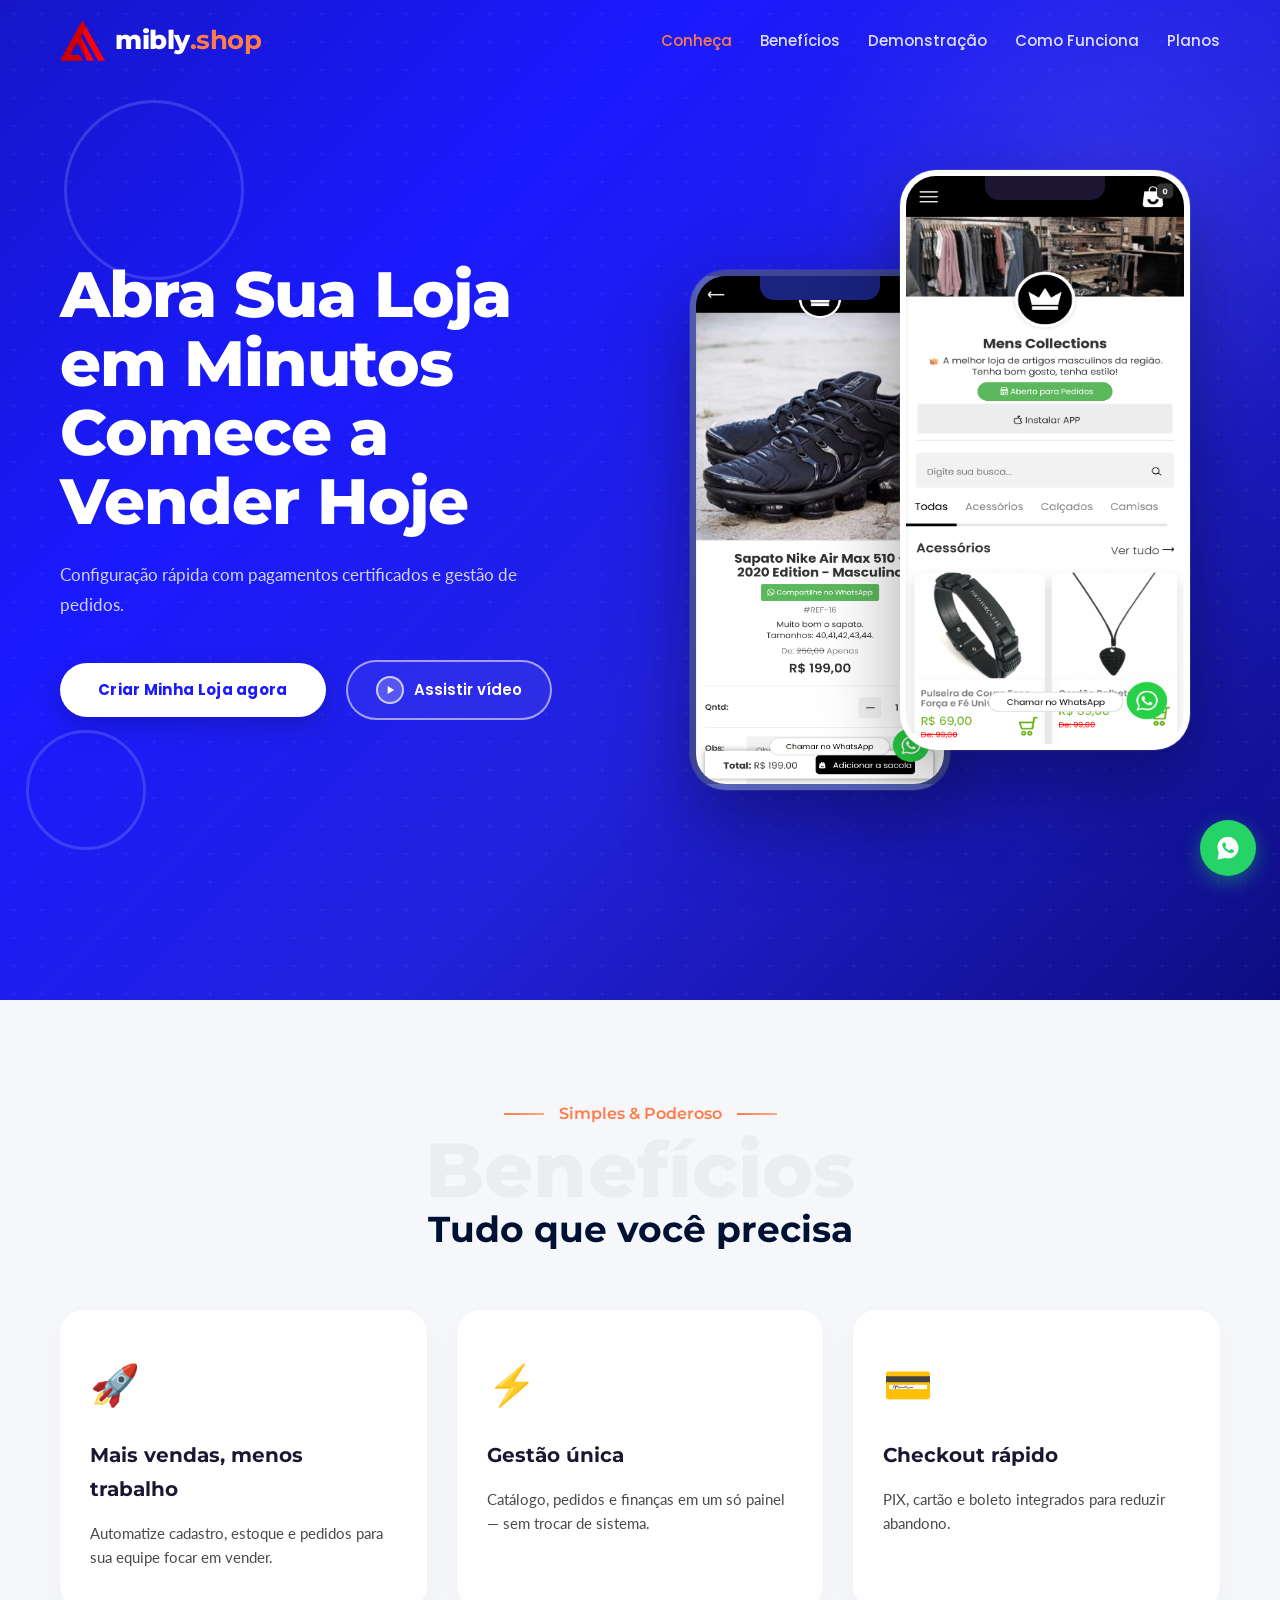
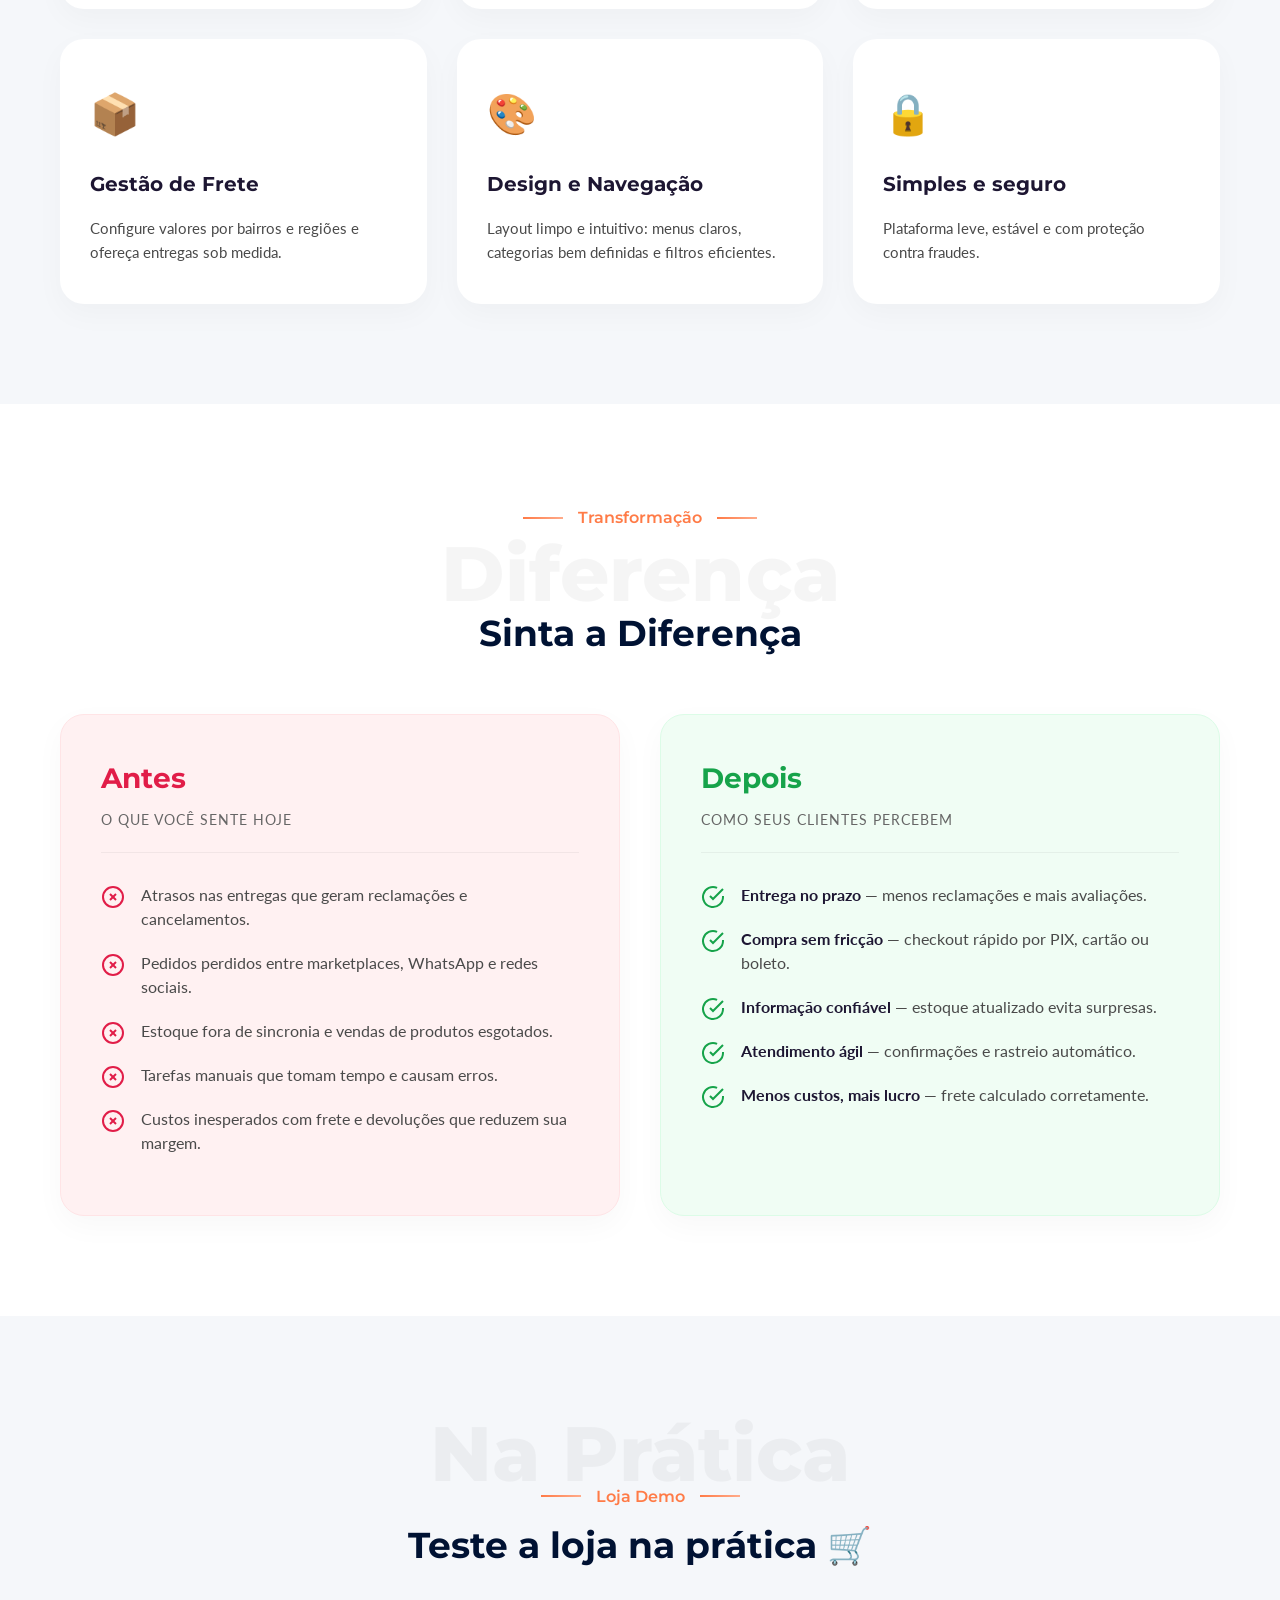
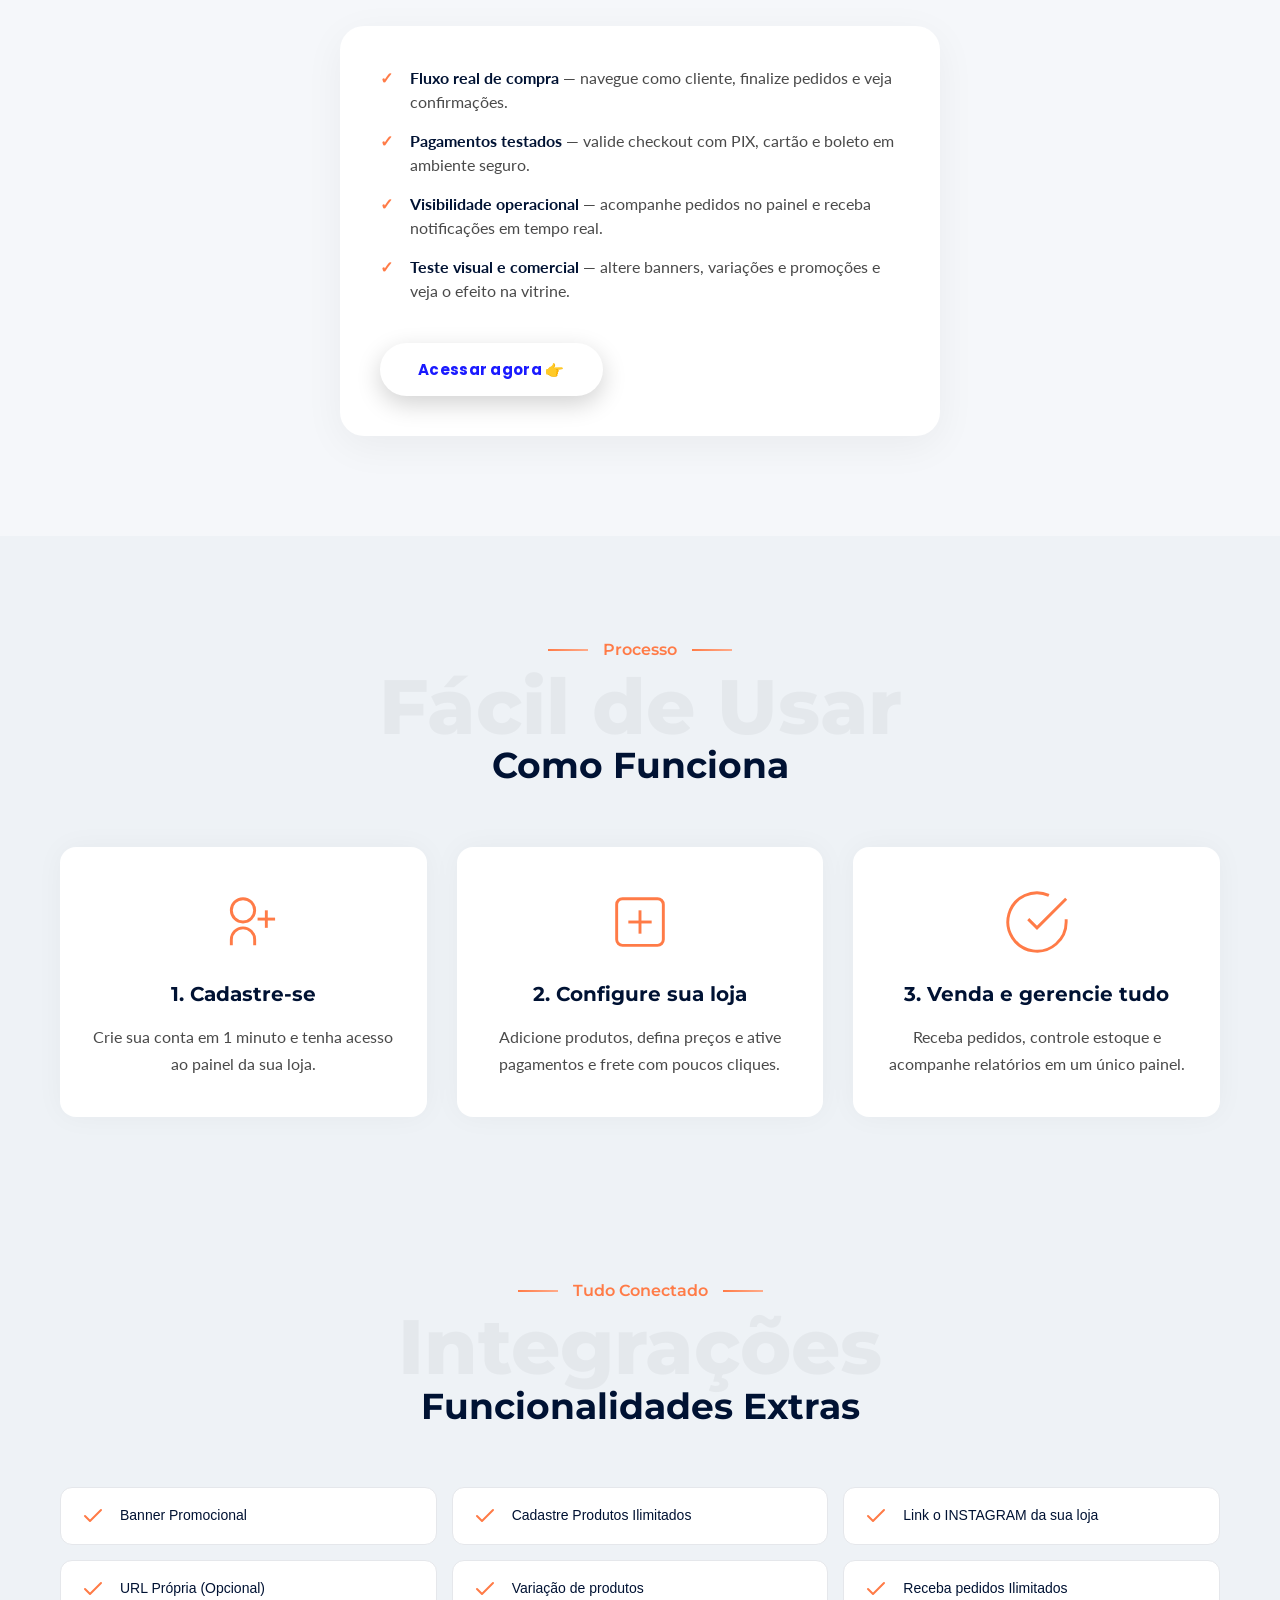
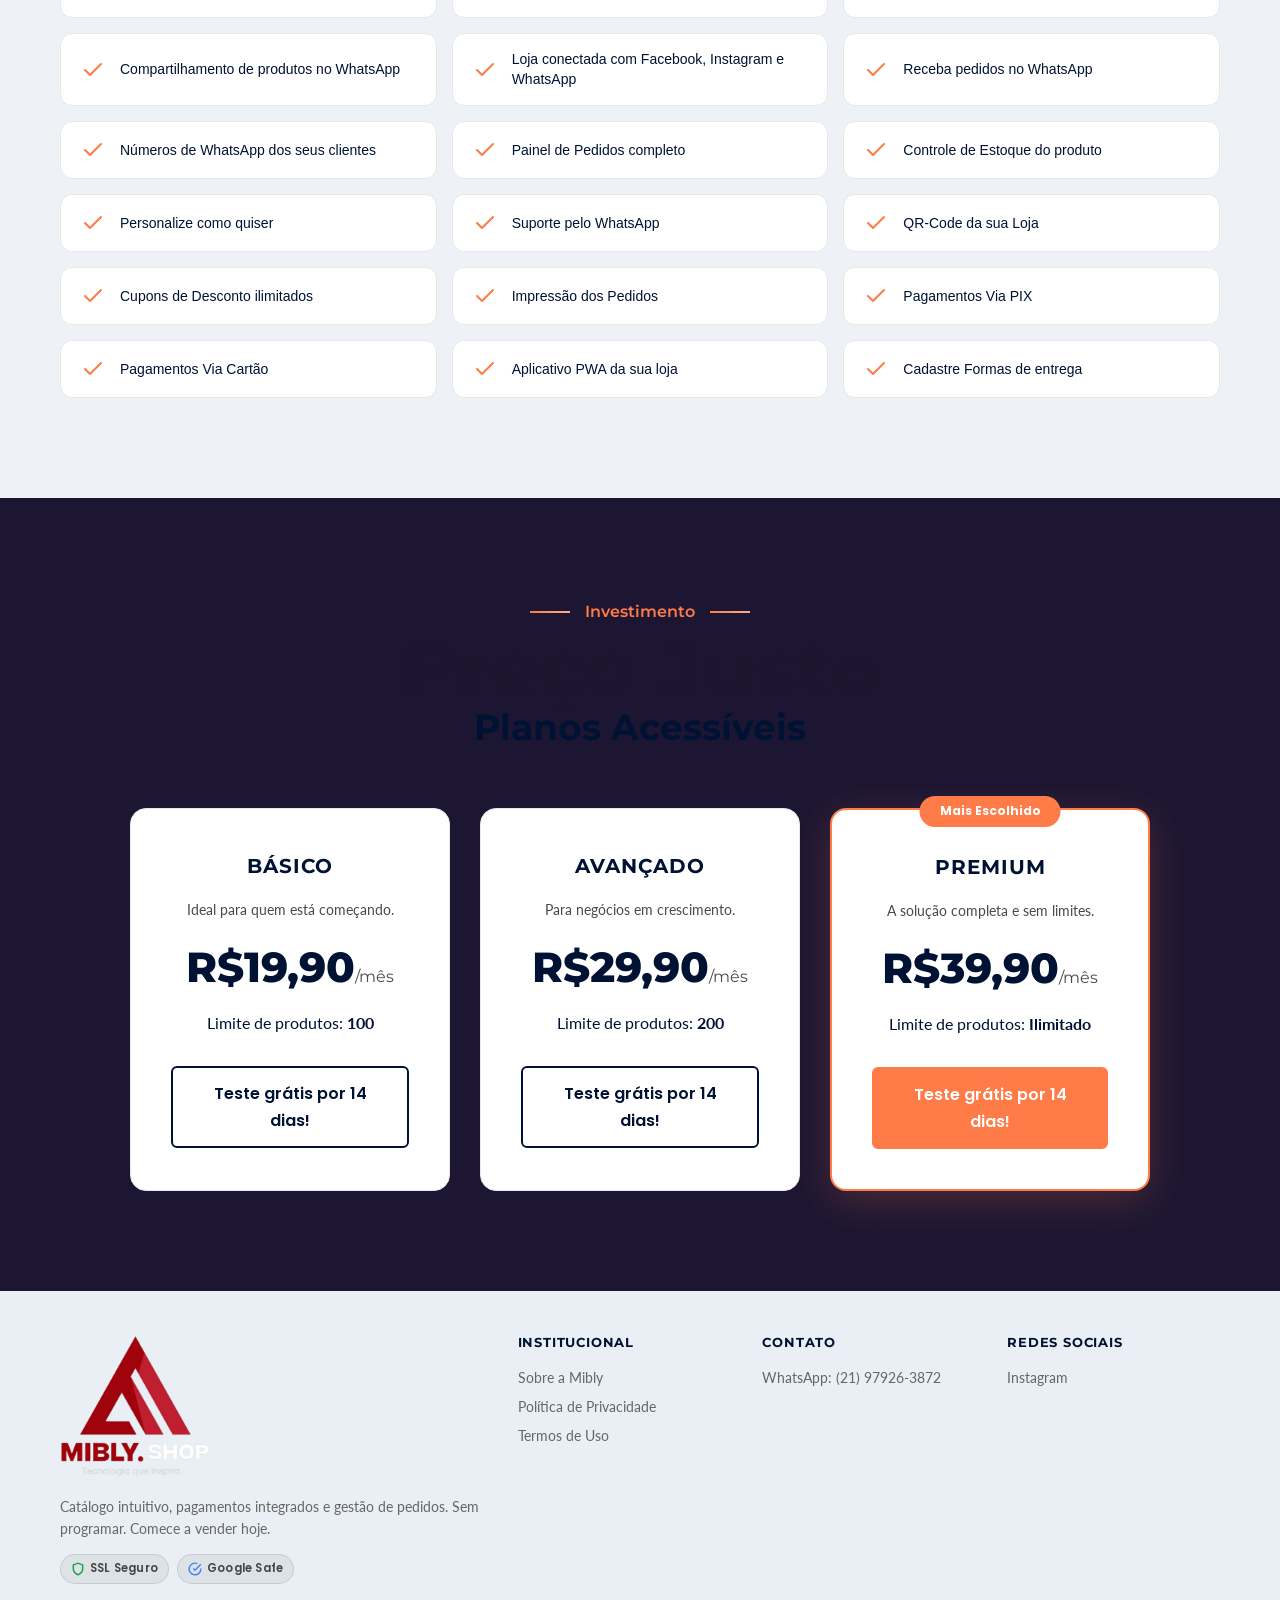
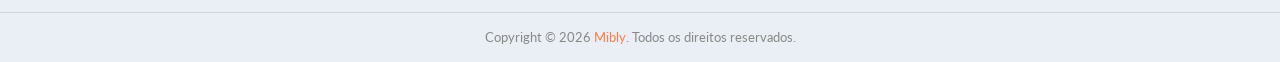
==== commit ed62ef24: "Update logo image file names in index.html" ====
--- a/LandingPages/MiblyShop/index.html
+++ b/LandingPages/MiblyShop/index.html
@@ -20,7 +20,7 @@
     <header class="navbar" id="navbar">
         <div class="container nav-wrap">
             <a href="#" class="logo">
-                <img src="img/logo.png" alt="Logo Mibly Shop" class="nav-logo-img">
+                <img src="img/Logo.png" alt="Logo Mibly Shop" class="nav-logo-img">
                 <span class="logo-name">mibly<strong>.shop</strong></span></a>
             <nav class="nav-links" id="navLinks">
                 <a href="#" class="active">Conheça</a>
@@ -464,7 +464,7 @@
         <div class="container footer-grid">
             <div class="footer-brand">
                 <a href="#" class="logo" style="margin-bottom: 16px;">
-                    <img src="img/logo2.png" alt="Logo Mibly Shop" class="nav-logo-img">
+                    <img src="img/Logo2.png" alt="Logo Mibly Shop" class="nav-logo-img">
                 </a>
                 <p>Catálogo intuitivo, pagamentos integrados e gestão de pedidos. Sem programar. Comece a vender hoje.</p>
                 <div class="security-seals">
